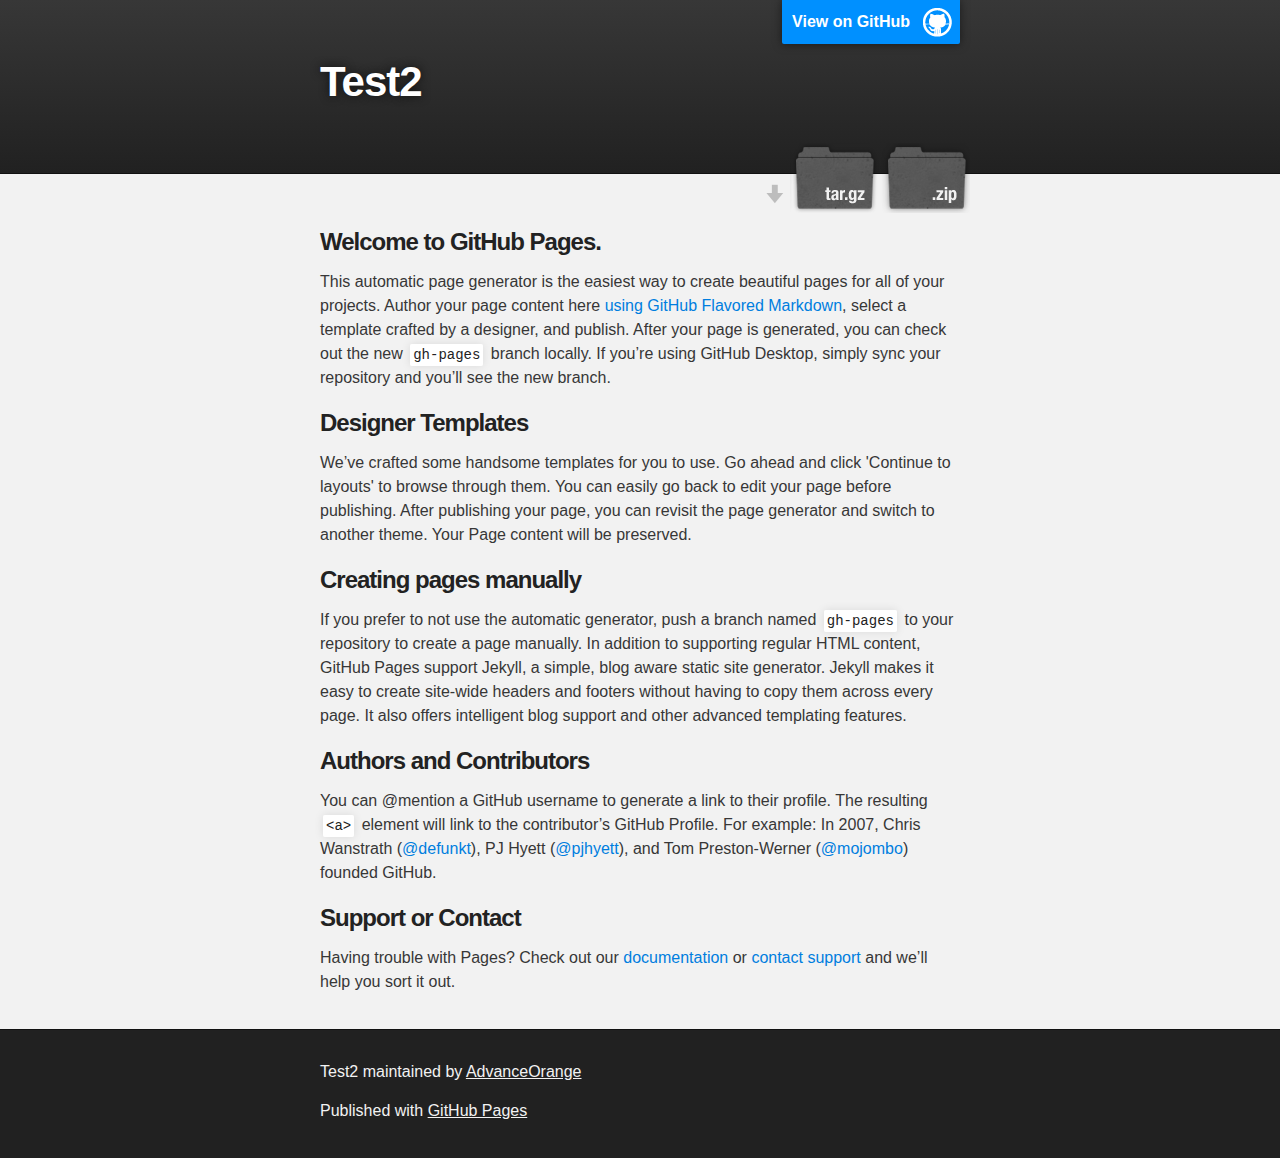
==== index.html @ 26dbe529 "Create gh-pages branch via GitHub" ====
<!DOCTYPE html>
<html>

  <head>
    <meta charset='utf-8'>
    <meta http-equiv="X-UA-Compatible" content="chrome=1">
    <meta name="description" content="Test2 : ">

    <link rel="stylesheet" type="text/css" media="screen" href="stylesheets/stylesheet.css">

    <title>Test2</title>
  </head>

  <body>

    <!-- HEADER -->
    <div id="header_wrap" class="outer">
        <header class="inner">
          <a id="forkme_banner" href="https://github.com/AdvanceOrange/test2">View on GitHub</a>

          <h1 id="project_title">Test2</h1>
          <h2 id="project_tagline"></h2>

            <section id="downloads">
              <a class="zip_download_link" href="https://github.com/AdvanceOrange/test2/zipball/master">Download this project as a .zip file</a>
              <a class="tar_download_link" href="https://github.com/AdvanceOrange/test2/tarball/master">Download this project as a tar.gz file</a>
            </section>
        </header>
    </div>

    <!-- MAIN CONTENT -->
    <div id="main_content_wrap" class="outer">
      <section id="main_content" class="inner">
        <h3>
<a id="welcome-to-github-pages" class="anchor" href="#welcome-to-github-pages" aria-hidden="true"><span aria-hidden="true" class="octicon octicon-link"></span></a>Welcome to GitHub Pages.</h3>

<p>This automatic page generator is the easiest way to create beautiful pages for all of your projects. Author your page content here <a href="https://guides.github.com/features/mastering-markdown/">using GitHub Flavored Markdown</a>, select a template crafted by a designer, and publish. After your page is generated, you can check out the new <code>gh-pages</code> branch locally. If you’re using GitHub Desktop, simply sync your repository and you’ll see the new branch.</p>

<h3>
<a id="designer-templates" class="anchor" href="#designer-templates" aria-hidden="true"><span aria-hidden="true" class="octicon octicon-link"></span></a>Designer Templates</h3>

<p>We’ve crafted some handsome templates for you to use. Go ahead and click 'Continue to layouts' to browse through them. You can easily go back to edit your page before publishing. After publishing your page, you can revisit the page generator and switch to another theme. Your Page content will be preserved.</p>

<h3>
<a id="creating-pages-manually" class="anchor" href="#creating-pages-manually" aria-hidden="true"><span aria-hidden="true" class="octicon octicon-link"></span></a>Creating pages manually</h3>

<p>If you prefer to not use the automatic generator, push a branch named <code>gh-pages</code> to your repository to create a page manually. In addition to supporting regular HTML content, GitHub Pages support Jekyll, a simple, blog aware static site generator. Jekyll makes it easy to create site-wide headers and footers without having to copy them across every page. It also offers intelligent blog support and other advanced templating features.</p>

<h3>
<a id="authors-and-contributors" class="anchor" href="#authors-and-contributors" aria-hidden="true"><span aria-hidden="true" class="octicon octicon-link"></span></a>Authors and Contributors</h3>

<p>You can @mention a GitHub username to generate a link to their profile. The resulting <code>&lt;a&gt;</code> element will link to the contributor’s GitHub Profile. For example: In 2007, Chris Wanstrath (<a href="https://github.com/defunkt" class="user-mention">@defunkt</a>), PJ Hyett (<a href="https://github.com/pjhyett" class="user-mention">@pjhyett</a>), and Tom Preston-Werner (<a href="https://github.com/mojombo" class="user-mention">@mojombo</a>) founded GitHub.</p>

<h3>
<a id="support-or-contact" class="anchor" href="#support-or-contact" aria-hidden="true"><span aria-hidden="true" class="octicon octicon-link"></span></a>Support or Contact</h3>

<p>Having trouble with Pages? Check out our <a href="https://help.github.com/pages">documentation</a> or <a href="https://github.com/contact">contact support</a> and we’ll help you sort it out.</p>
      </section>
    </div>

    <!-- FOOTER  -->
    <div id="footer_wrap" class="outer">
      <footer class="inner">
        <p class="copyright">Test2 maintained by <a href="https://github.com/AdvanceOrange">AdvanceOrange</a></p>
        <p>Published with <a href="https://pages.github.com">GitHub Pages</a></p>
      </footer>
    </div>

    

  </body>
</html>
---- stylesheets/stylesheet.css ----
/*******************************************************************************
Slate Theme for GitHub Pages
by Jason Costello, @jsncostello
*******************************************************************************/

@import url(github-light.css);

/*******************************************************************************
MeyerWeb Reset
*******************************************************************************/

html, body, div, span, applet, object, iframe,
h1, h2, h3, h4, h5, h6, p, blockquote, pre,
a, abbr, acronym, address, big, cite, code,
del, dfn, em, img, ins, kbd, q, s, samp,
small, strike, strong, sub, sup, tt, var,
b, u, i, center,
dl, dt, dd, ol, ul, li,
fieldset, form, label, legend,
table, caption, tbody, tfoot, thead, tr, th, td,
article, aside, canvas, details, embed,
figure, figcaption, footer, header, hgroup,
menu, nav, output, ruby, section, summary,
time, mark, audio, video {
  margin: 0;
  padding: 0;
  border: 0;
  font: inherit;
  vertical-align: baseline;
}

/* HTML5 display-role reset for older browsers */
article, aside, details, figcaption, figure,
footer, header, hgroup, menu, nav, section {
  display: block;
}

ol, ul {
  list-style: none;
}

table {
  border-collapse: collapse;
  border-spacing: 0;
}

/*******************************************************************************
Theme Styles
*******************************************************************************/

body {
  box-sizing: border-box;
  color:#373737;
  background: #212121;
  font-size: 16px;
  font-family: 'Myriad Pro', Calibri, Helvetica, Arial, sans-serif;
  line-height: 1.5;
  -webkit-font-smoothing: antialiased;
}

h1, h2, h3, h4, h5, h6 {
  margin: 10px 0;
  font-weight: 700;
  color:#222222;
  font-family: 'Lucida Grande', 'Calibri', Helvetica, Arial, sans-serif;
  letter-spacing: -1px;
}

h1 {
  font-size: 36px;
  font-weight: 700;
}

h2 {
  padding-bottom: 10px;
  font-size: 32px;
  background: url('../images/bg_hr.png') repeat-x bottom;
}

h3 {
  font-size: 24px;
}

h4 {
  font-size: 21px;
}

h5 {
  font-size: 18px;
}

h6 {
  font-size: 16px;
}

p {
  margin: 10px 0 15px 0;
}

footer p {
  color: #f2f2f2;
}

a {
  text-decoration: none;
  color: #007edf;
  text-shadow: none;

  transition: color 0.5s ease;
  transition: text-shadow 0.5s ease;
  -webkit-transition: color 0.5s ease;
  -webkit-transition: text-shadow 0.5s ease;
  -moz-transition: color 0.5s ease;
  -moz-transition: text-shadow 0.5s ease;
  -o-transition: color 0.5s ease;
  -o-transition: text-shadow 0.5s ease;
  -ms-transition: color 0.5s ease;
  -ms-transition: text-shadow 0.5s ease;
}

a:hover, a:focus {text-decoration: underline;}

footer a {
  color: #F2F2F2;
  text-decoration: underline;
}

em {
  font-style: italic;
}

strong {
  font-weight: bold;
}

img {
  position: relative;
  margin: 0 auto;
  max-width: 739px;
  padding: 5px;
  margin: 10px 0 10px 0;
  border: 1px solid #ebebeb;

  box-shadow: 0 0 5px #ebebeb;
  -webkit-box-shadow: 0 0 5px #ebebeb;
  -moz-box-shadow: 0 0 5px #ebebeb;
  -o-box-shadow: 0 0 5px #ebebeb;
  -ms-box-shadow: 0 0 5px #ebebeb;
}

p img {
  display: inline;
  margin: 0;
  padding: 0;
  vertical-align: middle;
  text-align: center;
  border: none;
}

pre, code {
  width: 100%;
  color: #222;
  background-color: #fff;

  font-family: Monaco, "Bitstream Vera Sans Mono", "Lucida Console", Terminal, monospace;
  font-size: 14px;

  border-radius: 2px;
  -moz-border-radius: 2px;
  -webkit-border-radius: 2px;
}

pre {
  width: 100%;
  padding: 10px;
  box-shadow: 0 0 10px rgba(0,0,0,.1);
  overflow: auto;
}

code {
  padding: 3px;
  margin: 0 3px;
  box-shadow: 0 0 10px rgba(0,0,0,.1);
}

pre code {
  display: block;
  box-shadow: none;
}

blockquote {
  color: #666;
  margin-bottom: 20px;
  padding: 0 0 0 20px;
  border-left: 3px solid #bbb;
}


ul, ol, dl {
  margin-bottom: 15px
}

ul {
  list-style-position: inside;
  list-style: disc;
  padding-left: 20px;
}

ol {
  list-style-position: inside;
  list-style: decimal;
  padding-left: 20px;
}

dl dt {
  font-weight: bold;
}

dl dd {
  padding-left: 20px;
  font-style: italic;
}

dl p {
  padding-left: 20px;
  font-style: italic;
}

hr {
  height: 1px;
  margin-bottom: 5px;
  border: none;
  background: url('../images/bg_hr.png') repeat-x center;
}

table {
  border: 1px solid #373737;
  margin-bottom: 20px;
  text-align: left;
 }

th {
  font-family: 'Lucida Grande', 'Helvetica Neue', Helvetica, Arial, sans-serif;
  padding: 10px;
  background: #373737;
  color: #fff;
 }

td {
  padding: 10px;
  border: 1px solid #373737;
 }

form {
  background: #f2f2f2;
  padding: 20px;
}

/*******************************************************************************
Full-Width Styles
*******************************************************************************/

.outer {
  width: 100%;
}

.inner {
  position: relative;
  max-width: 640px;
  padding: 20px 10px;
  margin: 0 auto;
}

#forkme_banner {
  display: block;
  position: absolute;
  top:0;
  right: 10px;
  z-index: 10;
  padding: 10px 50px 10px 10px;
  color: #fff;
  background: url('../images/blacktocat.png') #0090ff no-repeat 95% 50%;
  font-weight: 700;
  box-shadow: 0 0 10px rgba(0,0,0,.5);
  border-bottom-left-radius: 2px;
  border-bottom-right-radius: 2px;
}

#header_wrap {
  background: #212121;
  background: -moz-linear-gradient(top, #373737, #212121);
  background: -webkit-linear-gradient(top, #373737, #212121);
  background: -ms-linear-gradient(top, #373737, #212121);
  background: -o-linear-gradient(top, #373737, #212121);
  background: linear-gradient(top, #373737, #212121);
}

#header_wrap .inner {
  padding: 50px 10px 30px 10px;
}

#project_title {
  margin: 0;
  color: #fff;
  font-size: 42px;
  font-weight: 700;
  text-shadow: #111 0px 0px 10px;
}

#project_tagline {
  color: #fff;
  font-size: 24px;
  font-weight: 300;
  background: none;
  text-shadow: #111 0px 0px 10px;
}

#downloads {
  position: absolute;
  width: 210px;
  z-index: 10;
  bottom: -40px;
  right: 0;
  height: 70px;
  background: url('../images/icon_download.png') no-repeat 0% 90%;
}

.zip_download_link {
  display: block;
  float: right;
  width: 90px;
  height:70px;
  text-indent: -5000px;
  overflow: hidden;
  background: url(../images/sprite_download.png) no-repeat bottom left;
}

.tar_download_link {
  display: block;
  float: right;
  width: 90px;
  height:70px;
  text-indent: -5000px;
  overflow: hidden;
  background: url(../images/sprite_download.png) no-repeat bottom right;
  margin-left: 10px;
}

.zip_download_link:hover {
  background: url(../images/sprite_download.png) no-repeat top left;
}

.tar_download_link:hover {
  background: url(../images/sprite_download.png) no-repeat top right;
}

#main_content_wrap {
  background: #f2f2f2;
  border-top: 1px solid #111;
  border-bottom: 1px solid #111;
}

#main_content {
  padding-top: 40px;
}

#footer_wrap {
  background: #212121;
}



/*******************************************************************************
Small Device Styles
*******************************************************************************/

@media screen and (max-width: 480px) {
  body {
    font-size:14px;
  }

  #downloads {
    display: none;
  }

  .inner {
    min-width: 320px;
    max-width: 480px;
  }

  #project_title {
  font-size: 32px;
  }

  h1 {
    font-size: 28px;
  }

  h2 {
    font-size: 24px;
  }

  h3 {
    font-size: 21px;
  }

  h4 {
    font-size: 18px;
  }

  h5 {
    font-size: 14px;
  }

  h6 {
    font-size: 12px;
  }

  code, pre {
    min-width: 320px;
    max-width: 480px;
    font-size: 11px;
  }

}
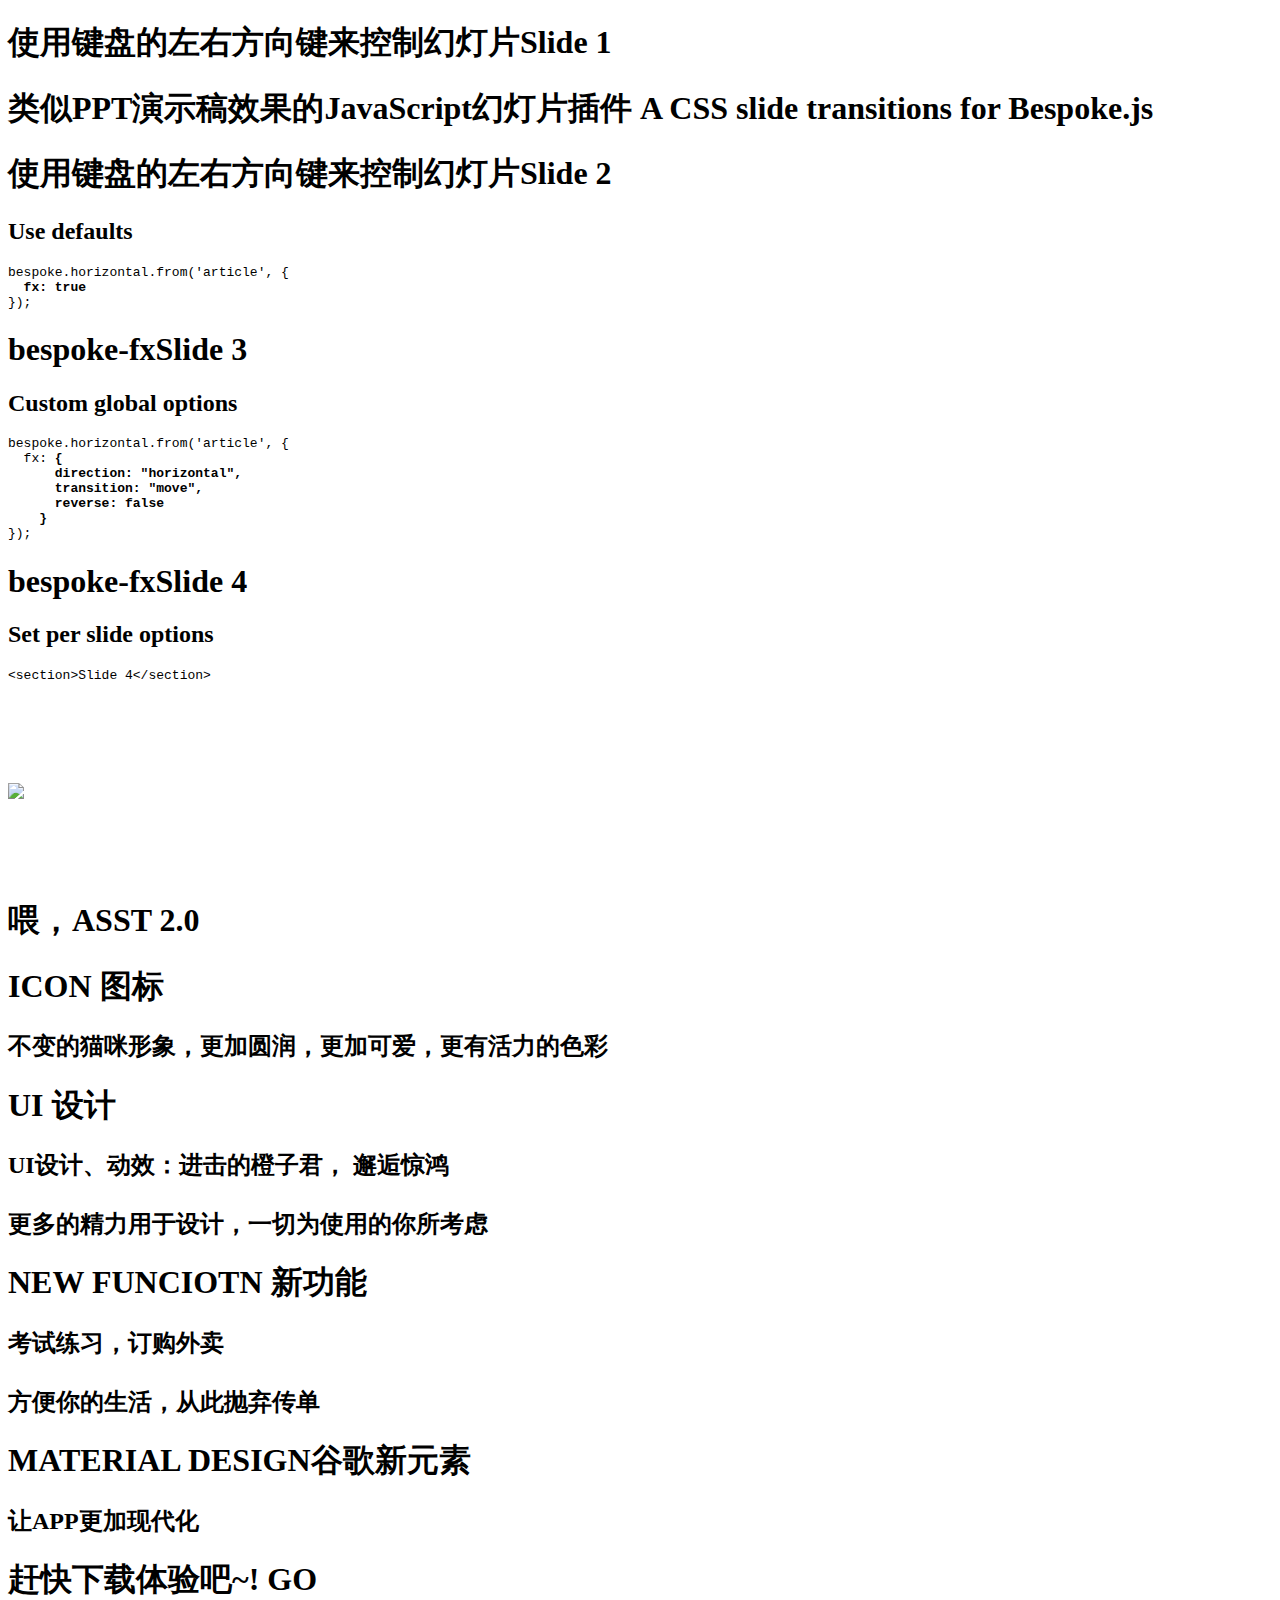
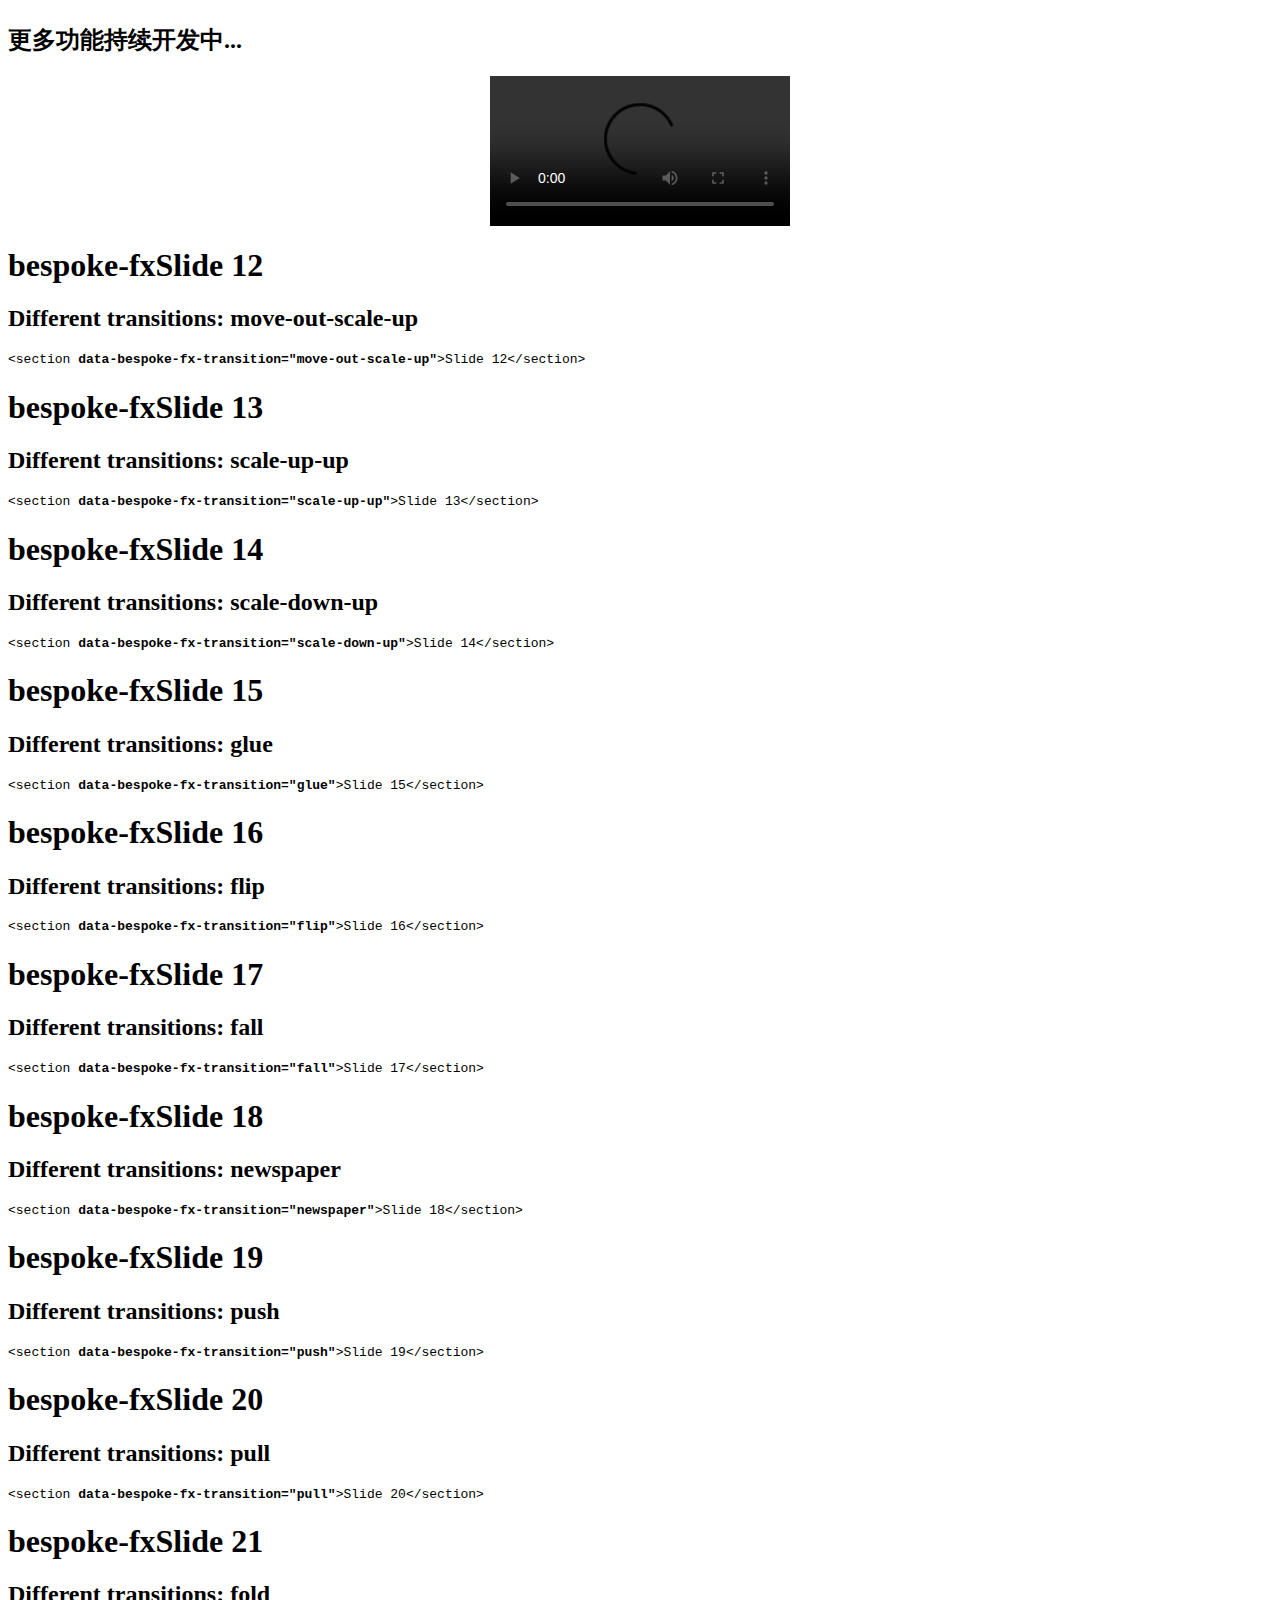
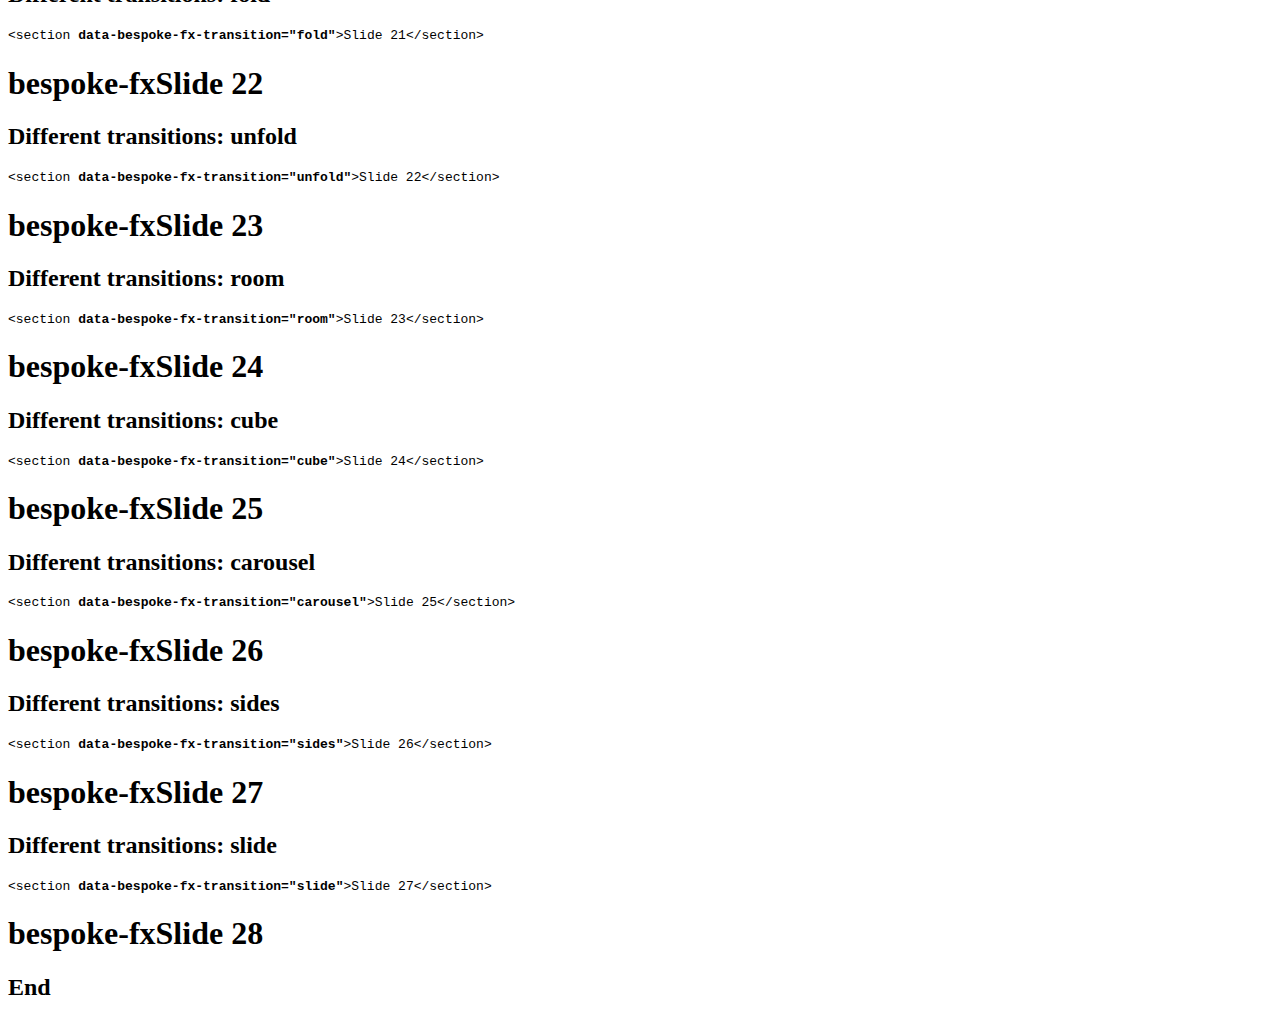
==== commit ebf35755: "Create index.html for my-project GitHub Pages" ====
--- a/index.html
+++ b/index.html
@@ -1,72 +1,196 @@
 <!DOCTYPE html>
-<html>
-
-  <head>
-    <meta charset='utf-8'>
-    <meta http-equiv="X-UA-Compatible" content="chrome=1">
-    <meta name="description" content="Test2 : ">
-
-    <link rel="stylesheet" type="text/css" media="screen" href="stylesheets/stylesheet.css">
-
-    <title>Test2</title>
-  </head>
-
-  <body>
-
-    <!-- HEADER -->
-    <div id="header_wrap" class="outer">
-        <header class="inner">
-          <a id="forkme_banner" href="https://github.com/AdvanceOrange/test2">View on GitHub</a>
-
-          <h1 id="project_title">Test2</h1>
-          <h2 id="project_tagline"></h2>
-
-            <section id="downloads">
-              <a class="zip_download_link" href="https://github.com/AdvanceOrange/test2/zipball/master">Download this project as a .zip file</a>
-              <a class="tar_download_link" href="https://github.com/AdvanceOrange/test2/tarball/master">Download this project as a tar.gz file</a>
-            </section>
-        </header>
-    </div>
-
-    <!-- MAIN CONTENT -->
-    <div id="main_content_wrap" class="outer">
-      <section id="main_content" class="inner">
-        <h3>
-<a id="welcome-to-github-pages" class="anchor" href="#welcome-to-github-pages" aria-hidden="true"><span aria-hidden="true" class="octicon octicon-link"></span></a>Welcome to GitHub Pages.</h3>
-
-<p>This automatic page generator is the easiest way to create beautiful pages for all of your projects. Author your page content here <a href="https://guides.github.com/features/mastering-markdown/">using GitHub Flavored Markdown</a>, select a template crafted by a designer, and publish. After your page is generated, you can check out the new <code>gh-pages</code> branch locally. If you’re using GitHub Desktop, simply sync your repository and you’ll see the new branch.</p>
-
-<h3>
-<a id="designer-templates" class="anchor" href="#designer-templates" aria-hidden="true"><span aria-hidden="true" class="octicon octicon-link"></span></a>Designer Templates</h3>
-
-<p>We’ve crafted some handsome templates for you to use. Go ahead and click 'Continue to layouts' to browse through them. You can easily go back to edit your page before publishing. After publishing your page, you can revisit the page generator and switch to another theme. Your Page content will be preserved.</p>
-
-<h3>
-<a id="creating-pages-manually" class="anchor" href="#creating-pages-manually" aria-hidden="true"><span aria-hidden="true" class="octicon octicon-link"></span></a>Creating pages manually</h3>
-
-<p>If you prefer to not use the automatic generator, push a branch named <code>gh-pages</code> to your repository to create a page manually. In addition to supporting regular HTML content, GitHub Pages support Jekyll, a simple, blog aware static site generator. Jekyll makes it easy to create site-wide headers and footers without having to copy them across every page. It also offers intelligent blog support and other advanced templating features.</p>
-
-<h3>
-<a id="authors-and-contributors" class="anchor" href="#authors-and-contributors" aria-hidden="true"><span aria-hidden="true" class="octicon octicon-link"></span></a>Authors and Contributors</h3>
-
-<p>You can @mention a GitHub username to generate a link to their profile. The resulting <code>&lt;a&gt;</code> element will link to the contributor’s GitHub Profile. For example: In 2007, Chris Wanstrath (<a href="https://github.com/defunkt" class="user-mention">@defunkt</a>), PJ Hyett (<a href="https://github.com/pjhyett" class="user-mention">@pjhyett</a>), and Tom Preston-Werner (<a href="https://github.com/mojombo" class="user-mention">@mojombo</a>) founded GitHub.</p>
-
-<h3>
-<a id="support-or-contact" class="anchor" href="#support-or-contact" aria-hidden="true"><span aria-hidden="true" class="octicon octicon-link"></span></a>Support or Contact</h3>
-
-<p>Having trouble with Pages? Check out our <a href="https://help.github.com/pages">documentation</a> or <a href="https://github.com/contact">contact support</a> and we’ll help you sort it out.</p>
+<html lang="zh">
+<head>
+	<meta charset="UTF-8">
+	<meta http-equiv="X-UA-Compatible" content="IE=edge,chrome=1"> 
+	<meta name="viewport" content="width=device-width, initial-scale=1.0">
+	<title>类似PPT演示稿效果的JavaScript幻灯片插件_爱思资源网</title>
+	<link rel="stylesheet" type="text/css" href="css/normalize.css" />
+	<link rel="stylesheet" type="text/css" href="css/main.css" />
+      <link rel="stylesheet" type="text/css" href="css/animations.css" />
+      <link rel="stylesheet" type="text/css" href="css/style.css" />
+      <link rel="stylesheet" type="text/css" href="css/htmleaf-demo.css">
+	<!--[if IE]>
+		<script src="http://libs.useso.com/js/html5shiv/3.7/html5shiv.min.js"></script>
+	<![endif]-->
+</head>
+<body>
+	<article>
+      <section>
+      <h1><span>使用键盘的左右方向键来控制幻灯片</span>Slide <strong>1</strong></h1>
+      <header class="htmleaf-header">
+		<h1 class="title">类似PPT演示稿效果的JavaScript幻灯片插件 <span>A CSS slide transitions for Bespoke.js</span></h1>
+	</header>
       </section>
-    </div>
-
-    <!-- FOOTER  -->
-    <div id="footer_wrap" class="outer">
-      <footer class="inner">
-        <p class="copyright">Test2 maintained by <a href="https://github.com/AdvanceOrange">AdvanceOrange</a></p>
-        <p>Published with <a href="https://pages.github.com">GitHub Pages</a></p>
-      </footer>
-    </div>
-
-    
-
-  </body>
+      
+      <section>
+        <h1><span>使用键盘的左右方向键来控制幻灯片</span>Slide <strong>2</strong></h1>
+        <h2>Use defaults</h2>
+        <pre>bespoke.horizontal.from('article', {
+  <strong>fx: true</strong>
+});</pre>
+      </section>
+      
+      <section>
+        <h1><span>bespoke-fx</span>Slide <strong>3</strong></h1>
+        <h2>Custom global options</h2>
+        <pre>bespoke.horizontal.from('article', {
+  fx: <strong>{
+      direction: "horizontal",
+      transition: "move",
+      reverse: false
+    }</strong>
+});</pre>
+      </section>
+      
+      <section>
+        <h1><span>bespoke-fx</span>Slide <strong>4</strong></h1>
+        <h2>Set per slide options</h2>
+        <pre>&lt;section&gt;Slide 4&lt;/section&gt;</pre>
+      </section>
+      
+      <section data-bespoke-fx-direction="vertical">
+<img src="ic_launcher.png" style="display:block;margin:100px auto">
+        <h1>喂，ASST <strong>2.0</strong></h1>
+     
+      </section>
+      
+      <section data-bespoke-fx-reverse="true">
+        <h1>ICON <strong>图标</strong></h1>
+        <h2>不变的猫咪形象，更加圆润，更加可爱，更有活力的色彩</h2>
+        
+      </section>
+      
+      <section data-bespoke-fx-transition="move">
+        <h1>UI <strong>设计</strong></h1>
+        <h2>UI设计、动效：进击的橙子君，  邂逅惊鸿  <br><br>    更多的精力用于设计，一切为使用的你所考虑         </h2>
+      
+      </section>
+      
+      <section data-bespoke-fx-transition="move-fade">
+        <h1>NEW FUNCIOTN <strong>新功能</strong></h1>
+        <h2>考试练习，订购外卖 <br><br>方便你的生活，从此抛弃传单</h2>
+      </section>
+      
+      <section data-bespoke-fx-transition="move-both-fade">
+        <h1>MATERIAL DESIGN<strong>谷歌新元素</strong></h1>
+        <h2>让APP更加现代化</h2>
+      </section>
+      
+      <section data-bespoke-fx-transition="move-different-easing">
+        <h1>赶快下载体验吧~! <strong>GO</strong></h1>
+        <h2>更多功能持续开发中...</h2>
+      </section>
+      
+      <section data-bespoke-fx-transition="scale-down-out-move-in">
+        <video style="display:block;margin:auto;" controls="controls" src="Screenrecorder-2017-03-27-11-07-59-312.mp4" height="100%">
+      </section>
+      
+      <section data-bespoke-fx-transition="move-out-scale-up">
+        <h1><span>bespoke-fx</span>Slide <strong>12</strong></h1>
+        <h2>Different transitions: move-out-scale-up</h2>
+        <pre>&lt;section <strong>data-bespoke-fx-transition="move-out-scale-up"</strong>&gt;Slide 12&lt;/section&gt;</pre>
+      </section>
+      
+      <section data-bespoke-fx-transition="scale-up-up">
+        <h1><span>bespoke-fx</span>Slide <strong>13</strong></h1>
+        <h2>Different transitions: scale-up-up</h2>
+        <pre>&lt;section <strong>data-bespoke-fx-transition="scale-up-up"</strong>&gt;Slide 13&lt;/section&gt;</pre>
+      </section>
+      
+      <section data-bespoke-fx-transition="scale-down-up">
+        <h1><span>bespoke-fx</span>Slide <strong>14</strong></h1>
+        <h2>Different transitions: scale-down-up</h2>
+        <pre>&lt;section <strong>data-bespoke-fx-transition="scale-down-up"</strong>&gt;Slide 14&lt;/section&gt;</pre>
+      </section>
+      
+      <section data-bespoke-fx-transition="glue">
+        <h1><span>bespoke-fx</span>Slide <strong>15</strong></h1>
+        <h2>Different transitions: glue</h2>
+        <pre>&lt;section <strong>data-bespoke-fx-transition="glue"</strong>&gt;Slide 15&lt;/section&gt;</pre>
+      </section>
+      
+      <section data-bespoke-fx-transition="flip">
+        <h1><span>bespoke-fx</span>Slide <strong>16</strong></h1>
+        <h2>Different transitions: flip</h2>
+        <pre>&lt;section <strong>data-bespoke-fx-transition="flip"</strong>&gt;Slide 16&lt;/section&gt;</pre>
+      </section>
+      
+      <section data-bespoke-fx-transition="fall">
+        <h1><span>bespoke-fx</span>Slide <strong>17</strong></h1>
+        <h2>Different transitions: fall</h2>
+        <pre>&lt;section <strong>data-bespoke-fx-transition="fall"</strong>&gt;Slide 17&lt;/section&gt;</pre>
+      </section>
+      
+      <section data-bespoke-fx-transition="newspaper">
+        <h1><span>bespoke-fx</span>Slide <strong>18</strong></h1>
+        <h2>Different transitions: newspaper</h2>
+        <pre>&lt;section <strong>data-bespoke-fx-transition="newspaper"</strong>&gt;Slide 18&lt;/section&gt;</pre>
+      </section>
+      
+      <section data-bespoke-fx-transition="push">
+        <h1><span>bespoke-fx</span>Slide <strong>19</strong></h1>
+        <h2>Different transitions: push</h2>
+        <pre>&lt;section <strong>data-bespoke-fx-transition="push"</strong>&gt;Slide 19&lt;/section&gt;</pre>
+      </section>
+      
+      <section data-bespoke-fx-transition="pull">
+        <h1><span>bespoke-fx</span>Slide <strong>20</strong></h1>
+        <h2>Different transitions: pull</h2>
+        <pre>&lt;section <strong>data-bespoke-fx-transition="pull"</strong>&gt;Slide 20&lt;/section&gt;</pre>
+      </section>
+      
+      <section data-bespoke-fx-transition="fold">
+        <h1><span>bespoke-fx</span>Slide <strong>21</strong></h1>
+        <h2>Different transitions: fold</h2>
+        <pre>&lt;section <strong>data-bespoke-fx-transition="fold"</strong>&gt;Slide 21&lt;/section&gt;</pre>
+      </section>
+      
+      <section data-bespoke-fx-transition="unfold">
+        <h1><span>bespoke-fx</span>Slide <strong>22</strong></h1>
+        <h2>Different transitions: unfold</h2>
+        <pre>&lt;section <strong>data-bespoke-fx-transition="unfold"</strong>&gt;Slide 22&lt;/section&gt;</pre>
+      </section>
+      
+      <section data-bespoke-fx-transition="room">
+        <h1><span>bespoke-fx</span>Slide <strong>23</strong></h1>
+        <h2>Different transitions: room</h2>
+        <pre>&lt;section <strong>data-bespoke-fx-transition="room"</strong>&gt;Slide 23&lt;/section&gt;</pre>
+      </section>
+      
+      <section data-bespoke-fx-transition="cube">
+        <h1><span>bespoke-fx</span>Slide <strong>24</strong></h1>
+        <h2>Different transitions: cube</h2>
+        <pre>&lt;section <strong>data-bespoke-fx-transition="cube"</strong>&gt;Slide 24&lt;/section&gt;</pre>
+      </section>
+      
+      <section data-bespoke-fx-transition="carousel">
+        <h1><span>bespoke-fx</span>Slide <strong>25</strong></h1>
+        <h2>Different transitions: carousel</h2>
+        <pre>&lt;section <strong>data-bespoke-fx-transition="carousel"</strong>&gt;Slide 25&lt;/section&gt;</pre>
+      </section>
+      
+      <section data-bespoke-fx-transition="sides">
+        <h1><span>bespoke-fx</span>Slide <strong>26</strong></h1>
+        <h2>Different transitions: sides</h2>
+        <pre>&lt;section <strong>data-bespoke-fx-transition="sides"</strong>&gt;Slide 26&lt;/section&gt;</pre>
+      </section>
+      
+      <section data-bespoke-fx-transition="slide">
+        <h1><span>bespoke-fx</span>Slide <strong>27</strong></h1>
+        <h2>Different transitions: slide</h2>
+        <pre>&lt;section <strong>data-bespoke-fx-transition="slide"</strong>&gt;Slide 27&lt;/section&gt;</pre>
+      </section>
+      
+      <section data-bespoke-fx-transition="cube" data-bespoke-fx-direction="vertical">
+        <h1><span>bespoke-fx</span>Slide <strong>28</strong></h1>
+        <h2>End</h2>
+      </section>
+    </article>
+	
+	<script src="js/modernizr.custom.js" type="text/javascript" charset="utf-8"></script>
+    <script src="js/bespoke.js"></script>
+    <script src="js/bespoke-fx.js"></script>
+    <script src="js/demo.js"></script>
+</body>
 </html>
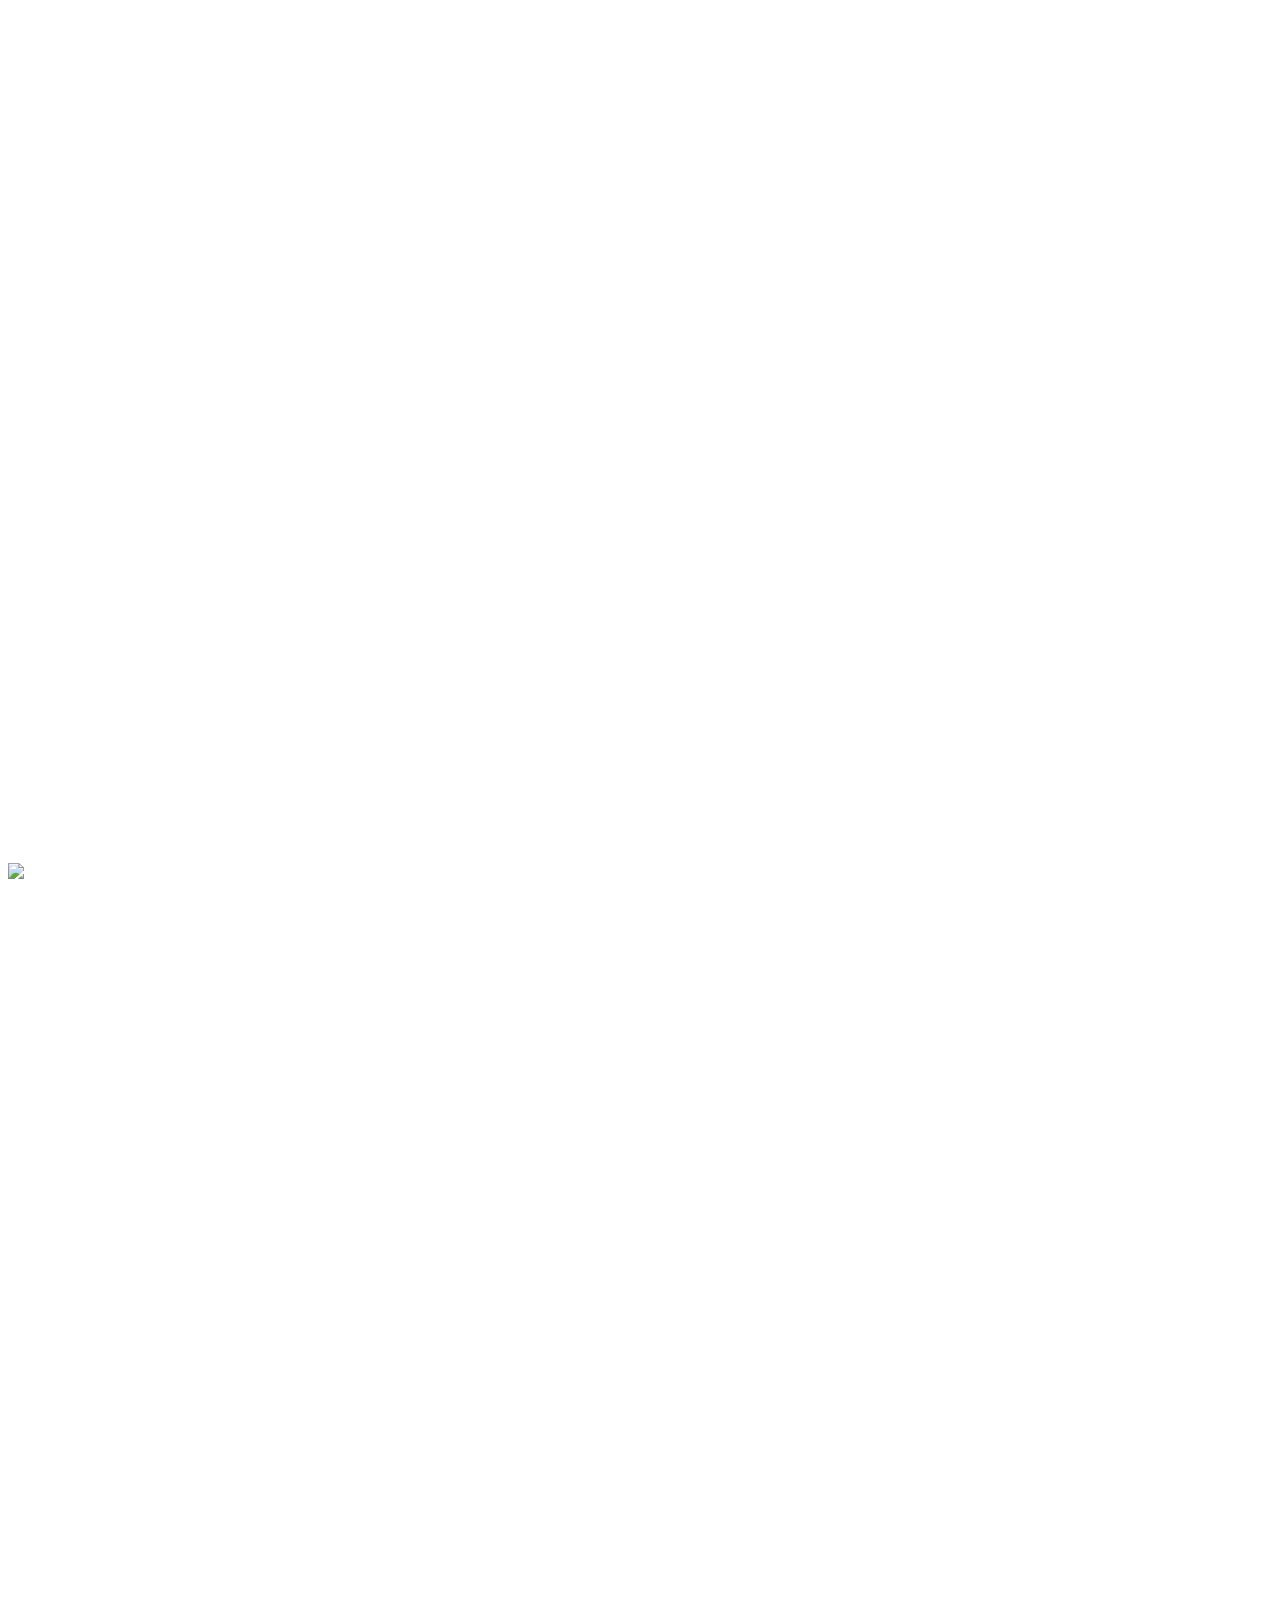
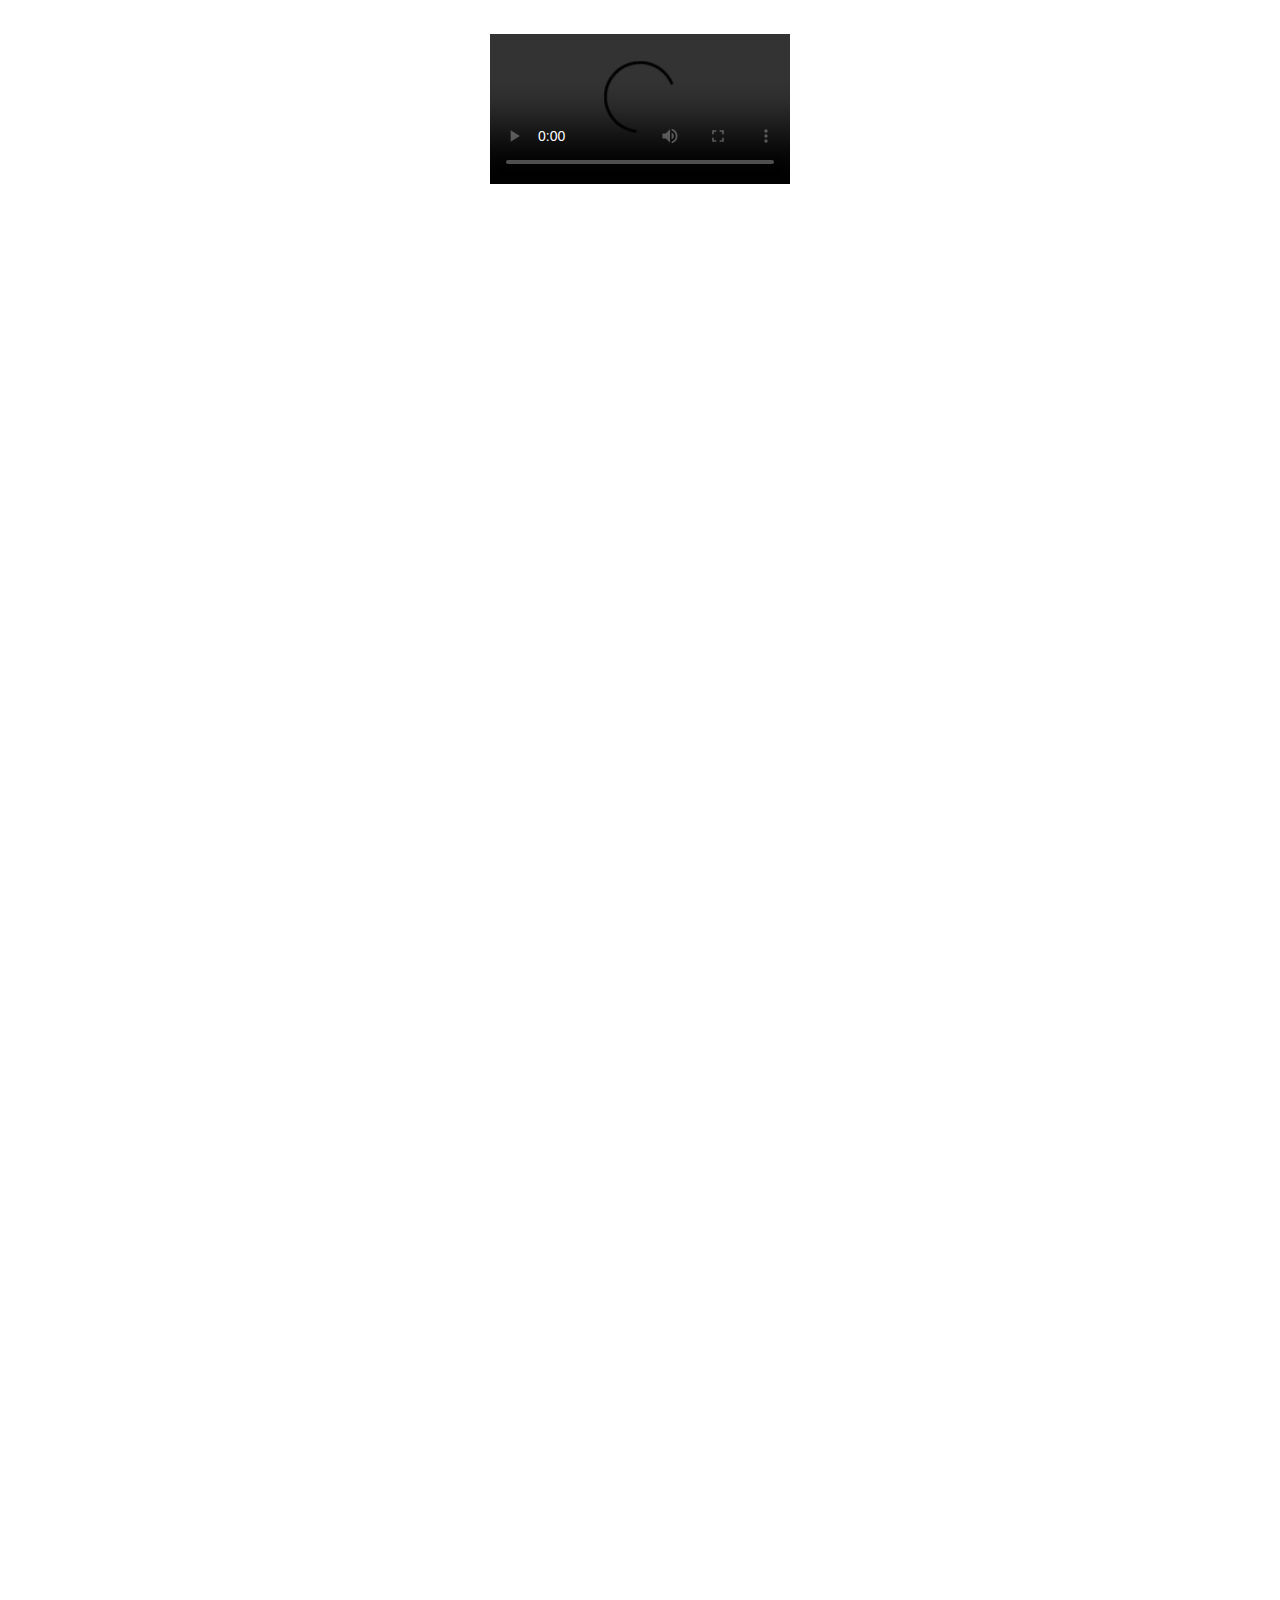
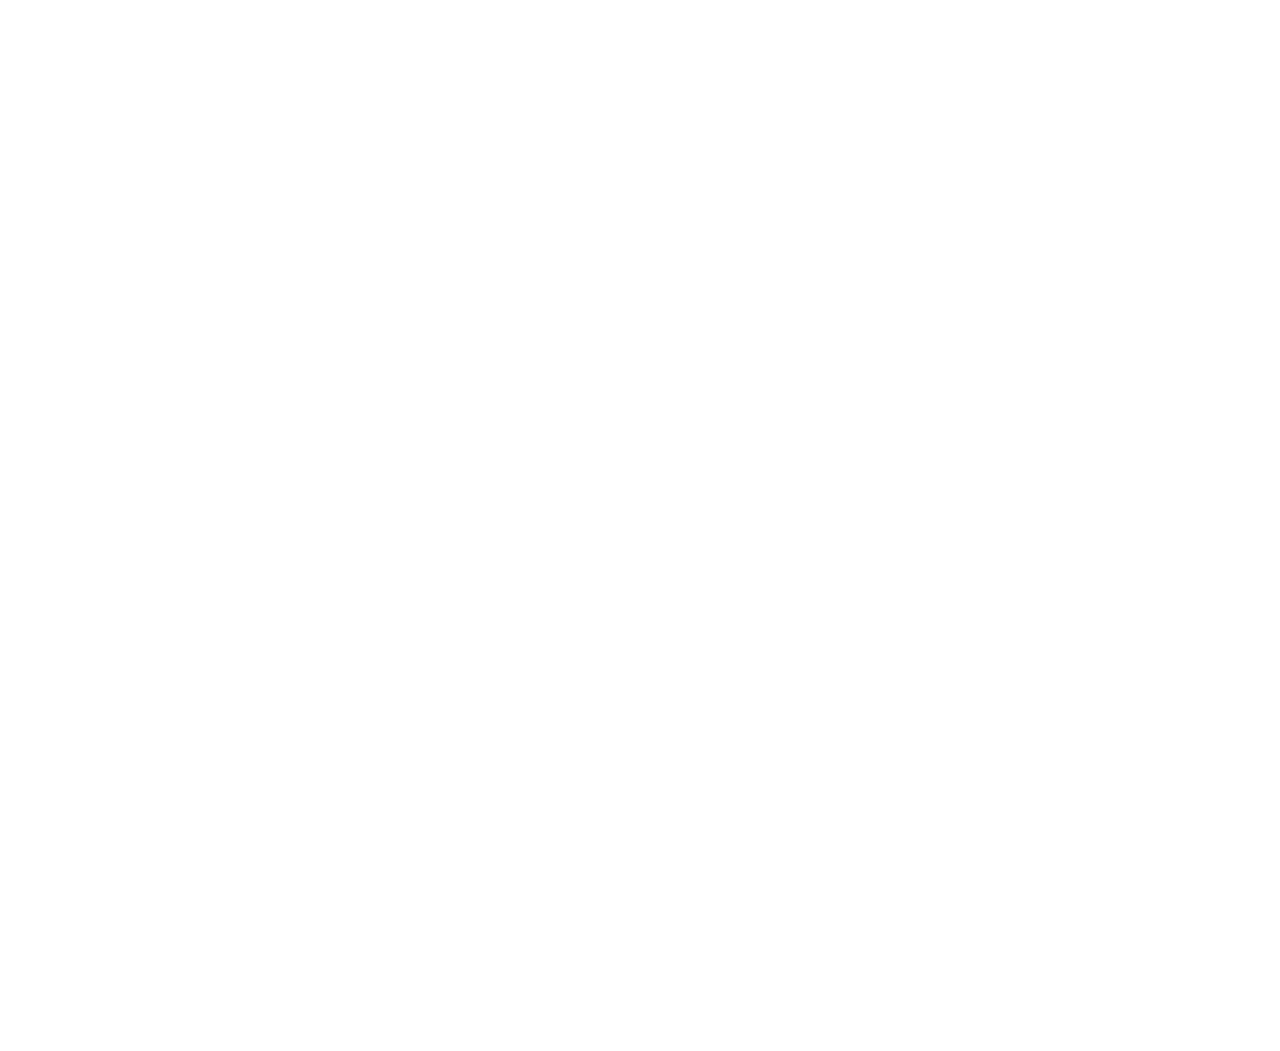
==== commit afcca996: "Update index.html" ====
--- a/index.html
+++ b/index.html
@@ -4,7 +4,7 @@
 	<meta charset="UTF-8">
 	<meta http-equiv="X-UA-Compatible" content="IE=edge,chrome=1"> 
 	<meta name="viewport" content="width=device-width, initial-scale=1.0">
-	<title>类似PPT演示稿效果的JavaScript幻灯片插件_爱思资源网</title>
+	<title>WEI,ASST</title>
 	<link rel="stylesheet" type="text/css" href="css/normalize.css" />
 	<link rel="stylesheet" type="text/css" href="css/main.css" />
       <link rel="stylesheet" type="text/css" href="css/animations.css" />
@@ -13,6 +13,90 @@
 	<!--[if IE]>
 		<script src="http://libs.useso.com/js/html5shiv/3.7/html5shiv.min.js"></script>
 	<![endif]-->
+	<style>
+		html, body {
+  font-family: helvetica, arial, sans-serif;
+  font-size: 16px;
+  line-height: 28px;
+}
+
+body {
+	font-family: 'Lato', Calibri, Arial, sans-serif;
+	color: #fff;
+	background: #fff;
+}
+
+.bespoke-slide h1 {
+	position: absolute;
+	font-weight: 300;
+	font-size: 4.4em;
+	line-height: 1;
+	letter-spacing: 6px;
+	margin: 0;
+	top: 40%;
+	width: 100%;
+	text-align: center;
+	text-transform: uppercase;
+	word-spacing: -0.3em;
+}
+
+.bespoke-slide h1 span {
+	font-family: 'Satisfy', serif;
+	font-weight: 400;
+	font-size: 40%;
+	text-transform: none;
+	word-spacing: 0;
+	letter-spacing: 0;
+	display: block;
+	opacity: 0.4;
+}
+
+.bespoke-slide h1 strong {
+	color: rgba(0,0,0,0.1);
+}
+
+.bespoke-slide h2 {
+	position: absolute;
+	font-weight: 300;
+	font-size: 1.4em;
+	line-height: 1;
+	letter-spacing: 6px;
+	margin: 0;
+	top: 58%;
+	width: 100%;
+	text-align: center;
+	text-transform: uppercase;
+	word-spacing: -0.3em;
+}
+
+.bespoke-slide pre {
+  position: absolute;
+  margin: auto;
+  top: 65%;
+  left: 0;
+  right: 0;
+  width: 540px;
+  background: rgba(255,255,255,0.1);
+  padding: 20px;
+  border-radius: 10px;
+  font-size: 0.8em;
+  line-height: 1em;
+  color: rgba(255,255,255,0.7);
+  overflow: hidden;
+}
+
+.bespoke-slide pre strong {
+  color: white;
+}
+
+.bespoke-slide:nth-child(6n+1) { background: #22a7f0; }
+.bespoke-slide:nth-child(6n+2) { background: #7bb7fa; }
+.bespoke-slide:nth-child(6n+3) { background: #60d7a9; }
+.bespoke-slide:nth-child(6n+4) { background: #fdc162; }
+.bespoke-slide:nth-child(6n+5) { background: #fd6a62; }
+.bespoke-slide:nth-child(6n+6) { background: #f68dbb; }
+.bespoke-slide:last-child { background: #333; }
+	</style>
 </head>
 <body>
 	<article>
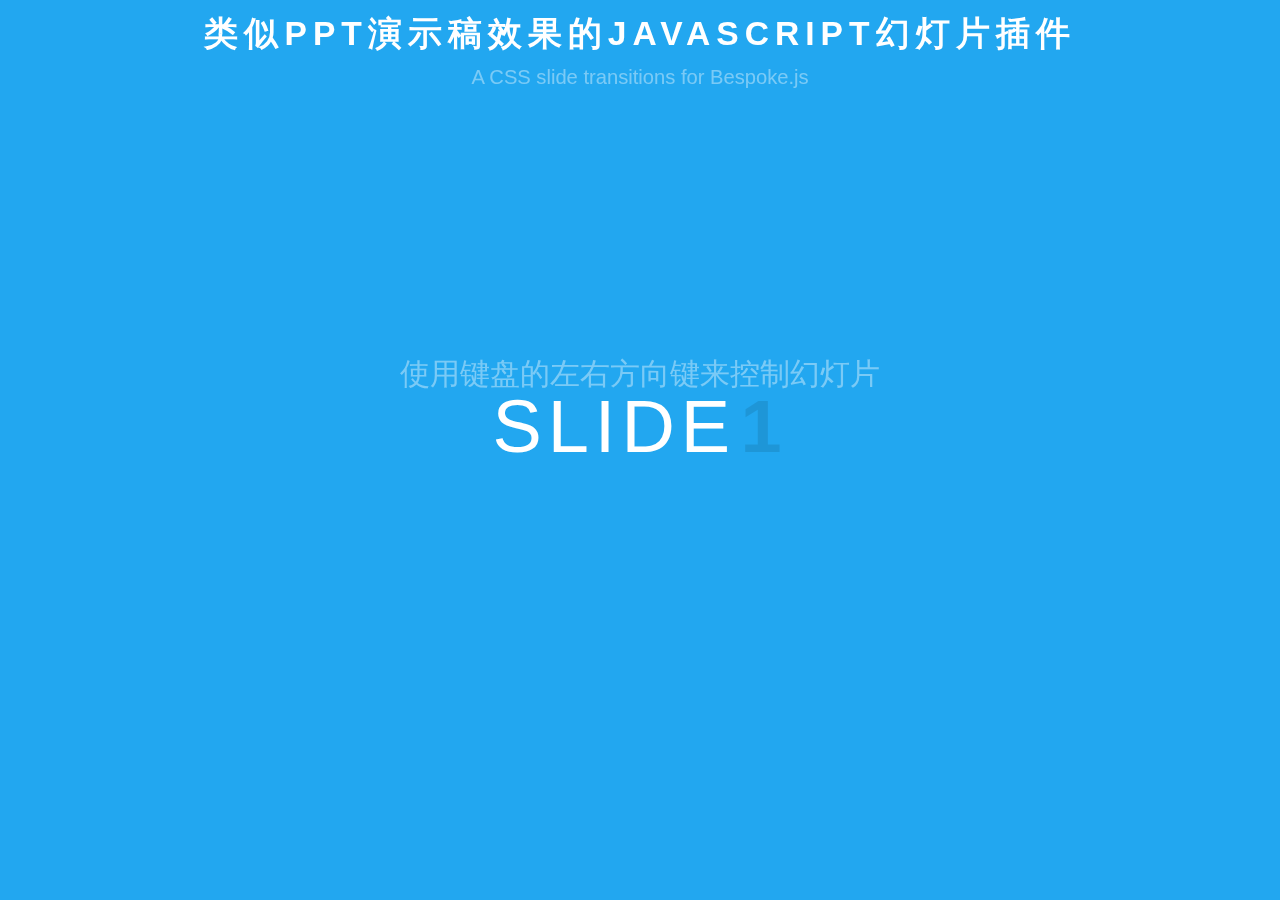
==== commit 8334dcd2: "Add files via upload" ====
--- a/index.html
+++ b/index.html
@@ -1,280 +1,196 @@
-<!DOCTYPE html>
-<html lang="zh">
-<head>
-	<meta charset="UTF-8">
-	<meta http-equiv="X-UA-Compatible" content="IE=edge,chrome=1"> 
-	<meta name="viewport" content="width=device-width, initial-scale=1.0">
-	<title>WEI,ASST</title>
-	<link rel="stylesheet" type="text/css" href="css/normalize.css" />
-	<link rel="stylesheet" type="text/css" href="css/main.css" />
-      <link rel="stylesheet" type="text/css" href="css/animations.css" />
-      <link rel="stylesheet" type="text/css" href="css/style.css" />
-      <link rel="stylesheet" type="text/css" href="css/htmleaf-demo.css">
-	<!--[if IE]>
-		<script src="http://libs.useso.com/js/html5shiv/3.7/html5shiv.min.js"></script>
-	<![endif]-->
-	<style>
-		html, body {
-  font-family: helvetica, arial, sans-serif;
-  font-size: 16px;
-  line-height: 28px;
-}
-
-body {
-	font-family: 'Lato', Calibri, Arial, sans-serif;
-	color: #fff;
-	background: #fff;
-}
-
-.bespoke-slide h1 {
-	position: absolute;
-	font-weight: 300;
-	font-size: 4.4em;
-	line-height: 1;
-	letter-spacing: 6px;
-	margin: 0;
-	top: 40%;
-	width: 100%;
-	text-align: center;
-	text-transform: uppercase;
-	word-spacing: -0.3em;
-}
-
-.bespoke-slide h1 span {
-	font-family: 'Satisfy', serif;
-	font-weight: 400;
-	font-size: 40%;
-	text-transform: none;
-	word-spacing: 0;
-	letter-spacing: 0;
-	display: block;
-	opacity: 0.4;
-}
-
-.bespoke-slide h1 strong {
-	color: rgba(0,0,0,0.1);
-}
-
-.bespoke-slide h2 {
-	position: absolute;
-	font-weight: 300;
-	font-size: 1.4em;
-	line-height: 1;
-	letter-spacing: 6px;
-	margin: 0;
-	top: 58%;
-	width: 100%;
-	text-align: center;
-	text-transform: uppercase;
-	word-spacing: -0.3em;
-}
-
-.bespoke-slide pre {
-  position: absolute;
-  margin: auto;
-  top: 65%;
-  left: 0;
-  right: 0;
-  width: 540px;
-  background: rgba(255,255,255,0.1);
-  padding: 20px;
-  border-radius: 10px;
-  font-size: 0.8em;
-  line-height: 1em;
-  color: rgba(255,255,255,0.7);
-  overflow: hidden;
-}
-
-.bespoke-slide pre strong {
-  color: white;
-}
-
-.bespoke-slide:nth-child(6n+1) { background: #22a7f0; }
-.bespoke-slide:nth-child(6n+2) { background: #7bb7fa; }
-.bespoke-slide:nth-child(6n+3) { background: #60d7a9; }
-.bespoke-slide:nth-child(6n+4) { background: #fdc162; }
-.bespoke-slide:nth-child(6n+5) { background: #fd6a62; }
-.bespoke-slide:nth-child(6n+6) { background: #f68dbb; }
-.bespoke-slide:last-child { background: #333; }
-	</style>
-</head>
-<body>
-	<article>
-      <section>
-      <h1><span>使用键盘的左右方向键来控制幻灯片</span>Slide <strong>1</strong></h1>
-      <header class="htmleaf-header">
-		<h1 class="title">类似PPT演示稿效果的JavaScript幻灯片插件 <span>A CSS slide transitions for Bespoke.js</span></h1>
-	</header>
-      </section>
-      
-      <section>
-        <h1><span>使用键盘的左右方向键来控制幻灯片</span>Slide <strong>2</strong></h1>
-        <h2>Use defaults</h2>
-        <pre>bespoke.horizontal.from('article', {
-  <strong>fx: true</strong>
-});</pre>
-      </section>
-      
-      <section>
-        <h1><span>bespoke-fx</span>Slide <strong>3</strong></h1>
-        <h2>Custom global options</h2>
-        <pre>bespoke.horizontal.from('article', {
-  fx: <strong>{
-      direction: "horizontal",
-      transition: "move",
-      reverse: false
-    }</strong>
-});</pre>
-      </section>
-      
-      <section>
-        <h1><span>bespoke-fx</span>Slide <strong>4</strong></h1>
-        <h2>Set per slide options</h2>
-        <pre>&lt;section&gt;Slide 4&lt;/section&gt;</pre>
-      </section>
-      
-      <section data-bespoke-fx-direction="vertical">
-<img src="ic_launcher.png" style="display:block;margin:100px auto">
-        <h1>喂，ASST <strong>2.0</strong></h1>
-     
-      </section>
-      
-      <section data-bespoke-fx-reverse="true">
-        <h1>ICON <strong>图标</strong></h1>
-        <h2>不变的猫咪形象，更加圆润，更加可爱，更有活力的色彩</h2>
-        
-      </section>
-      
-      <section data-bespoke-fx-transition="move">
-        <h1>UI <strong>设计</strong></h1>
-        <h2>UI设计、动效：进击的橙子君，  邂逅惊鸿  <br><br>    更多的精力用于设计，一切为使用的你所考虑         </h2>
-      
-      </section>
-      
-      <section data-bespoke-fx-transition="move-fade">
-        <h1>NEW FUNCIOTN <strong>新功能</strong></h1>
-        <h2>考试练习，订购外卖 <br><br>方便你的生活，从此抛弃传单</h2>
-      </section>
-      
-      <section data-bespoke-fx-transition="move-both-fade">
-        <h1>MATERIAL DESIGN<strong>谷歌新元素</strong></h1>
-        <h2>让APP更加现代化</h2>
-      </section>
-      
-      <section data-bespoke-fx-transition="move-different-easing">
-        <h1>赶快下载体验吧~! <strong>GO</strong></h1>
-        <h2>更多功能持续开发中...</h2>
-      </section>
-      
-      <section data-bespoke-fx-transition="scale-down-out-move-in">
-        <video style="display:block;margin:auto;" controls="controls" src="Screenrecorder-2017-03-27-11-07-59-312.mp4" height="100%">
-      </section>
-      
-      <section data-bespoke-fx-transition="move-out-scale-up">
-        <h1><span>bespoke-fx</span>Slide <strong>12</strong></h1>
-        <h2>Different transitions: move-out-scale-up</h2>
-        <pre>&lt;section <strong>data-bespoke-fx-transition="move-out-scale-up"</strong>&gt;Slide 12&lt;/section&gt;</pre>
-      </section>
-      
-      <section data-bespoke-fx-transition="scale-up-up">
-        <h1><span>bespoke-fx</span>Slide <strong>13</strong></h1>
-        <h2>Different transitions: scale-up-up</h2>
-        <pre>&lt;section <strong>data-bespoke-fx-transition="scale-up-up"</strong>&gt;Slide 13&lt;/section&gt;</pre>
-      </section>
-      
-      <section data-bespoke-fx-transition="scale-down-up">
-        <h1><span>bespoke-fx</span>Slide <strong>14</strong></h1>
-        <h2>Different transitions: scale-down-up</h2>
-        <pre>&lt;section <strong>data-bespoke-fx-transition="scale-down-up"</strong>&gt;Slide 14&lt;/section&gt;</pre>
-      </section>
-      
-      <section data-bespoke-fx-transition="glue">
-        <h1><span>bespoke-fx</span>Slide <strong>15</strong></h1>
-        <h2>Different transitions: glue</h2>
-        <pre>&lt;section <strong>data-bespoke-fx-transition="glue"</strong>&gt;Slide 15&lt;/section&gt;</pre>
-      </section>
-      
-      <section data-bespoke-fx-transition="flip">
-        <h1><span>bespoke-fx</span>Slide <strong>16</strong></h1>
-        <h2>Different transitions: flip</h2>
-        <pre>&lt;section <strong>data-bespoke-fx-transition="flip"</strong>&gt;Slide 16&lt;/section&gt;</pre>
-      </section>
-      
-      <section data-bespoke-fx-transition="fall">
-        <h1><span>bespoke-fx</span>Slide <strong>17</strong></h1>
-        <h2>Different transitions: fall</h2>
-        <pre>&lt;section <strong>data-bespoke-fx-transition="fall"</strong>&gt;Slide 17&lt;/section&gt;</pre>
-      </section>
-      
-      <section data-bespoke-fx-transition="newspaper">
-        <h1><span>bespoke-fx</span>Slide <strong>18</strong></h1>
-        <h2>Different transitions: newspaper</h2>
-        <pre>&lt;section <strong>data-bespoke-fx-transition="newspaper"</strong>&gt;Slide 18&lt;/section&gt;</pre>
-      </section>
-      
-      <section data-bespoke-fx-transition="push">
-        <h1><span>bespoke-fx</span>Slide <strong>19</strong></h1>
-        <h2>Different transitions: push</h2>
-        <pre>&lt;section <strong>data-bespoke-fx-transition="push"</strong>&gt;Slide 19&lt;/section&gt;</pre>
-      </section>
-      
-      <section data-bespoke-fx-transition="pull">
-        <h1><span>bespoke-fx</span>Slide <strong>20</strong></h1>
-        <h2>Different transitions: pull</h2>
-        <pre>&lt;section <strong>data-bespoke-fx-transition="pull"</strong>&gt;Slide 20&lt;/section&gt;</pre>
-      </section>
-      
-      <section data-bespoke-fx-transition="fold">
-        <h1><span>bespoke-fx</span>Slide <strong>21</strong></h1>
-        <h2>Different transitions: fold</h2>
-        <pre>&lt;section <strong>data-bespoke-fx-transition="fold"</strong>&gt;Slide 21&lt;/section&gt;</pre>
-      </section>
-      
-      <section data-bespoke-fx-transition="unfold">
-        <h1><span>bespoke-fx</span>Slide <strong>22</strong></h1>
-        <h2>Different transitions: unfold</h2>
-        <pre>&lt;section <strong>data-bespoke-fx-transition="unfold"</strong>&gt;Slide 22&lt;/section&gt;</pre>
-      </section>
-      
-      <section data-bespoke-fx-transition="room">
-        <h1><span>bespoke-fx</span>Slide <strong>23</strong></h1>
-        <h2>Different transitions: room</h2>
-        <pre>&lt;section <strong>data-bespoke-fx-transition="room"</strong>&gt;Slide 23&lt;/section&gt;</pre>
-      </section>
-      
-      <section data-bespoke-fx-transition="cube">
-        <h1><span>bespoke-fx</span>Slide <strong>24</strong></h1>
-        <h2>Different transitions: cube</h2>
-        <pre>&lt;section <strong>data-bespoke-fx-transition="cube"</strong>&gt;Slide 24&lt;/section&gt;</pre>
-      </section>
-      
-      <section data-bespoke-fx-transition="carousel">
-        <h1><span>bespoke-fx</span>Slide <strong>25</strong></h1>
-        <h2>Different transitions: carousel</h2>
-        <pre>&lt;section <strong>data-bespoke-fx-transition="carousel"</strong>&gt;Slide 25&lt;/section&gt;</pre>
-      </section>
-      
-      <section data-bespoke-fx-transition="sides">
-        <h1><span>bespoke-fx</span>Slide <strong>26</strong></h1>
-        <h2>Different transitions: sides</h2>
-        <pre>&lt;section <strong>data-bespoke-fx-transition="sides"</strong>&gt;Slide 26&lt;/section&gt;</pre>
-      </section>
-      
-      <section data-bespoke-fx-transition="slide">
-        <h1><span>bespoke-fx</span>Slide <strong>27</strong></h1>
-        <h2>Different transitions: slide</h2>
-        <pre>&lt;section <strong>data-bespoke-fx-transition="slide"</strong>&gt;Slide 27&lt;/section&gt;</pre>
-      </section>
-      
-      <section data-bespoke-fx-transition="cube" data-bespoke-fx-direction="vertical">
-        <h1><span>bespoke-fx</span>Slide <strong>28</strong></h1>
-        <h2>End</h2>
-      </section>
-    </article>
-	
-	<script src="js/modernizr.custom.js" type="text/javascript" charset="utf-8"></script>
-    <script src="js/bespoke.js"></script>
-    <script src="js/bespoke-fx.js"></script>
-    <script src="js/demo.js"></script>
-</body>
-</html>
+﻿<!DOCTYPE html>
+<html lang="zh">
+<head>
+	<meta charset="UTF-8">
+	<meta http-equiv="X-UA-Compatible" content="IE=edge,chrome=1"> 
+	<meta name="viewport" content="width=device-width, initial-scale=1.0">
+	<title>类似PPT演示稿效果的JavaScript幻灯片插件_爱思资源网</title>
+	<link rel="stylesheet" type="text/css" href="css/normalize.css" />
+	<link rel="stylesheet" type="text/css" href="css/main.css" />
+      <link rel="stylesheet" type="text/css" href="css/animations.css" />
+      <link rel="stylesheet" type="text/css" href="css/style.css" />
+      <link rel="stylesheet" type="text/css" href="css/htmleaf-demo.css">
+	<!--[if IE]>
+		<script src="http://libs.useso.com/js/html5shiv/3.7/html5shiv.min.js"></script>
+	<![endif]-->
+</head>
+<body>
+	<article>
+      <section>
+      <h1><span>使用键盘的左右方向键来控制幻灯片</span>Slide <strong>1</strong></h1>
+      <header class="htmleaf-header">
+		<h1 class="title">类似PPT演示稿效果的JavaScript幻灯片插件 <span>A CSS slide transitions for Bespoke.js</span></h1>
+	</header>
+      </section>
+      
+      <section>
+        <h1><span>使用键盘的左右方向键来控制幻灯片</span>Slide <strong>2</strong></h1>
+        <h2>Use defaults</h2>
+        <pre>bespoke.horizontal.from('article', {
+  <strong>fx: true</strong>
+});</pre>
+      </section>
+      
+      <section>
+        <h1><span>bespoke-fx</span>Slide <strong>3</strong></h1>
+        <h2>Custom global options</h2>
+        <pre>bespoke.horizontal.from('article', {
+  fx: <strong>{
+      direction: "horizontal",
+      transition: "move",
+      reverse: false
+    }</strong>
+});</pre>
+      </section>
+      
+      <section>
+        <h1><span>bespoke-fx</span>Slide <strong>4</strong></h1>
+        <h2>Set per slide options</h2>
+        <pre>&lt;section&gt;Slide 4&lt;/section&gt;</pre>
+      </section>
+      
+      <section data-bespoke-fx-direction="vertical">
+<img src="ic_launcher.png" style="display:block;margin:100px auto">
+        <h1>喂，ASST <strong>2.0</strong></h1>
+     
+      </section>
+      
+      <section data-bespoke-fx-reverse="true">
+        <h1>ICON <strong>图标</strong></h1>
+        <h2>不变的猫咪形象，更加圆润，更加可爱，更有活力的色彩</h2>
+        
+      </section>
+      
+      <section data-bespoke-fx-transition="move">
+        <h1>UI <strong>设计</strong></h1>
+        <h2>UI设计、动效：进击的橙子君，  邂逅惊鸿  <br><br>    更多的精力用于设计，一切为使用的你所考虑         </h2>
+      
+      </section>
+      
+      <section data-bespoke-fx-transition="move-fade">
+        <h1>NEW FUNCIOTN <strong>新功能</strong></h1>
+        <h2>考试练习，订购外卖 <br><br>方便你的生活，从此抛弃传单</h2>
+      </section>
+      
+      <section data-bespoke-fx-transition="move-both-fade">
+        <h1>MATERIAL DESIGN<strong>谷歌新元素</strong></h1>
+        <h2>让APP更加现代化</h2>
+      </section>
+      
+      <section data-bespoke-fx-transition="move-different-easing">
+        <h1>赶快下载体验吧~! <strong>GO</strong></h1>
+        <h2>更多功能持续开发中...</h2>
+      </section>
+      
+      <section data-bespoke-fx-transition="scale-down-out-move-in">
+        <video style="display:block;margin:auto;" controls="controls" src="Screenrecorder-2017-03-27-11-07-59-312.mp4" height="100%">
+      </section>
+      
+      <section data-bespoke-fx-transition="move-out-scale-up">
+        <h1><span>bespoke-fx</span>Slide <strong>12</strong></h1>
+        <h2>Different transitions: move-out-scale-up</h2>
+        <pre>&lt;section <strong>data-bespoke-fx-transition="move-out-scale-up"</strong>&gt;Slide 12&lt;/section&gt;</pre>
+      </section>
+      
+      <section data-bespoke-fx-transition="scale-up-up">
+        <h1><span>bespoke-fx</span>Slide <strong>13</strong></h1>
+        <h2>Different transitions: scale-up-up</h2>
+        <pre>&lt;section <strong>data-bespoke-fx-transition="scale-up-up"</strong>&gt;Slide 13&lt;/section&gt;</pre>
+      </section>
+      
+      <section data-bespoke-fx-transition="scale-down-up">
+        <h1><span>bespoke-fx</span>Slide <strong>14</strong></h1>
+        <h2>Different transitions: scale-down-up</h2>
+        <pre>&lt;section <strong>data-bespoke-fx-transition="scale-down-up"</strong>&gt;Slide 14&lt;/section&gt;</pre>
+      </section>
+      
+      <section data-bespoke-fx-transition="glue">
+        <h1><span>bespoke-fx</span>Slide <strong>15</strong></h1>
+        <h2>Different transitions: glue</h2>
+        <pre>&lt;section <strong>data-bespoke-fx-transition="glue"</strong>&gt;Slide 15&lt;/section&gt;</pre>
+      </section>
+      
+      <section data-bespoke-fx-transition="flip">
+        <h1><span>bespoke-fx</span>Slide <strong>16</strong></h1>
+        <h2>Different transitions: flip</h2>
+        <pre>&lt;section <strong>data-bespoke-fx-transition="flip"</strong>&gt;Slide 16&lt;/section&gt;</pre>
+      </section>
+      
+      <section data-bespoke-fx-transition="fall">
+        <h1><span>bespoke-fx</span>Slide <strong>17</strong></h1>
+        <h2>Different transitions: fall</h2>
+        <pre>&lt;section <strong>data-bespoke-fx-transition="fall"</strong>&gt;Slide 17&lt;/section&gt;</pre>
+      </section>
+      
+      <section data-bespoke-fx-transition="newspaper">
+        <h1><span>bespoke-fx</span>Slide <strong>18</strong></h1>
+        <h2>Different transitions: newspaper</h2>
+        <pre>&lt;section <strong>data-bespoke-fx-transition="newspaper"</strong>&gt;Slide 18&lt;/section&gt;</pre>
+      </section>
+      
+      <section data-bespoke-fx-transition="push">
+        <h1><span>bespoke-fx</span>Slide <strong>19</strong></h1>
+        <h2>Different transitions: push</h2>
+        <pre>&lt;section <strong>data-bespoke-fx-transition="push"</strong>&gt;Slide 19&lt;/section&gt;</pre>
+      </section>
+      
+      <section data-bespoke-fx-transition="pull">
+        <h1><span>bespoke-fx</span>Slide <strong>20</strong></h1>
+        <h2>Different transitions: pull</h2>
+        <pre>&lt;section <strong>data-bespoke-fx-transition="pull"</strong>&gt;Slide 20&lt;/section&gt;</pre>
+      </section>
+      
+      <section data-bespoke-fx-transition="fold">
+        <h1><span>bespoke-fx</span>Slide <strong>21</strong></h1>
+        <h2>Different transitions: fold</h2>
+        <pre>&lt;section <strong>data-bespoke-fx-transition="fold"</strong>&gt;Slide 21&lt;/section&gt;</pre>
+      </section>
+      
+      <section data-bespoke-fx-transition="unfold">
+        <h1><span>bespoke-fx</span>Slide <strong>22</strong></h1>
+        <h2>Different transitions: unfold</h2>
+        <pre>&lt;section <strong>data-bespoke-fx-transition="unfold"</strong>&gt;Slide 22&lt;/section&gt;</pre>
+      </section>
+      
+      <section data-bespoke-fx-transition="room">
+        <h1><span>bespoke-fx</span>Slide <strong>23</strong></h1>
+        <h2>Different transitions: room</h2>
+        <pre>&lt;section <strong>data-bespoke-fx-transition="room"</strong>&gt;Slide 23&lt;/section&gt;</pre>
+      </section>
+      
+      <section data-bespoke-fx-transition="cube">
+        <h1><span>bespoke-fx</span>Slide <strong>24</strong></h1>
+        <h2>Different transitions: cube</h2>
+        <pre>&lt;section <strong>data-bespoke-fx-transition="cube"</strong>&gt;Slide 24&lt;/section&gt;</pre>
+      </section>
+      
+      <section data-bespoke-fx-transition="carousel">
+        <h1><span>bespoke-fx</span>Slide <strong>25</strong></h1>
+        <h2>Different transitions: carousel</h2>
+        <pre>&lt;section <strong>data-bespoke-fx-transition="carousel"</strong>&gt;Slide 25&lt;/section&gt;</pre>
+      </section>
+      
+      <section data-bespoke-fx-transition="sides">
+        <h1><span>bespoke-fx</span>Slide <strong>26</strong></h1>
+        <h2>Different transitions: sides</h2>
+        <pre>&lt;section <strong>data-bespoke-fx-transition="sides"</strong>&gt;Slide 26&lt;/section&gt;</pre>
+      </section>
+      
+      <section data-bespoke-fx-transition="slide">
+        <h1><span>bespoke-fx</span>Slide <strong>27</strong></h1>
+        <h2>Different transitions: slide</h2>
+        <pre>&lt;section <strong>data-bespoke-fx-transition="slide"</strong>&gt;Slide 27&lt;/section&gt;</pre>
+      </section>
+      
+      <section data-bespoke-fx-transition="cube" data-bespoke-fx-direction="vertical">
+        <h1><span>bespoke-fx</span>Slide <strong>28</strong></h1>
+        <h2>End</h2>
+      </section>
+    </article>
+	
+	<script src="js/modernizr.custom.js" type="text/javascript" charset="utf-8"></script>
+    <script src="js/bespoke.js"></script>
+    <script src="js/bespoke-fx.js"></script>
+    <script src="js/demo.js"></script>
+</body>
+</html>--- a/css/main.css
+++ b/css/main.css
@@ -0,0 +1,67 @@
+*, *:after, *:before {
+  -webkit-box-sizing: border-box;
+  -moz-box-sizing: border-box;
+  box-sizing: border-box;
+}
+
+html, body {
+  height: 100%;
+  font-size: 100%;
+  padding: 0;
+  margin: 0;
+}
+
+body {
+  overflow: hidden;
+}
+
+section {
+  display: none;
+}
+
+.bespoke-parent {
+	position: relative;
+	width: 100%;
+	height: 100%;
+	-webkit-perspective: 1200px;
+	-moz-perspective: 1200px;
+	perspective: 1200px;
+  overflow: hidden;
+}
+
+.bespoke-slide {
+	width: 100%;
+	height: 100%;
+	position: absolute;
+	top: 0;
+	left: 0;
+	visibility: hidden;
+	overflow: hidden;
+	-webkit-backface-visibility: hidden;
+	-moz-backface-visibility: hidden;
+	backface-visibility: hidden;
+	-webkit-transform: translate3d(0, 0, 0);
+	-moz-transform: translate3d(0, 0, 0);
+	transform: translate3d(0, 0, 0);
+	-webkit-transform-style: preserve-3d;
+	-moz-transform-style: preserve-3d;
+	transform-style: preserve-3d;
+}
+
+section.bespoke-slide {
+  display: block;
+}
+
+.bespoke-inactive {
+  visibility: hidden;
+}
+
+.bespoke-active {
+  visibility: visible;
+  z-index: 1;
+}
+
+.fx-transitioning-in,
+.fx-transitioning-out {
+  visibility: visible;
+}--- a/css/animations.css
+++ b/css/animations.css
@@ -0,0 +1,1627 @@
+/* animation sets */
+
+/* move from / to  */
+
+.fx-slide-moveToLeft {
+	-webkit-animation: moveToLeft .6s ease both;
+	-moz-animation: moveToLeft .6s ease both;
+	animation: moveToLeft .6s ease both;
+}
+
+.fx-slide-moveFromLeft {
+	-webkit-animation: moveFromLeft .6s ease both;
+	-moz-animation: moveFromLeft .6s ease both;
+	animation: moveFromLeft .6s ease both;
+}
+
+.fx-slide-moveToRight {
+	-webkit-animation: moveToRight .6s ease both;
+	-moz-animation: moveToRight .6s ease both;
+	animation: moveToRight .6s ease both;
+}
+
+.fx-slide-moveFromRight {
+	-webkit-animation: moveFromRight .6s ease both;
+	-moz-animation: moveFromRight .6s ease both;
+	animation: moveFromRight .6s ease both;
+}
+
+.fx-slide-moveToTop {
+	-webkit-animation: moveToTop .6s ease both;
+	-moz-animation: moveToTop .6s ease both;
+	animation: moveToTop .6s ease both;
+}
+
+.fx-slide-moveFromTop {
+	-webkit-animation: moveFromTop .6s ease both;
+	-moz-animation: moveFromTop .6s ease both;
+	animation: moveFromTop .6s ease both;
+}
+
+.fx-slide-moveToBottom {
+	-webkit-animation: moveToBottom .6s ease both;
+	-moz-animation: moveToBottom .6s ease both;
+	animation: moveToBottom .6s ease both;
+}
+
+.fx-slide-moveFromBottom {
+	-webkit-animation: moveFromBottom .6s ease both;
+	-moz-animation: moveFromBottom .6s ease both;
+	animation: moveFromBottom .6s ease both;
+}
+
+/* fade */
+
+.fx-slide-fade {
+	-webkit-animation: fade .7s ease both;
+	-moz-animation: fade .7s ease both;
+	animation: fade .7s ease both;
+}
+
+/* move from / to and fade */
+
+.fx-slide-moveToLeftFade {
+	-webkit-animation: moveToLeftFade .7s ease both;
+	-moz-animation: moveToLeftFade .7s ease both;
+	animation: moveToLeftFade .7s ease both;
+}
+
+.fx-slide-moveFromLeftFade {
+	-webkit-animation: moveFromLeftFade .7s ease both;
+	-moz-animation: moveFromLeftFade .7s ease both;
+	animation: moveFromLeftFade .7s ease both;
+}
+
+.fx-slide-moveToRightFade {
+	-webkit-animation: moveToRightFade .7s ease both;
+	-moz-animation: moveToRightFade .7s ease both;
+	animation: moveToRightFade .7s ease both;
+}
+
+.fx-slide-moveFromRightFade {
+	-webkit-animation: moveFromRightFade .7s ease both;
+	-moz-animation: moveFromRightFade .7s ease both;
+	animation: moveFromRightFade .7s ease both;
+}
+
+.fx-slide-moveToTopFade {
+	-webkit-animation: moveToTopFade .7s ease both;
+	-moz-animation: moveToTopFade .7s ease both;
+	animation: moveToTopFade .7s ease both;
+}
+
+.fx-slide-moveFromTopFade {
+	-webkit-animation: moveFromTopFade .7s ease both;
+	-moz-animation: moveFromTopFade .7s ease both;
+	animation: moveFromTopFade .7s ease both;
+}
+
+.fx-slide-moveToBottomFade {
+	-webkit-animation: moveToBottomFade .7s ease both;
+	-moz-animation: moveToBottomFade .7s ease both;
+	animation: moveToBottomFade .7s ease both;
+}
+
+.fx-slide-moveFromBottomFade {
+	-webkit-animation: moveFromBottomFade .7s ease both;
+	-moz-animation: moveFromBottomFade .7s ease both;
+	animation: moveFromBottomFade .7s ease both;
+}
+
+/* move to with different easing */
+
+.fx-slide-moveToLeftEasing {
+	-webkit-animation: moveToLeft .7s ease-in-out both;
+	-moz-animation: moveToLeft .7s ease-in-out both;
+	animation: moveToLeft .7s ease-in-out both;
+}
+.fx-slide-moveToRightEasing {
+	-webkit-animation: moveToRight .7s ease-in-out both;
+	-moz-animation: moveToRight .7s ease-in-out both;
+	animation: moveToRight .7s ease-in-out both;
+}
+.fx-slide-moveToTopEasing {
+	-webkit-animation: moveToTop .7s ease-in-out both;
+	-moz-animation: moveToTop .7s ease-in-out both;
+	animation: moveToTop .7s ease-in-out both;
+}
+.fx-slide-moveToBottomEasing {
+	-webkit-animation: moveToBottom .7s ease-in-out both;
+	-moz-animation: moveToBottom .7s ease-in-out both;
+	animation: moveToBottom .7s ease-in-out both;
+}
+
+/********************************* keyframes **************************************/
+
+/* move from / to  */
+
+@-webkit-keyframes moveToLeft {
+	to { -webkit-transform: translateX(-100%); }
+}
+@-moz-keyframes moveToLeft {
+	to { -moz-transform: translateX(-100%); }
+}
+@keyframes moveToLeft {
+	to { transform: translateX(-100%); }
+}
+
+@-webkit-keyframes moveFromLeft {
+	from { -webkit-transform: translateX(-100%); }
+}
+@-moz-keyframes moveFromLeft {
+	from { -moz-transform: translateX(-100%); }
+}
+@keyframes moveFromLeft {
+	from { transform: translateX(-100%); }
+}
+
+@-webkit-keyframes moveToRight {
+	to { -webkit-transform: translateX(100%); }
+}
+@-moz-keyframes moveToRight {
+	to { -moz-transform: translateX(100%); }
+}
+@keyframes moveToRight {
+	to { transform: translateX(100%); }
+}
+
+@-webkit-keyframes moveFromRight {
+	from { -webkit-transform: translateX(100%); }
+}
+@-moz-keyframes moveFromRight {
+	from { -moz-transform: translateX(100%); }
+}
+@keyframes moveFromRight {
+	from { transform: translateX(100%); }
+}
+
+@-webkit-keyframes moveToTop {
+	to { -webkit-transform: translateY(-100%); }
+}
+@-moz-keyframes moveToTop {
+	to { -moz-transform: translateY(-100%); }
+}
+@keyframes moveToTop {
+	to { transform: translateY(-100%); }
+}
+
+@-webkit-keyframes moveFromTop {
+	from { -webkit-transform: translateY(-100%); }
+}
+@-moz-keyframes moveFromTop {
+	from { -moz-transform: translateY(-100%); }
+}
+@keyframes moveFromTop {
+	from { transform: translateY(-100%); }
+}
+
+@-webkit-keyframes moveToBottom {
+	to { -webkit-transform: translateY(100%); }
+}
+@-moz-keyframes moveToBottom {
+	to { -moz-transform: translateY(100%); }
+}
+@keyframes moveToBottom {
+	to { transform: translateY(100%); }
+}
+
+@-webkit-keyframes moveFromBottom {
+	from { -webkit-transform: translateY(100%); }
+}
+@-moz-keyframes moveFromBottom {
+	from { -moz-transform: translateY(100%); }
+}
+@keyframes moveFromBottom {
+	from { transform: translateY(100%); }
+}
+
+/* fade */
+
+@-webkit-keyframes fade {
+	to { opacity: 0.3; }
+}
+@-moz-keyframes fade {
+	to { opacity: 0.3; }
+}
+@keyframes fade {
+	to { opacity: 0.3; }
+}
+
+/* move from / to and fade */
+
+@-webkit-keyframes moveToLeftFade {
+	to { opacity: 0.3; -webkit-transform: translateX(-100%); }
+}
+@-moz-keyframes moveToLeftFade {
+	to { opacity: 0.3; -moz-transform: translateX(-100%); }
+}
+@keyframes moveToLeftFade {
+	to { opacity: 0.3; transform: translateX(-100%); }
+}
+
+@-webkit-keyframes moveFromLeftFade {
+	from { opacity: 0.3; -webkit-transform: translateX(-100%); }
+}
+@-moz-keyframes moveFromLeftFade {
+	from { opacity: 0.3; -moz-transform: translateX(-100%); }
+}
+@keyframes moveFromLeftFade {
+	from { opacity: 0.3; transform: translateX(-100%); }
+}
+
+@-webkit-keyframes moveToRightFade {
+	to { opacity: 0.3; -webkit-transform: translateX(100%); }
+}
+@-moz-keyframes moveToRightFade {
+	to { opacity: 0.3; -moz-transform: translateX(100%); }
+}
+@keyframes moveToRightFade {
+	to { opacity: 0.3; transform: translateX(100%); }
+}
+
+@-webkit-keyframes moveFromRightFade {
+	from { opacity: 0.3; -webkit-transform: translateX(100%); }
+}
+@-moz-keyframes moveFromRightFade {
+	from { opacity: 0.3; -moz-transform: translateX(100%); }
+}
+@keyframes moveFromRightFade {
+	from { opacity: 0.3; transform: translateX(100%); }
+}
+
+@-webkit-keyframes moveToTopFade {
+	to { opacity: 0.3; -webkit-transform: translateY(-100%); }
+}
+@-moz-keyframes moveToTopFade {
+	to { opacity: 0.3; -moz-transform: translateY(-100%); }
+}
+@keyframes moveToTopFade {
+	to { opacity: 0.3; transform: translateY(-100%); }
+}
+
+@-webkit-keyframes moveFromTopFade {
+	from { opacity: 0.3; -webkit-transform: translateY(-100%); }
+}
+@-moz-keyframes moveFromTopFade {
+	from { opacity: 0.3; -moz-transform: translateY(-100%); }
+}
+@keyframes moveFromTopFade {
+	from { opacity: 0.3; transform: translateY(-100%); }
+}
+
+@-webkit-keyframes moveToBottomFade {
+	to { opacity: 0.3; -webkit-transform: translateY(100%); }
+}
+@-moz-keyframes moveToBottomFade {
+	to { opacity: 0.3; -moz-transform: translateY(100%); }
+}
+@keyframes moveToBottomFade {
+	to { opacity: 0.3; transform: translateY(100%); }
+}
+
+@-webkit-keyframes moveFromBottomFade {
+	from { opacity: 0.3; -webkit-transform: translateY(100%); }
+}
+@-moz-keyframes moveFromBottomFade {
+	from { opacity: 0.3; -moz-transform: translateY(100%); }
+}
+@keyframes moveFromBottomFade {
+	from { opacity: 0.3; transform: translateY(100%); }
+}
+
+/* scale and fade */
+
+.fx-slide-scaleDown {
+	-webkit-animation: scaleDown .7s ease both;
+	-moz-animation: scaleDown .7s ease both;
+	animation: scaleDown .7s ease both;
+}
+
+.fx-slide-scaleUp {
+	-webkit-animation: scaleUp .7s ease both;
+	-moz-animation: scaleUp .7s ease both;
+	animation: scaleUp .7s ease both;
+}
+
+.fx-slide-scaleUpDown {
+	-webkit-animation: scaleUpDown .5s ease both;
+	-moz-animation: scaleUpDown .5s ease both;
+	animation: scaleUpDown .5s ease both;
+}
+
+.fx-slide-scaleDownUp {
+	-webkit-animation: scaleDownUp .5s ease both;
+	-moz-animation: scaleDownUp .5s ease both;
+	animation: scaleDownUp .5s ease both;
+}
+
+.fx-slide-scaleDownCenter {
+	-webkit-animation: scaleDownCenter .4s ease-in both;
+	-moz-animation: scaleDownCenter .4s ease-in both;
+	animation: scaleDownCenter .4s ease-in both;
+}
+
+.fx-slide-scaleUpCenter {
+	-webkit-animation: scaleUpCenter .4s ease-out both;
+	-moz-animation: scaleUpCenter .4s ease-out both;
+	animation: scaleUpCenter .4s ease-out both;
+}
+
+/********************************* keyframes **************************************/
+
+/* scale and fade */
+
+@-webkit-keyframes scaleDown {
+	to { opacity: 0; -webkit-transform: scale(.8); }
+}
+@-moz-keyframes scaleDown {
+	to { opacity: 0; -moz-transform: scale(.8); }
+}
+@keyframes scaleDown {
+	to { opacity: 0; transform: scale(.8); }
+}
+
+@-webkit-keyframes scaleUp {
+	from { opacity: 0; -webkit-transform: scale(.8); }
+}
+@-moz-keyframes scaleUp {
+	from { opacity: 0; -moz-transform: scale(.8); }
+}
+@keyframes scaleUp {
+	from { opacity: 0; transform: scale(.8); }
+}
+
+@-webkit-keyframes scaleUpDown {
+	from { opacity: 0; -webkit-transform: scale(1.2); }
+}
+@-moz-keyframes scaleUpDown {
+	from { opacity: 0; -moz-transform: scale(1.2); }
+}
+@keyframes scaleUpDown {
+	from { opacity: 0; transform: scale(1.2); }
+}
+
+@-webkit-keyframes scaleDownUp {
+	to { opacity: 0; -webkit-transform: scale(1.2); }
+}
+@-moz-keyframes scaleDownUp {
+	to { opacity: 0; -moz-transform: scale(1.2); }
+}
+@keyframes scaleDownUp {
+	to { opacity: 0; transform: scale(1.2); }
+}
+
+@-webkit-keyframes scaleDownCenter {
+	to { opacity: 0; -webkit-transform: scale(.7); }
+}
+@-moz-keyframes scaleDownCenter {
+	to { opacity: 0; -moz-transform: scale(.7); }
+}
+@keyframes scaleDownCenter {
+	to { opacity: 0; transform: scale(.7); }
+}
+
+@-webkit-keyframes scaleUpCenter {
+	from { opacity: 0; -webkit-transform: scale(.7); }
+}
+@-moz-keyframes scaleUpCenter {
+	from { opacity: 0; -moz-transform: scale(.7); }
+}
+@keyframes scaleUpCenter {
+	from { opacity: 0; transform: scale(.7); }
+}
+
+/* rotate sides first and scale */
+
+.fx-slide-rotateRightSideFirst {
+	-webkit-transform-origin: 0% 50%;
+	-webkit-animation: rotateRightSideFirst .8s both ease-in;
+	-moz-transform-origin: 0% 50%;
+	-moz-animation: rotateRightSideFirst .8s both ease-in;
+	transform-origin: 0% 50%;
+	animation: rotateRightSideFirst .8s both ease-in;
+}
+.fx-slide-rotateLeftSideFirst {
+	-webkit-transform-origin: 100% 50%;
+	-webkit-animation: rotateLeftSideFirst .8s both ease-in;
+	-moz-transform-origin: 100% 50%;
+	-moz-animation: rotateLeftSideFirst .8s both ease-in;
+	transform-origin: 100% 50%;
+	animation: rotateLeftSideFirst .8s both ease-in;
+}
+.fx-slide-rotateTopSideFirst {
+	-webkit-transform-origin: 50% 100%;
+	-webkit-animation: rotateTopSideFirst .8s both ease-in;
+	-moz-transform-origin: 50% 100%;
+	-moz-animation: rotateTopSideFirst .8s both ease-in;
+	transform-origin: 50% 100%;
+	animation: rotateTopSideFirst .8s both ease-in;
+}
+.fx-slide-rotateBottomSideFirst {
+	-webkit-transform-origin: 50% 0%;
+	-webkit-animation: rotateBottomSideFirst .8s both ease-in;
+	-moz-transform-origin: 50% 0%;
+	-moz-animation: rotateBottomSideFirst .8s both ease-in;
+	transform-origin: 50% 0%;
+	animation: rotateBottomSideFirst .8s both ease-in;
+}
+
+/* flip */
+.fx-slide-flipOutRight {
+	-webkit-transform-origin: 50% 50%;
+	-webkit-animation: flipOutRight .5s both ease-in;
+	-moz-transform-origin: 50% 50%;
+	-moz-animation: flipOutRight .5s both ease-in;
+	transform-origin: 50% 50%;
+	animation: flipOutRight .5s both ease-in;
+}
+.fx-slide-flipInLeft {
+	-webkit-transform-origin: 50% 50%;
+	-webkit-animation: flipInLeft .5s both ease-out;
+	-moz-transform-origin: 50% 50%;
+	-moz-animation: flipInLeft .5s both ease-out;
+	transform-origin: 50% 50%;
+	animation: flipInLeft .5s both ease-out;
+}
+.fx-slide-flipOutLeft {
+	-webkit-transform-origin: 50% 50%;
+	-webkit-animation: flipOutLeft .5s both ease-in;
+	-moz-transform-origin: 50% 50%;
+	-moz-animation: flipOutLeft .5s both ease-in;
+	transform-origin: 50% 50%;
+	animation: flipOutLeft .5s both ease-in;
+}
+.fx-slide-flipInRight {
+	-webkit-transform-origin: 50% 50%;
+	-webkit-animation: flipInRight .5s both ease-out;
+	-moz-transform-origin: 50% 50%;
+	-moz-animation: flipInRight .5s both ease-out;
+	transform-origin: 50% 50%;
+	animation: flipInRight .5s both ease-out;
+}
+.fx-slide-flipOutTop {
+	-webkit-transform-origin: 50% 50%;
+	-webkit-animation: flipOutTop .5s both ease-in;
+	-moz-transform-origin: 50% 50%;
+	-moz-animation: flipOutTop .5s both ease-in;
+	transform-origin: 50% 50%;
+	animation: flipOutTop .5s both ease-in;
+}
+.fx-slide-flipInBottom {
+	-webkit-transform-origin: 50% 50%;
+	-webkit-animation: flipInBottom .5s both ease-out;
+	-moz-transform-origin: 50% 50%;
+	-moz-animation: flipInBottom .5s both ease-out;
+	transform-origin: 50% 50%;
+	animation: flipInBottom .5s both ease-out;
+}
+.fx-slide-flipOutBottom {
+	-webkit-transform-origin: 50% 50%;
+	-webkit-animation: flipOutBottom .5s both ease-in;
+	-moz-transform-origin: 50% 50%;
+	-moz-animation: flipOutBottom .5s both ease-in;
+	transform-origin: 50% 50%;
+	animation: flipOutBottom .5s both ease-in;
+}
+.fx-slide-flipInTop {
+	-webkit-transform-origin: 50% 50%;
+	-webkit-animation: flipInTop .5s both ease-out;
+	-moz-transform-origin: 50% 50%;
+	-moz-animation: flipInTop .5s both ease-out;
+	transform-origin: 50% 50%;
+	animation: flipInTop .5s both ease-out;
+}
+
+/* rotate fall */
+
+.fx-slide-rotateFall {
+	-webkit-transform-origin: 0% 0%;
+	-webkit-animation: rotateFall 1s both ease-in;
+	-moz-transform-origin: 0% 0%;
+	-moz-animation: rotateFall 1s both ease-in;
+	transform-origin: 0% 0%;
+	animation: rotateFall 1s both ease-in;
+}
+
+/* rotate newspaper */
+.fx-slide-rotateOutNewspaper {
+	-webkit-transform-origin: 50% 50%;
+	-webkit-animation: rotateOutNewspaper .5s both ease-in;
+	-moz-transform-origin: 50% 50%;
+	-moz-animation: rotateOutNewspaper .5s both ease-in;
+	transform-origin: 50% 50%;
+	animation: rotateOutNewspaper .5s both ease-in;
+}
+.fx-slide-rotateInNewspaper {
+	-webkit-transform-origin: 50% 50%;
+	-webkit-animation: rotateInNewspaper .5s both ease-out;
+	-moz-transform-origin: 50% 50%;
+	-moz-animation: rotateInNewspaper .5s both ease-out;
+	transform-origin: 50% 50%;
+	animation: rotateInNewspaper .5s both ease-out;
+}
+
+/* push */
+.fx-slide-rotatePushLeft {
+	-webkit-transform-origin: 0% 50%;
+	-webkit-animation: rotatePushLeft .8s both ease;
+	-moz-transform-origin: 0% 50%;
+	-moz-animation: rotatePushLeft .8s both ease;
+	transform-origin: 0% 50%;
+	animation: rotatePushLeft .8s both ease;
+}
+.fx-slide-rotatePushRight {
+	-webkit-transform-origin: 100% 50%;
+	-webkit-animation: rotatePushRight .8s both ease;
+	-moz-transform-origin: 100% 50%;
+	-moz-animation: rotatePushRight .8s both ease;
+	transform-origin: 100% 50%;
+	animation: rotatePushRight .8s both ease;
+}
+.fx-slide-rotatePushTop {
+	-webkit-transform-origin: 50% 0%;
+	-webkit-animation: rotatePushTop .8s both ease;
+	-moz-transform-origin: 50% 0%;
+	-moz-animation: rotatePushTop .8s both ease;
+	transform-origin: 50% 0%;
+	animation: rotatePushTop .8s both ease;
+}
+.fx-slide-rotatePushBottom {
+	-webkit-transform-origin: 50% 100%;
+	-webkit-animation: rotatePushBottom .8s both ease;
+	-moz-transform-origin: 50% 100%;
+	-moz-animation: rotatePushBottom .8s both ease;
+	transform-origin: 50% 100%;
+	animation: rotatePushBottom .8s both ease;
+}
+
+/* pull */
+.fx-slide-rotatePullRight {
+	-webkit-transform-origin: 100% 50%;
+	-webkit-animation: rotatePullRight .5s both ease;
+	-moz-transform-origin: 100% 50%;
+	-moz-animation: rotatePullRight .5s both ease;
+	transform-origin: 100% 50%;
+	animation: rotatePullRight .5s both ease;
+}
+.fx-slide-rotatePullLeft {
+	-webkit-transform-origin: 0% 50%;
+	-webkit-animation: rotatePullLeft .5s both ease;
+	-moz-transform-origin: 0% 50%;
+	-moz-animation: rotatePullLeft .5s both ease;
+	transform-origin: 0% 50%;
+	animation: rotatePullLeft .5s both ease;
+}
+.fx-slide-rotatePullTop {
+	-webkit-transform-origin: 50% 0%;
+	-webkit-animation: rotatePullTop .5s both ease;
+	-moz-transform-origin: 50% 0%;
+	-moz-animation: rotatePullTop .5s both ease;
+	transform-origin: 50% 0%;
+	animation: rotatePullTop .5s both ease;
+}
+.fx-slide-rotatePullBottom {
+	-webkit-transform-origin: 50% 100%;
+	-webkit-animation: rotatePullBottom .5s both ease;
+	-moz-transform-origin: 50% 100%;
+	-moz-animation: rotatePullBottom .5s both ease;
+	transform-origin: 50% 100%;
+	animation: rotatePullBottom .5s both ease;
+}
+
+/* fold */
+.fx-slide-rotateFoldRight {
+	-webkit-transform-origin: 0% 50%;
+	-webkit-animation: rotateFoldRight .7s both ease;
+	-moz-transform-origin: 0% 50%;
+	-moz-animation: rotateFoldRight .7s both ease;
+	transform-origin: 0% 50%;
+	animation: rotateFoldRight .7s both ease;
+}
+.fx-slide-rotateFoldLeft {
+	-webkit-transform-origin: 100% 50%;
+	-webkit-animation: rotateFoldLeft .7s both ease;
+	-moz-transform-origin: 100% 50%;
+	-moz-animation: rotateFoldLeft .7s both ease;
+	transform-origin: 100% 50%;
+	animation: rotateFoldLeft .7s both ease;
+}
+.fx-slide-rotateFoldTop {
+	-webkit-transform-origin: 50% 100%;
+	-webkit-animation: rotateFoldTop .7s both ease;
+	-moz-transform-origin: 50% 100%;
+	-moz-animation: rotateFoldTop .7s both ease;
+	transform-origin: 50% 100%;
+	animation: rotateFoldTop .7s both ease;
+}
+.fx-slide-rotateFoldBottom {
+	-webkit-transform-origin: 50% 0%;
+	-webkit-animation: rotateFoldBottom .7s both ease;
+	-moz-transform-origin: 50% 0%;
+	-moz-animation: rotateFoldBottom .7s both ease;
+	transform-origin: 50% 0%;
+	animation: rotateFoldBottom .7s both ease;
+}
+
+/* unfold */
+.fx-slide-rotateUnfoldLeft {
+	-webkit-transform-origin: 100% 50%;
+	-webkit-animation: rotateUnfoldLeft .7s both ease;
+	-moz-transform-origin: 100% 50%;
+	-moz-animation: rotateUnfoldLeft .7s both ease;
+	transform-origin: 100% 50%;
+	animation: rotateUnfoldLeft .7s both ease;
+}
+.fx-slide-rotateUnfoldRight {
+	-webkit-transform-origin: 0% 50%;
+	-webkit-animation: rotateUnfoldRight .7s both ease;
+	-moz-transform-origin: 0% 50%;
+	-moz-animation: rotateUnfoldRight .7s both ease;
+	transform-origin: 0% 50%;
+	animation: rotateUnfoldRight .7s both ease;
+}
+.fx-slide-rotateUnfoldTop {
+	-webkit-transform-origin: 50% 100%;
+	-webkit-animation: rotateUnfoldTop .7s both ease;
+	-moz-transform-origin: 50% 100%;
+	-moz-animation: rotateUnfoldTop .7s both ease;
+	transform-origin: 50% 100%;
+	animation: rotateUnfoldTop .7s both ease;
+}
+.fx-slide-rotateUnfoldBottom {
+	-webkit-transform-origin: 50% 0%;
+	-webkit-animation: rotateUnfoldBottom .7s both ease;
+	-moz-transform-origin: 50% 0%;
+	-moz-animation: rotateUnfoldBottom .7s both ease;
+	transform-origin: 50% 0%;
+	animation: rotateUnfoldBottom .7s both ease;
+}
+
+/* room walls */
+.fx-slide-rotateRoomLeftOut {
+	-webkit-transform-origin: 100% 50%;
+	-webkit-animation: rotateRoomLeftOut .8s both ease;
+	-moz-transform-origin: 100% 50%;
+	-moz-animation: rotateRoomLeftOut .8s both ease;
+	transform-origin: 100% 50%;
+	animation: rotateRoomLeftOut .8s both ease;
+}
+.fx-slide-rotateRoomLeftIn {
+	-webkit-transform-origin: 0% 50%;
+	-webkit-animation: rotateRoomLeftIn .8s both ease;
+	-moz-transform-origin: 0% 50%;
+	-moz-animation: rotateRoomLeftIn .8s both ease;
+	transform-origin: 0% 50%;
+	animation: rotateRoomLeftIn .8s both ease;
+}
+.fx-slide-rotateRoomRightOut {
+	-webkit-transform-origin: 0% 50%;
+	-webkit-animation: rotateRoomRightOut .8s both ease;
+	-moz-transform-origin: 0% 50%;
+	-moz-animation: rotateRoomRightOut .8s both ease;
+	transform-origin: 0% 50%;
+	animation: rotateRoomRightOut .8s both ease;
+}
+.fx-slide-rotateRoomRightIn {
+	-webkit-transform-origin: 100% 50%;
+	-webkit-animation: rotateRoomRightIn .8s both ease;
+	-moz-transform-origin: 100% 50%;
+	-moz-animation: rotateRoomRightIn .8s both ease;
+	transform-origin: 100% 50%;
+	animation: rotateRoomRightIn .8s both ease;
+}
+.fx-slide-rotateRoomTopOut {
+	-webkit-transform-origin: 50% 100%;
+	-webkit-animation: rotateRoomTopOut .8s both ease;
+	-moz-transform-origin: 50% 100%;
+	-moz-animation: rotateRoomTopOut .8s both ease;
+	transform-origin: 50% 100%;
+	animation: rotateRoomTopOut .8s both ease;
+}
+.fx-slide-rotateRoomTopIn {
+	-webkit-transform-origin: 50% 0%;
+	-webkit-animation: rotateRoomTopIn .8s both ease;
+	-moz-transform-origin: 50% 0%;
+	-moz-animation: rotateRoomTopIn .8s both ease;
+	transform-origin: 50% 0%;
+	animation: rotateRoomTopIn .8s both ease;
+}
+.fx-slide-rotateRoomBottomOut {
+	-webkit-transform-origin: 50% 0%;
+	-webkit-animation: rotateRoomBottomOut .8s both ease;
+	-moz-transform-origin: 50% 0%;
+	-moz-animation: rotateRoomBottomOut .8s both ease;
+	transform-origin: 50% 0%;
+	animation: rotateRoomBottomOut .8s both ease;
+}
+.fx-slide-rotateRoomBottomIn {
+	-webkit-transform-origin: 50% 100%;
+	-webkit-animation: rotateRoomBottomIn .8s both ease;
+	-moz-transform-origin: 50% 100%;
+	-moz-animation: rotateRoomBottomIn .8s both ease;
+	transform-origin: 50% 100%;
+	animation: rotateRoomBottomIn .8s both ease;
+}
+
+/* cube */
+.fx-slide-rotateCubeLeftOut {
+	-webkit-transform-origin: 100% 50%;
+	-webkit-animation: rotateCubeLeftOut .6s both ease-in;
+	-moz-transform-origin: 100% 50%;
+	-moz-animation: rotateCubeLeftOut .6s both ease-in;
+	transform-origin: 100% 50%;
+	animation: rotateCubeLeftOut .6s both ease-in;
+}
+.fx-slide-rotateCubeLeftIn {
+	-webkit-transform-origin: 0% 50%;
+	-webkit-animation: rotateCubeLeftIn .6s both ease-in;
+	-moz-transform-origin: 0% 50%;
+	-moz-animation: rotateCubeLeftIn .6s both ease-in;
+	transform-origin: 0% 50%;
+	animation: rotateCubeLeftIn .6s both ease-in;
+}
+.fx-slide-rotateCubeRightOut {
+	-webkit-transform-origin: 0% 50%;
+	-webkit-animation: rotateCubeRightOut .6s both ease-in;
+	-moz-transform-origin: 0% 50%;
+	-moz-animation: rotateCubeRightOut .6s both ease-in;
+	transform-origin: 0% 50%;
+	animation: rotateCubeRightOut .6s both ease-in;
+}
+.fx-slide-rotateCubeRightIn {
+	-webkit-transform-origin: 100% 50%;
+	-webkit-animation: rotateCubeRightIn .6s both ease-in;
+	-moz-transform-origin: 100% 50%;
+	-moz-animation: rotateCubeRightIn .6s both ease-in;
+	transform-origin: 100% 50%;
+	animation: rotateCubeRightIn .6s both ease-in;
+}
+.fx-slide-rotateCubeTopOut {
+	-webkit-transform-origin: 50% 100%;
+	-webkit-animation: rotateCubeTopOut .6s both ease-in;
+	-moz-transform-origin: 50% 100%;
+	-moz-animation: rotateCubeTopOut .6s both ease-in;
+	transform-origin: 50% 100%;
+	animation: rotateCubeTopOut .6s both ease-in;
+}
+.fx-slide-rotateCubeTopIn {
+	-webkit-transform-origin: 50% 0%;
+	-webkit-animation: rotateCubeTopIn .6s both ease-in;
+	-moz-transform-origin: 50% 0%;
+	-moz-animation: rotateCubeTopIn .6s both ease-in;
+	transform-origin: 50% 0%;
+	animation: rotateCubeTopIn .6s both ease-in;
+}
+.fx-slide-rotateCubeBottomOut {
+	-webkit-transform-origin: 50% 0%;
+	-webkit-animation: rotateCubeBottomOut .6s both ease-in;
+	-moz-transform-origin: 50% 0%;
+	-moz-animation: rotateCubeBottomOut .6s both ease-in;
+	transform-origin: 50% 0%;
+	animation: rotateCubeBottomOut .6s both ease-in;
+}
+.fx-slide-rotateCubeBottomIn {
+	-webkit-transform-origin: 50% 100%;
+	-webkit-animation: rotateCubeBottomIn .6s both ease-in;
+	-moz-transform-origin: 50% 100%;
+	-moz-animation: rotateCubeBottomIn .6s both ease-in;
+	transform-origin: 50% 100%;
+	animation: rotateCubeBottomIn .6s both ease-in;
+}
+
+/* carousel */
+.fx-slide-rotateCarouselLeftOut {
+	-webkit-transform-origin: 100% 50%;
+	-webkit-animation: rotateCarouselLeftOut .8s both ease;
+	-moz-transform-origin: 100% 50%;
+	-moz-animation: rotateCarouselLeftOut .8s both ease;
+	transform-origin: 100% 50%;
+	animation: rotateCarouselLeftOut .8s both ease;
+}
+.fx-slide-rotateCarouselLeftIn {
+	-webkit-transform-origin: 0% 50%;
+	-webkit-animation: rotateCarouselLeftIn .8s both ease;
+	-moz-transform-origin: 0% 50%;
+	-moz-animation: rotateCarouselLeftIn .8s both ease;
+	transform-origin: 0% 50%;
+	animation: rotateCarouselLeftIn .8s both ease;
+}
+.fx-slide-rotateCarouselRightOut {
+	-webkit-transform-origin: 0% 50%;
+	-webkit-animation: rotateCarouselRightOut .8s both ease;
+	-moz-transform-origin: 0% 50%;
+	-moz-animation: rotateCarouselRightOut .8s both ease;
+	transform-origin: 0% 50%;
+	animation: rotateCarouselRightOut .8s both ease;
+}
+.fx-slide-rotateCarouselRightIn {
+	-webkit-transform-origin: 100% 50%;
+	-webkit-animation: rotateCarouselRightIn .8s both ease;
+	-moz-transform-origin: 100% 50%;
+	-moz-animation: rotateCarouselRightIn .8s both ease;
+	transform-origin: 100% 50%;
+	animation: rotateCarouselRightIn .8s both ease;
+}
+.fx-slide-rotateCarouselTopOut {
+	-webkit-transform-origin: 50% 100%;
+	-webkit-animation: rotateCarouselTopOut .8s both ease;
+	-moz-transform-origin: 50% 100%;
+	-moz-animation: rotateCarouselTopOut .8s both ease;
+	transform-origin: 50% 100%;
+	animation: rotateCarouselTopOut .8s both ease;
+}
+.fx-slide-rotateCarouselTopIn {
+	-webkit-transform-origin: 50% 0%;
+	-webkit-animation: rotateCarouselTopIn .8s both ease;
+	-moz-transform-origin: 50% 0%;
+	-moz-animation: rotateCarouselTopIn .8s both ease;
+	transform-origin: 50% 0%;
+	animation: rotateCarouselTopIn .8s both ease;
+}
+.fx-slide-rotateCarouselBottomOut {
+	-webkit-transform-origin: 50% 0%;
+	-webkit-animation: rotateCarouselBottomOut .8s both ease;
+	-moz-transform-origin: 50% 0%;
+	-moz-animation: rotateCarouselBottomOut .8s both ease;
+	transform-origin: 50% 0%;
+	animation: rotateCarouselBottomOut .8s both ease;
+}
+.fx-slide-rotateCarouselBottomIn {
+	-webkit-transform-origin: 50% 100%;
+	-webkit-animation: rotateCarouselBottomIn .8s both ease;
+	-moz-transform-origin: 50% 100%;
+	-moz-animation: rotateCarouselBottomIn .8s both ease;
+	transform-origin: 50% 100%;
+	animation: rotateCarouselBottomIn .8s both ease;
+}
+
+/* sides */
+.fx-slide-rotateSidesOut {
+	-webkit-transform-origin: -50% 50%;
+	-webkit-animation: rotateSidesOut .5s both ease-in;
+	-moz-transform-origin: -50% 50%;
+	-moz-animation: rotateSidesOut .5s both ease-in;
+	transform-origin: -50% 50%;
+	animation: rotateSidesOut .5s both ease-in;
+}
+.fx-slide-rotateSidesIn {
+	-webkit-transform-origin: 150% 50%;
+	-webkit-animation: rotateSidesIn .5s both ease-out;
+	-moz-transform-origin: 150% 50%;
+	-moz-animation: rotateSidesIn .5s both ease-out;
+	transform-origin: 150% 50%;
+	animation: rotateSidesIn .5s both ease-out;
+}
+
+/* slide */
+.fx-slide-rotateSlideOut {
+	-webkit-animation: rotateSlideOut 1s both ease;
+	-moz-animation: rotateSlideOut 1s both ease;
+	animation: rotateSlideOut 1s both ease;
+}
+.fx-slide-rotateSlideIn {
+	-webkit-animation: rotateSlideIn 1s both ease;
+	-moz-animation: rotateSlideIn 1s both ease;
+	animation: rotateSlideIn 1s both ease;
+}
+
+/********************************* keyframes **************************************/
+
+/* rotate sides first and scale */
+
+@-webkit-keyframes rotateRightSideFirst {
+	40% { -webkit-transform: rotateY(15deg); opacity: .8; -webkit-animation-timing-function: ease-out; }
+	100% { -webkit-transform: scale(0.8) translateZ(-200px); opacity:0; }
+}
+@-moz-keyframes rotateRightSideFirst {
+	40% { -moz-transform: rotateY(15deg); opacity: .8; -moz-animation-timing-function: ease-out; }
+	100% { -moz-transform: scale(0.8) translateZ(-200px); opacity:0; }
+}
+@keyframes rotateRightSideFirst {
+	40% { transform: rotateY(15deg); opacity: .8; animation-timing-function: ease-out; }
+	100% { transform: scale(0.8) translateZ(-200px); opacity:0; }
+}
+
+@-webkit-keyframes rotateLeftSideFirst {
+	40% { -webkit-transform: rotateY(-15deg); opacity: .8; -webkit-animation-timing-function: ease-out; }
+	100% { -webkit-transform: scale(0.8) translateZ(-200px); opacity:0; }
+}
+@-moz-keyframes rotateLeftSideFirst {
+	40% { -moz-transform: rotateY(-15deg); opacity: .8; -moz-animation-timing-function: ease-out; }
+	100% { -moz-transform: scale(0.8) translateZ(-200px); opacity:0; }
+}
+@keyframes rotateLeftSideFirst {
+	40% { transform: rotateY(-15deg); opacity: .8; animation-timing-function: ease-out; }
+	100% { transform: scale(0.8) translateZ(-200px); opacity:0; }
+}
+
+@-webkit-keyframes rotateTopSideFirst {
+	40% { -webkit-transform: rotateX(15deg); opacity: .8; -webkit-animation-timing-function: ease-out; }
+	100% { -webkit-transform: scale(0.8) translateZ(-200px); opacity:0; }
+}
+@-moz-keyframes rotateTopSideFirst {
+	40% { -moz-transform: rotateX(15deg); opacity: .8; -moz-animation-timing-function: ease-out; }
+	100% { -moz-transform: scale(0.8) translateZ(-200px); opacity:0; }
+}
+@keyframes rotateTopSideFirst {
+	40% { transform: rotateX(15deg); opacity: .8; animation-timing-function: ease-out; }
+	100% { transform: scale(0.8) translateZ(-200px); opacity:0; }
+}
+
+@-webkit-keyframes rotateBottomSideFirst {
+	40% { -webkit-transform: rotateX(-15deg); opacity: .8; -webkit-animation-timing-function: ease-out; }
+	100% { -webkit-transform: scale(0.8) translateZ(-200px); opacity:0; }
+}
+@-moz-keyframes rotateBottomSideFirst {
+	40% { -moz-transform: rotateX(-15deg); opacity: .8; -moz-animation-timing-function: ease-out; }
+	100% { -moz-transform: scale(0.8) translateZ(-200px); opacity:0; }
+}
+@keyframes rotateBottomSideFirst {
+	40% { transform: rotateX(-15deg); opacity: .8; animation-timing-function: ease-out; }
+	100% { transform: scale(0.8) translateZ(-200px); opacity:0; }
+}
+
+/* flip */
+
+@-webkit-keyframes flipOutRight {
+	to { -webkit-transform: translateZ(-1000px) rotateY(90deg); opacity: 0.2; }
+}
+@-moz-keyframes flipOutRight {
+	to { -moz-transform: translateZ(-1000px) rotateY(90deg); opacity: 0.2; }
+}
+@keyframes flipOutRight {
+	to { transform: translateZ(-1000px) rotateY(90deg); opacity: 0.2; }
+}
+
+@-webkit-keyframes flipInLeft {
+	from { -webkit-transform: translateZ(-1000px) rotateY(-90deg); opacity: 0.2; }
+}
+@-moz-keyframes flipInLeft {
+	from { -moz-transform: translateZ(-1000px) rotateY(-90deg); opacity: 0.2; }
+}
+@keyframes flipInLeft {
+	from { transform: translateZ(-1000px) rotateY(-90deg); opacity: 0.2; }
+}
+
+@-webkit-keyframes flipOutLeft {
+	to { -webkit-transform: translateZ(-1000px) rotateY(-90deg); opacity: 0.2; }
+}
+@-moz-keyframes flipOutLeft {
+	to { -moz-transform: translateZ(-1000px) rotateY(-90deg); opacity: 0.2; }
+}
+@keyframes flipOutLeft {
+	to { transform: translateZ(-1000px) rotateY(-90deg); opacity: 0.2; }
+}
+
+@-webkit-keyframes flipInRight {
+	from { -webkit-transform: translateZ(-1000px) rotateY(90deg); opacity: 0.2; }
+}
+@-moz-keyframes flipInRight {
+	from { -moz-transform: translateZ(-1000px) rotateY(90deg); opacity: 0.2; }
+}
+@keyframes flipInRight {
+	from { transform: translateZ(-1000px) rotateY(90deg); opacity: 0.2; }
+}
+
+@-webkit-keyframes flipOutTop {
+	to { -webkit-transform: translateZ(-1000px) rotateX(90deg); opacity: 0.2; }
+}
+@-moz-keyframes flipOutTop {
+	to { -moz-transform: translateZ(-1000px) rotateX(90deg); opacity: 0.2; }
+}
+@keyframes flipOutTop {
+	to { transform: translateZ(-1000px) rotateX(90deg); opacity: 0.2; }
+}
+
+@-webkit-keyframes flipInBottom {
+	from { -webkit-transform: translateZ(-1000px) rotateX(-90deg); opacity: 0.2; }
+}
+@-moz-keyframes flipInBottom {
+	from { -moz-transform: translateZ(-1000px) rotateX(-90deg); opacity: 0.2; }
+}
+@keyframes flipInBottom {
+	from { transform: translateZ(-1000px) rotateX(-90deg); opacity: 0.2; }
+}
+
+@-webkit-keyframes flipOutBottom {
+	to { -webkit-transform: translateZ(-1000px) rotateX(-90deg); opacity: 0.2; }
+}
+@-moz-keyframes flipOutBottom {
+	to { -moz-transform: translateZ(-1000px) rotateX(-90deg); opacity: 0.2; }
+}
+@keyframes flipOutBottom {
+	to { transform: translateZ(-1000px) rotateX(-90deg); opacity: 0.2; }
+}
+
+@-webkit-keyframes flipInTop {
+	from { -webkit-transform: translateZ(-1000px) rotateX(90deg); opacity: 0.2; }
+}
+@-moz-keyframes flipInTop {
+	from { -moz-transform: translateZ(-1000px) rotateX(90deg); opacity: 0.2; }
+}
+@keyframes flipInTop {
+	from { transform: translateZ(-1000px) rotateX(90deg); opacity: 0.2; }
+}
+
+/* fall */
+
+@-webkit-keyframes rotateFall {
+	0% { -webkit-transform: rotateZ(0deg); }
+	20% { -webkit-transform: rotateZ(10deg); -webkit-animation-timing-function: ease-out; }
+	40% { -webkit-transform: rotateZ(17deg); }
+	60% { -webkit-transform: rotateZ(16deg); }
+	100% { -webkit-transform: translateY(100%) rotateZ(17deg); }
+}
+@-moz-keyframes rotateFall {
+	0% { -moz-transform: rotateZ(0deg); }
+	20% { -moz-transform: rotateZ(10deg); -moz-animation-timing-function: ease-out; }
+	40% { -moz-transform: rotateZ(17deg); }
+	60% { -moz-transform: rotateZ(16deg); }
+	100% { -moz-transform: translateY(100%) rotateZ(17deg); }
+}
+@keyframes rotateFall {
+	0% { transform: rotateZ(0deg); }
+	20% { transform: rotateZ(10deg); animation-timing-function: ease-out; }
+	40% { transform: rotateZ(17deg); }
+	60% { transform: rotateZ(16deg); }
+	100% { transform: translateY(100%) rotateZ(17deg); }
+}
+
+/* newspaper */
+
+@-webkit-keyframes rotateOutNewspaper {
+	to { -webkit-transform: translateZ(-3000px) rotateZ(360deg); opacity: 0; }
+}
+@-moz-keyframes rotateOutNewspaper {
+	to { -moz-transform: translateZ(-3000px) rotateZ(360deg); opacity: 0; }
+}
+@keyframes rotateOutNewspaper {
+	to { transform: translateZ(-3000px) rotateZ(360deg); opacity: 0; }
+}
+
+@-webkit-keyframes rotateInNewspaper {
+	from { -webkit-transform: translateZ(-3000px) rotateZ(-360deg); opacity: 0; }
+}
+@-moz-keyframes rotateInNewspaper {
+	from { -moz-transform: translateZ(-3000px) rotateZ(-360deg); opacity: 0; }
+}
+@keyframes rotateInNewspaper {
+	from { transform: translateZ(-3000px) rotateZ(-360deg); opacity: 0; }
+}
+
+/* push */
+
+@-webkit-keyframes rotatePushLeft {
+	to { opacity: 0; -webkit-transform: rotateY(90deg); }
+}
+@-moz-keyframes rotatePushLeft {
+	to { opacity: 0; -moz-transform: rotateY(90deg); }
+}
+@keyframes rotatePushLeft {
+	to { opacity: 0; transform: rotateY(90deg); }
+}
+
+@-webkit-keyframes rotatePushRight {
+	to { opacity: 0; -webkit-transform: rotateY(-90deg); }
+}
+@-moz-keyframes rotatePushRight {
+	to { opacity: 0; -moz-transform: rotateY(-90deg); }
+}
+@keyframes rotatePushRight {
+	to { opacity: 0; transform: rotateY(-90deg); }
+}
+
+@-webkit-keyframes rotatePushTop {
+	to { opacity: 0; -webkit-transform: rotateX(-90deg); }
+}
+@-moz-keyframes rotatePushTop {
+	to { opacity: 0; -moz-transform: rotateX(-90deg); }
+}
+@keyframes rotatePushTop {
+	to { opacity: 0; transform: rotateX(-90deg); }
+}
+
+@-webkit-keyframes rotatePushBottom {
+	to { opacity: 0; -webkit-transform: rotateX(90deg); }
+}
+@-moz-keyframes rotatePushBottom {
+	to { opacity: 0; -moz-transform: rotateX(90deg); }
+}
+@keyframes rotatePushBottom {
+	to { opacity: 0; transform: rotateX(90deg); }
+}
+
+/* pull */
+
+@-webkit-keyframes rotatePullRight {
+	from { opacity: 0; -webkit-transform: rotateY(-90deg); }
+}
+@-moz-keyframes rotatePullRight {
+	from { opacity: 0; -moz-transform: rotateY(-90deg); }
+}
+@keyframes rotatePullRight {
+	from { opacity: 0; transform: rotateY(-90deg); }
+}
+
+@-webkit-keyframes rotatePullLeft {
+	from { opacity: 0; -webkit-transform: rotateY(90deg); }
+}
+@-moz-keyframes rotatePullLeft {
+	from { opacity: 0; -moz-transform: rotateY(90deg); }
+}
+@keyframes rotatePullLeft {
+	from { opacity: 0; transform: rotateY(90deg); }
+}
+
+@-webkit-keyframes rotatePullTop {
+	from { opacity: 0; -webkit-transform: rotateX(-90deg); }
+}
+@-moz-keyframes rotatePullTop {
+	from { opacity: 0; -moz-transform: rotateX(-90deg); }
+}
+@keyframes rotatePullTop {
+	from { opacity: 0; transform: rotateX(-90deg); }
+}
+
+@-webkit-keyframes rotatePullBottom {
+	from { opacity: 0; -webkit-transform: rotateX(90deg); }
+}
+@-moz-keyframes rotatePullBottom {
+	from { opacity: 0; -moz-transform: rotateX(90deg); }
+}
+@keyframes rotatePullBottom {
+	from { opacity: 0; transform: rotateX(90deg); }
+}
+
+/* fold */
+
+@-webkit-keyframes rotateFoldRight {
+	to { opacity: 0; -webkit-transform: translateX(100%) rotateY(90deg); }
+}
+@-moz-keyframes rotateFoldRight {
+	to { opacity: 0; -moz-transform: translateX(100%) rotateY(90deg); }
+}
+@keyframes rotateFoldRight {
+	to { opacity: 0; transform: translateX(100%) rotateY(90deg); }
+}
+
+@-webkit-keyframes rotateFoldLeft {
+	to { opacity: 0; -webkit-transform: translateX(-100%) rotateY(-90deg); }
+}
+@-moz-keyframes rotateFoldLeft {
+	to { opacity: 0; -moz-transform: translateX(-100%) rotateY(-90deg); }
+}
+@keyframes rotateFoldLeft {
+	to { opacity: 0; transform: translateX(-100%) rotateY(-90deg); }
+}
+
+@-webkit-keyframes rotateFoldTop {
+	to { opacity: 0; -webkit-transform: translateY(-100%) rotateX(90deg); }
+}
+@-moz-keyframes rotateFoldTop {
+	to { opacity: 0; -moz-transform: translateY(-100%) rotateX(90deg); }
+}
+@keyframes rotateFoldTop {
+	to { opacity: 0; transform: translateY(-100%) rotateX(90deg); }
+}
+
+@-webkit-keyframes rotateFoldBottom {
+	to { opacity: 0; -webkit-transform: translateY(100%) rotateX(-90deg); }
+}
+@-moz-keyframes rotateFoldBottom {
+	to { opacity: 0; -moz-transform: translateY(100%) rotateX(-90deg); }
+}
+@keyframes rotateFoldBottom {
+	to { opacity: 0; transform: translateY(100%) rotateX(-90deg); }
+}
+
+/* unfold */
+
+@-webkit-keyframes rotateUnfoldLeft {
+	from { opacity: 0; -webkit-transform: translateX(-100%) rotateY(-90deg); }
+}
+@-moz-keyframes rotateUnfoldLeft {
+	from { opacity: 0; -moz-transform: translateX(-100%) rotateY(-90deg); }
+}
+@keyframes rotateUnfoldLeft {
+	from { opacity: 0; transform: translateX(-100%) rotateY(-90deg); }
+}
+
+@-webkit-keyframes rotateUnfoldRight {
+	from { opacity: 0; -webkit-transform: translateX(100%) rotateY(90deg); }
+}
+@-moz-keyframes rotateUnfoldRight {
+	from { opacity: 0; -moz-transform: translateX(100%) rotateY(90deg); }
+}
+@keyframes rotateUnfoldRight {
+	from { opacity: 0; transform: translateX(100%) rotateY(90deg); }
+}
+
+@-webkit-keyframes rotateUnfoldTop {
+	from { opacity: 0; -webkit-transform: translateY(-100%) rotateX(90deg); }
+}
+@-moz-keyframes rotateUnfoldTop {
+	from { opacity: 0; -moz-transform: translateY(-100%) rotateX(90deg); }
+}
+@keyframes rotateUnfoldTop {
+	from { opacity: 0; transform: translateY(-100%) rotateX(90deg); }
+}
+
+@-webkit-keyframes rotateUnfoldBottom {
+	from { opacity: 0; -webkit-transform: translateY(100%) rotateX(-90deg); }
+}
+@-moz-keyframes rotateUnfoldBottom {
+	from { opacity: 0; -moz-transform: translateY(100%) rotateX(-90deg); }
+}
+@keyframes rotateUnfoldBottom {
+	from { opacity: 0; transform: translateY(100%) rotateX(-90deg); }
+}
+
+/* room walls */
+
+@-webkit-keyframes rotateRoomLeftOut {
+	to { opacity: .3; -webkit-transform: translateX(-100%) rotateY(90deg); }
+}
+@-moz-keyframes rotateRoomLeftOut {
+	to { opacity: .3; -moz-transform: translateX(-100%) rotateY(90deg); }
+}
+@keyframes rotateRoomLeftOut {
+	to { opacity: .3; transform: translateX(-100%) rotateY(90deg); }
+}
+
+@-webkit-keyframes rotateRoomLeftIn {
+	from { opacity: .3; -webkit-transform: translateX(100%) rotateY(-90deg); }
+}
+@-moz-keyframes rotateRoomLeftIn {
+	from { opacity: .3; -moz-transform: translateX(100%) rotateY(-90deg); }
+}
+@keyframes rotateRoomLeftIn {
+	from { opacity: .3; transform: translateX(100%) rotateY(-90deg); }
+}
+
+@-webkit-keyframes rotateRoomRightOut {
+	to { opacity: .3; -webkit-transform: translateX(100%) rotateY(-90deg); }
+}
+@-moz-keyframes rotateRoomRightOut {
+	to { opacity: .3; -moz-transform: translateX(100%) rotateY(-90deg); }
+}
+@keyframes rotateRoomRightOut {
+	to { opacity: .3; transform: translateX(100%) rotateY(-90deg); }
+}
+
+@-webkit-keyframes rotateRoomRightIn {
+	from { opacity: .3; -webkit-transform: translateX(-100%) rotateY(90deg); }
+}
+@-moz-keyframes rotateRoomRightIn {
+	from { opacity: .3; -moz-transform: translateX(-100%) rotateY(90deg); }
+}
+@keyframes rotateRoomRightIn {
+	from { opacity: .3; transform: translateX(-100%) rotateY(90deg); }
+}
+
+@-webkit-keyframes rotateRoomTopOut {
+	to { opacity: .3; -webkit-transform: translateY(-100%) rotateX(-90deg); }
+}
+@-moz-keyframes rotateRoomTopOut {
+	to { opacity: .3; -moz-transform: translateY(-100%) rotateX(-90deg); }
+}
+@keyframes rotateRoomTopOut {
+	to { opacity: .3; transform: translateY(-100%) rotateX(-90deg); }
+}
+
+@-webkit-keyframes rotateRoomTopIn {
+	from { opacity: .3; -webkit-transform: translateY(100%) rotateX(90deg); }
+}
+@-moz-keyframes rotateRoomTopIn {
+	from { opacity: .3; -moz-transform: translateY(100%) rotateX(90deg); }
+}
+@keyframes rotateRoomTopIn {
+	from { opacity: .3; transform: translateY(100%) rotateX(90deg); }
+}
+
+@-webkit-keyframes rotateRoomBottomOut {
+	to { opacity: .3; -webkit-transform: translateY(100%) rotateX(90deg); }
+}
+@-moz-keyframes rotateRoomBottomOut {
+	to { opacity: .3; -moz-transform: translateY(100%) rotateX(90deg); }
+}
+@keyframes rotateRoomBottomOut {
+	to { opacity: .3; transform: translateY(100%) rotateX(90deg); }
+}
+
+@-webkit-keyframes rotateRoomBottomIn {
+	from { opacity: .3; -webkit-transform: translateY(-100%) rotateX(-90deg); }
+}
+@-moz-keyframes rotateRoomBottomIn {
+	from { opacity: .3; -moz-transform: translateY(-100%) rotateX(-90deg); }
+}
+@keyframes rotateRoomBottomIn {
+	from { opacity: .3; transform: translateY(-100%) rotateX(-90deg); }
+}
+
+/* cube */
+
+@-webkit-keyframes rotateCubeLeftOut {
+	50% { -webkit-animation-timing-function: ease-out;  -webkit-transform: translateX(-50%) translateZ(-200px) rotateY(-45deg); }
+	100% { opacity: .3; -webkit-transform: translateX(-100%) rotateY(-90deg); }
+}
+@-moz-keyframes rotateCubeLeftOut {
+	50% { -moz-animation-timing-function: ease-out;  -moz-transform: translateX(-50%) translateZ(-200px) rotateY(-45deg); }
+	100% { opacity: .3; -moz-transform: translateX(-100%) rotateY(-90deg); }
+}
+@keyframes rotateCubeLeftOut {
+	50% { animation-timing-function: ease-out;  transform: translateX(-50%) translateZ(-200px) rotateY(-45deg); }
+	100% { opacity: .3; transform: translateX(-100%) rotateY(-90deg); }
+}
+
+@-webkit-keyframes rotateCubeLeftIn {
+	0% { opacity: .3; -webkit-transform: translateX(100%) rotateY(90deg); }
+	50% { -webkit-animation-timing-function: ease-out;  -webkit-transform: translateX(50%) translateZ(-200px) rotateY(45deg); }
+}
+@-moz-keyframes rotateCubeLeftIn {
+	0% { opacity: .3; -moz-transform: translateX(100%) rotateY(90deg); }
+	50% { -moz-animation-timing-function: ease-out;  -moz-transform: translateX(50%) translateZ(-200px) rotateY(45deg); }
+}
+@keyframes rotateCubeLeftIn {
+	0% { opacity: .3; transform: translateX(100%) rotateY(90deg); }
+	50% { animation-timing-function: ease-out;  transform: translateX(50%) translateZ(-200px) rotateY(45deg); }
+}
+
+@-webkit-keyframes rotateCubeRightOut {
+	50% { -webkit-animation-timing-function: ease-out; -webkit-transform: translateX(50%) translateZ(-200px) rotateY(45deg); }
+	100% { opacity: .3; -webkit-transform: translateX(100%) rotateY(90deg); }
+}
+@-moz-keyframes rotateCubeRightOut {
+	50% { -moz-animation-timing-function: ease-out; -moz-transform: translateX(50%) translateZ(-200px) rotateY(45deg); }
+	100% { opacity: .3; -moz-transform: translateX(100%) rotateY(90deg); }
+}
+@keyframes rotateCubeRightOut {
+	50% { animation-timing-function: ease-out; transform: translateX(50%) translateZ(-200px) rotateY(45deg); }
+	100% { opacity: .3; transform: translateX(100%) rotateY(90deg); }
+}
+
+@-webkit-keyframes rotateCubeRightIn {
+	0% { opacity: .3; -webkit-transform: translateX(-100%) rotateY(-90deg); }
+	50% { -webkit-animation-timing-function: ease-out; -webkit-transform: translateX(-50%) translateZ(-200px) rotateY(-45deg); }
+}
+@-moz-keyframes rotateCubeRightIn {
+	0% { opacity: .3; -moz-transform: translateX(-100%) rotateY(-90deg); }
+	50% { -moz-animation-timing-function: ease-out; -moz-transform: translateX(-50%) translateZ(-200px) rotateY(-45deg); }
+}
+@keyframes rotateCubeRightIn {
+	0% { opacity: .3; transform: translateX(-100%) rotateY(-90deg); }
+	50% { animation-timing-function: ease-out; transform: translateX(-50%) translateZ(-200px) rotateY(-45deg); }
+}
+
+@-webkit-keyframes rotateCubeTopOut {
+	50% { -webkit-animation-timing-function: ease-out; -webkit-transform: translateY(-50%) translateZ(-200px) rotateX(45deg); }
+	100% { opacity: .3; -webkit-transform: translateY(-100%) rotateX(90deg); }
+}
+@-moz-keyframes rotateCubeTopOut {
+	50% { -moz-animation-timing-function: ease-out; -moz-transform: translateY(-50%) translateZ(-200px) rotateX(45deg); }
+	100% { opacity: .3; -moz-transform: translateY(-100%) rotateX(90deg); }
+}
+@keyframes rotateCubeTopOut {
+	50% { animation-timing-function: ease-out; transform: translateY(-50%) translateZ(-200px) rotateX(45deg); }
+	100% { opacity: .3; transform: translateY(-100%) rotateX(90deg); }
+}
+
+@-webkit-keyframes rotateCubeTopIn {
+	0% { opacity: .3; -webkit-transform: translateY(100%) rotateX(-90deg); }
+	50% { -webkit-animation-timing-function: ease-out; -webkit-transform: translateY(50%) translateZ(-200px) rotateX(-45deg); }
+}
+@-moz-keyframes rotateCubeTopIn {
+	0% { opacity: .3; -moz-transform: translateY(100%) rotateX(-90deg); }
+	50% { -moz-animation-timing-function: ease-out; -moz-transform: translateY(50%) translateZ(-200px) rotateX(-45deg); }
+}
+@keyframes rotateCubeTopIn {
+	0% { opacity: .3; transform: translateY(100%) rotateX(-90deg); }
+	50% { animation-timing-function: ease-out; transform: translateY(50%) translateZ(-200px) rotateX(-45deg); }
+}
+
+@-webkit-keyframes rotateCubeBottomOut {
+	50% { -webkit-animation-timing-function: ease-out; -webkit-transform: translateY(50%) translateZ(-200px) rotateX(-45deg); }
+	100% { opacity: .3; -webkit-transform: translateY(100%) rotateX(-90deg); }
+}
+@-moz-keyframes rotateCubeBottomOut {
+	50% { -moz-animation-timing-function: ease-out; -moz-transform: translateY(50%) translateZ(-200px) rotateX(-45deg); }
+	100% { opacity: .3; -moz-transform: translateY(100%) rotateX(-90deg); }
+}
+@keyframes rotateCubeBottomOut {
+	50% { animation-timing-function: ease-out; transform: translateY(50%) translateZ(-200px) rotateX(-45deg); }
+	100% { opacity: .3; transform: translateY(100%) rotateX(-90deg); }
+}
+
+@-webkit-keyframes rotateCubeBottomIn {
+	0% { opacity: .3; -webkit-transform: translateY(-100%) rotateX(90deg); }
+	50% { -webkit-animation-timing-function: ease-out; -webkit-transform: translateY(-50%) translateZ(-200px) rotateX(45deg); }
+}
+@-moz-keyframes rotateCubeBottomIn {
+	0% { opacity: .3; -moz-transform: translateY(-100%) rotateX(90deg); }
+	50% { -moz-animation-timing-function: ease-out; -moz-transform: translateY(-50%) translateZ(-200px) rotateX(45deg); }
+}
+@keyframes rotateCubeBottomIn {
+	0% { opacity: .3; transform: translateY(-100%) rotateX(90deg); }
+	50% { animation-timing-function: ease-out; transform: translateY(-50%) translateZ(-200px) rotateX(45deg); }
+}
+
+/* carousel */
+
+@-webkit-keyframes rotateCarouselLeftOut {
+	to { opacity: .3; -webkit-transform: translateX(-150%) scale(.4) rotateY(-65deg); }
+}
+@-moz-keyframes rotateCarouselLeftOut {
+	to { opacity: .3; -moz-transform: translateX(-150%) scale(.4) rotateY(-65deg); }
+}
+@keyframes rotateCarouselLeftOut {
+	to { opacity: .3; transform: translateX(-150%) scale(.4) rotateY(-65deg); }
+}
+
+@-webkit-keyframes rotateCarouselLeftIn {
+	from { opacity: .3; -webkit-transform: translateX(200%) scale(.4) rotateY(65deg); }
+}
+@-moz-keyframes rotateCarouselLeftIn {
+	from { opacity: .3; -moz-transform: translateX(200%) scale(.4) rotateY(65deg); }
+}
+@keyframes rotateCarouselLeftIn {
+	from { opacity: .3; transform: translateX(200%) scale(.4) rotateY(65deg); }
+}
+
+@-webkit-keyframes rotateCarouselRightOut {
+	to { opacity: .3; -webkit-transform: translateX(200%) scale(.4) rotateY(65deg); }
+}
+@-moz-keyframes rotateCarouselRightOut {
+	to { opacity: .3; -moz-transform: translateX(200%) scale(.4) rotateY(65deg); }
+}
+@keyframes rotateCarouselRightOut {
+	to { opacity: .3; transform: translateX(200%) scale(.4) rotateY(65deg); }
+}
+
+@-webkit-keyframes rotateCarouselRightIn {
+	from { opacity: .3; -webkit-transform: translateX(-200%) scale(.4) rotateY(-65deg); }
+}
+@-moz-keyframes rotateCarouselRightIn {
+	from { opacity: .3; -moz-transform: translateX(-200%) scale(.4) rotateY(-65deg); }
+}
+@keyframes rotateCarouselRightIn {
+	from { opacity: .3; transform: translateX(-200%) scale(.4) rotateY(-65deg); }
+}
+
+@-webkit-keyframes rotateCarouselTopOut {
+	to { opacity: .3; -webkit-transform: translateY(-200%) scale(.4) rotateX(65deg); }
+}
+@-moz-keyframes rotateCarouselTopOut {
+	to { opacity: .3; -moz-transform: translateY(-200%) scale(.4) rotateX(65deg); }
+}
+@keyframes rotateCarouselTopOut {
+	to { opacity: .3; transform: translateY(-200%) scale(.4) rotateX(65deg); }
+}
+
+@-webkit-keyframes rotateCarouselTopIn {
+	from { opacity: .3; -webkit-transform: translateY(200%) scale(.4) rotateX(-65deg); }
+}
+@-moz-keyframes rotateCarouselTopIn {
+	from { opacity: .3; -moz-transform: translateY(200%) scale(.4) rotateX(-65deg); }
+}
+@keyframes rotateCarouselTopIn {
+	from { opacity: .3; transform: translateY(200%) scale(.4) rotateX(-65deg); }
+}
+
+@-webkit-keyframes rotateCarouselBottomOut {
+	to { opacity: .3; -webkit-transform: translateY(200%) scale(.4) rotateX(-65deg); }
+}
+@-moz-keyframes rotateCarouselBottomOut {
+	to { opacity: .3; -moz-transform: translateY(200%) scale(.4) rotateX(-65deg); }
+}
+@keyframes rotateCarouselBottomOut {
+	to { opacity: .3; transform: translateY(200%) scale(.4) rotateX(-65deg); }
+}
+
+@-webkit-keyframes rotateCarouselBottomIn {
+	from { opacity: .3; -webkit-transform: translateY(-200%) scale(.4) rotateX(65deg); }
+}
+@-moz-keyframes rotateCarouselBottomIn {
+	from { opacity: .3; -moz-transform: translateY(-200%) scale(.4) rotateX(65deg); }
+}
+@keyframes rotateCarouselBottomIn {
+	from { opacity: .3; transform: translateY(-200%) scale(.4) rotateX(65deg); }
+}
+
+/* sides */
+
+@-webkit-keyframes rotateSidesOut {
+	to { opacity: 0; -webkit-transform: translateZ(-500px) rotateY(90deg); }
+}
+@-moz-keyframes rotateSidesOut {
+	to { opacity: 0; -moz-transform: translateZ(-500px) rotateY(90deg); }
+}
+@keyframes rotateSidesOut {
+	to { opacity: 0; transform: translateZ(-500px) rotateY(90deg); }
+}
+
+@-webkit-keyframes rotateSidesIn {
+	from { opacity: 0; -webkit-transform: translateZ(-500px) rotateY(-90deg); }
+}
+@-moz-keyframes rotateSidesIn {
+	from { opacity: 0; -moz-transform: translateZ(-500px) rotateY(-90deg); }
+}
+@keyframes rotateSidesIn {
+	from { opacity: 0; transform: translateZ(-500px) rotateY(-90deg); }
+}
+
+/* slide */
+
+@-webkit-keyframes rotateSlideOut {
+	25% { opacity: .5; -webkit-transform: translateZ(-500px); }
+	75% { opacity: .5; -webkit-transform: translateZ(-500px) translateX(-200%); }
+	100% { opacity: .5; -webkit-transform: translateZ(-500px) translateX(-200%); }
+}
+@-moz-keyframes rotateSlideOut {
+	25% { opacity: .5; -moz-transform: translateZ(-500px); }
+	75% { opacity: .5; -moz-transform: translateZ(-500px) translateX(-200%); }
+	100% { opacity: .5; -moz-transform: translateZ(-500px) translateX(-200%); }
+}
+@keyframes rotateSlideOut {
+	25% { opacity: .5; transform: translateZ(-500px); }
+	75% { opacity: .5; transform: translateZ(-500px) translateX(-200%); }
+	100% { opacity: .5; transform: translateZ(-500px) translateX(-200%); }
+}
+
+@-webkit-keyframes rotateSlideIn {
+	0%, 25% { opacity: .5; -webkit-transform: translateZ(-500px) translateX(200%); }
+	75% { opacity: .5; -webkit-transform: translateZ(-500px); }
+	100% { opacity: 1; -webkit-transform: translateZ(0) translateX(0); }
+}
+@-moz-keyframes rotateSlideIn {
+	0%, 25% { opacity: .5; -moz-transform: translateZ(-500px) translateX(200%); }
+	75% { opacity: .5; -moz-transform: translateZ(-500px); }
+	100% { opacity: 1; -moz-transform: translateZ(0) translateX(0); }
+}
+@keyframes rotateSlideIn {
+	0%, 25% { opacity: .5; transform: translateZ(-500px) translateX(200%); }
+	75% { opacity: .5; transform: translateZ(-500px); }
+	100% { opacity: 1; transform: translateZ(0) translateX(0); }
+}
+
+/* animation delay classes */
+
+.fx-slide-delay100 {
+	-webkit-animation-delay: .1s;
+	-moz-animation-delay: .1s;
+	animation-delay: .1s;
+}
+.fx-slide-delay180 {
+	-webkit-animation-delay: .180s;
+	-moz-animation-delay: .180s;
+	animation-delay: .180s;
+}
+.fx-slide-delay200 {
+	-webkit-animation-delay: .2s;
+	-moz-animation-delay: .2s;
+	animation-delay: .2s;
+}
+.fx-slide-delay300 {
+	-webkit-animation-delay: .3s;
+	-moz-animation-delay: .3s;
+	animation-delay: .3s;
+}
+.fx-slide-delay400 {
+	-webkit-animation-delay: .4s;
+	-moz-animation-delay: .4s;
+	animation-delay: .4s;
+}
+.fx-slide-delay500 {
+	-webkit-animation-delay: .5s;
+	-moz-animation-delay: .5s;
+	animation-delay: .5s;
+}
+.fx-slide-delay700 {
+	-webkit-animation-delay: .7s;
+	-moz-animation-delay: .7s;
+	animation-delay: .7s;
+}
+.fx-slide-delay1000 {
+	-webkit-animation-delay: 1s;
+	-moz-animation-delay: 1s;
+	animation-delay: 1s;
+}--- a/css/style.css
+++ b/css/style.css
@@ -0,0 +1,82 @@
+html, body {
+  font-family: helvetica, arial, sans-serif;
+  font-size: 16px;
+  line-height: 28px;
+}
+
+body {
+	font-family: 'Lato', Calibri, Arial, sans-serif;
+	color: #fff;
+	background: #fff;
+}
+
+.bespoke-slide h1 {
+	position: absolute;
+	font-weight: 300;
+	font-size: 4.4em;
+	line-height: 1;
+	letter-spacing: 6px;
+	margin: 0;
+	top: 40%;
+	width: 100%;
+	text-align: center;
+	text-transform: uppercase;
+	word-spacing: -0.3em;
+}
+
+.bespoke-slide h1 span {
+	font-family: 'Satisfy', serif;
+	font-weight: 400;
+	font-size: 40%;
+	text-transform: none;
+	word-spacing: 0;
+	letter-spacing: 0;
+	display: block;
+	opacity: 0.4;
+}
+
+.bespoke-slide h1 strong {
+	color: rgba(0,0,0,0.1);
+}
+
+.bespoke-slide h2 {
+	position: absolute;
+	font-weight: 300;
+	font-size: 1.4em;
+	line-height: 1;
+	letter-spacing: 6px;
+	margin: 0;
+	top: 58%;
+	width: 100%;
+	text-align: center;
+	text-transform: uppercase;
+	word-spacing: -0.3em;
+}
+
+.bespoke-slide pre {
+  position: absolute;
+  margin: auto;
+  top: 65%;
+  left: 0;
+  right: 0;
+  width: 540px;
+  background: rgba(255,255,255,0.1);
+  padding: 20px;
+  border-radius: 10px;
+  font-size: 0.8em;
+  line-height: 1em;
+  color: rgba(255,255,255,0.7);
+  overflow: hidden;
+}
+
+.bespoke-slide pre strong {
+  color: white;
+}
+
+.bespoke-slide:nth-child(6n+1) { background: #22a7f0; }
+.bespoke-slide:nth-child(6n+2) { background: #7bb7fa; }
+.bespoke-slide:nth-child(6n+3) { background: #60d7a9; }
+.bespoke-slide:nth-child(6n+4) { background: #fdc162; }
+.bespoke-slide:nth-child(6n+5) { background: #fd6a62; }
+.bespoke-slide:nth-child(6n+6) { background: #f68dbb; }
+.bespoke-slide:last-child { background: #333; }--- a/css/htmleaf-demo.css
+++ b/css/htmleaf-demo.css
@@ -0,0 +1,232 @@
+@font-face {
+	font-family: 'icomoon';
+	src:url('../fonts/icomoon.eot?rretjt');
+	src:url('../fonts/icomoon.eot?#iefixrretjt') format('embedded-opentype'),
+		url('../fonts/icomoon.woff?rretjt') format('woff'),
+		url('../fonts/icomoon.ttf?rretjt') format('truetype'),
+		url('../fonts/icomoon.svg?rretjt#icomoon') format('svg');
+	font-weight: normal;
+	font-style: normal;
+}
+
+[class^="icon-"], [class*=" icon-"] {
+	font-family: 'icomoon';
+	speak: none;
+	font-style: normal;
+	font-weight: normal;
+	font-variant: normal;
+	text-transform: none;
+	line-height: 1;
+
+	/* Better Font Rendering =========== */
+	-webkit-font-smoothing: antialiased;
+	-moz-osx-font-smoothing: grayscale;
+}
+
+body, html { font-size: 100%; 	padding: 0; margin: 0;}
+
+/* Reset */
+*,
+*:after,
+*:before {
+	-webkit-box-sizing: border-box;
+	-moz-box-sizing: border-box;
+	box-sizing: border-box;
+}
+
+/* Clearfix hack by Nicolas Gallagher: http://nicolasgallagher.com/micro-clearfix-hack/ */
+.clearfix:before,
+.clearfix:after {
+	content: " ";
+	display: table;
+}
+
+.clearfix:after {
+	clear: both;
+}
+
+body{
+	font-weight: 500;
+	font-size: 1.05em;
+	font-family: "Microsoft YaHei","宋体","Segoe UI", "Lucida Grande", Helvetica, Arial,sans-serif, FreeSans, Arimo;
+}
+a{color: #2fa0ec;text-decoration: none;outline: none;}
+a:hover,a:focus{color:#74777b;}
+
+.htmleaf-container{
+	margin: 0 auto;
+}
+
+.bgcolor-1 { background: #f0efee; }
+.bgcolor-2 { background: #f9f9f9; }
+.bgcolor-3 { background: #e8e8e8; }/*light grey*/
+.bgcolor-4 { background: #2f3238; color: #fff; }/*Dark grey*/
+.bgcolor-5 { background: #df6659; color: #521e18; }/*pink1*/
+.bgcolor-6 { background: #2fa8ec; }/*sky blue*/
+.bgcolor-7 { background: #d0d6d6; }/*White tea*/
+.bgcolor-8 { background: #3d4444; color: #fff; }/*Dark grey2*/
+.bgcolor-9 { background: #ef3f52; color: #fff;}/*pink2*/
+.bgcolor-10{ background: #64448f; color: #fff;}/*Violet*/
+.bgcolor-11{ background: #3755ad; color: #fff;}/*dark blue*/
+.bgcolor-12{ background: #3498DB; color: #fff;}/*light blue*/
+.bgcolor-20{ background: #494A5F;color: #D5D6E2;}
+/* Header */
+.htmleaf-header{
+	padding: 1em 190px 1em;
+	letter-spacing: -1px;
+	text-align: center;
+}
+.htmleaf-header h1.title {
+	position: relative;
+	color: #fff;
+	font-weight: 600;
+	font-size: 2em;
+	line-height: 1;
+	margin-bottom: 0;
+	font-family: "Microsoft YaHei","宋体","Segoe UI", "Lucida Grande", Helvetica, Arial,sans-serif, FreeSans, Arimo;
+}
+.htmleaf-header h1.title span {
+	font-family: "Microsoft YaHei","宋体","Segoe UI", "Lucida Grande", Helvetica, Arial,sans-serif, FreeSans, Arimo;
+	display: block;
+	font-size: 60%;
+	font-weight: 400;
+	padding: 0.8em 0 0.5em 0;
+	color: #fff;
+}
+/*nav*/
+.htmleaf-demo a{color: #fff;text-decoration: none;}
+.htmleaf-demo{width: 100%;padding-bottom: 1.2em;}
+.htmleaf-demo a{display: inline-block;margin: 0.5em;padding: 0.6em 1em;border: 3px solid #fff;font-weight: 700;}
+.htmleaf-demo a:hover{opacity: 0.6;}
+.htmleaf-demo a.current{background:#1d7db1;color: #fff; }
+/* Top Navigation Style */
+.htmleaf-links {
+	position: relative;
+	display: inline-block;
+	white-space: nowrap;
+	font-size: 1.5em;
+	text-align: center;
+}
+
+.htmleaf-links::after {
+	position: absolute;
+	top: 0;
+	left: 50%;
+	margin-left: -1px;
+	width: 2px;
+	height: 100%;
+	background: #dbdbdb;
+	content: '';
+	-webkit-transform: rotate3d(0,0,1,22.5deg);
+	transform: rotate3d(0,0,1,22.5deg);
+}
+
+.htmleaf-icon {
+	display: inline-block;
+	margin: 0.5em;
+	padding: 0em 0;
+	width: 1.5em;
+	text-decoration: none;
+	color: #fff;
+}
+
+.htmleaf-icon span {
+	display: none;
+}
+
+.htmleaf-icon:before {
+	margin: 0 5px;
+	text-transform: none;
+	font-weight: normal;
+	font-style: normal;
+	font-variant: normal;
+	font-family: 'icomoon';
+	line-height: 1;
+	speak: none;
+	-webkit-font-smoothing: antialiased;
+}
+/* footer */
+.htmleaf-footer{width: 100%;padding-top: 10px;}
+.htmleaf-small{font-size: 0.8em;}
+.center{text-align: center;}
+/****/
+.related {
+	color: #fff;
+	background: #494A5F;
+	text-align: center;
+	font-size: 1.25em;
+	padding: 0.5em 0;
+	overflow: hidden;
+}
+
+.related > a {
+	vertical-align: top;
+	width: calc(100% - 20px);
+	max-width: 340px;
+	display: inline-block;
+	text-align: center;
+	margin: 20px 10px;
+	padding: 25px;
+	font-family: "Microsoft YaHei","宋体","Segoe UI", "Lucida Grande", Helvetica, Arial,sans-serif, FreeSans, Arimo;
+}
+.related a {
+	display: inline-block;
+	text-align: left;
+	margin: 20px auto;
+	padding: 10px 20px;
+	opacity: 0.8;
+	-webkit-transition: opacity 0.3s;
+	transition: opacity 0.3s;
+	-webkit-backface-visibility: hidden;
+}
+
+.related a:hover,
+.related a:active {
+	opacity: 1;
+}
+
+.related a img {
+	max-width: 100%;
+	opacity: 0.8;
+	border-radius: 4px;
+}
+.related a:hover img,
+.related a:active img {
+	opacity: 1;
+}
+.related h3{font-family: "Microsoft YaHei", sans-serif;}
+.related a h3 {
+	font-weight: 300;
+	margin-top: 0.15em;
+	color: #fff;
+}
+/* icomoon */
+.icon-htmleaf-home-outline:before {
+	content: "\e5000";
+}
+
+.icon-htmleaf-arrow-forward-outline:before {
+	content: "\e5001";
+}
+
+@media screen and (max-width: 50em) {
+	.htmleaf-header {
+		padding: 3em 10% 4em;
+	}
+	.htmleaf-header h1 {
+        font-size:2em;
+    }
+}
+
+
+@media screen and (max-width: 40em) {
+	.htmleaf-header h1 {
+		font-size: 1.5em;
+	}
+}
+
+@media screen and (max-width: 30em) {
+    .htmleaf-header h1 {
+        font-size:1.2em;
+    }
+}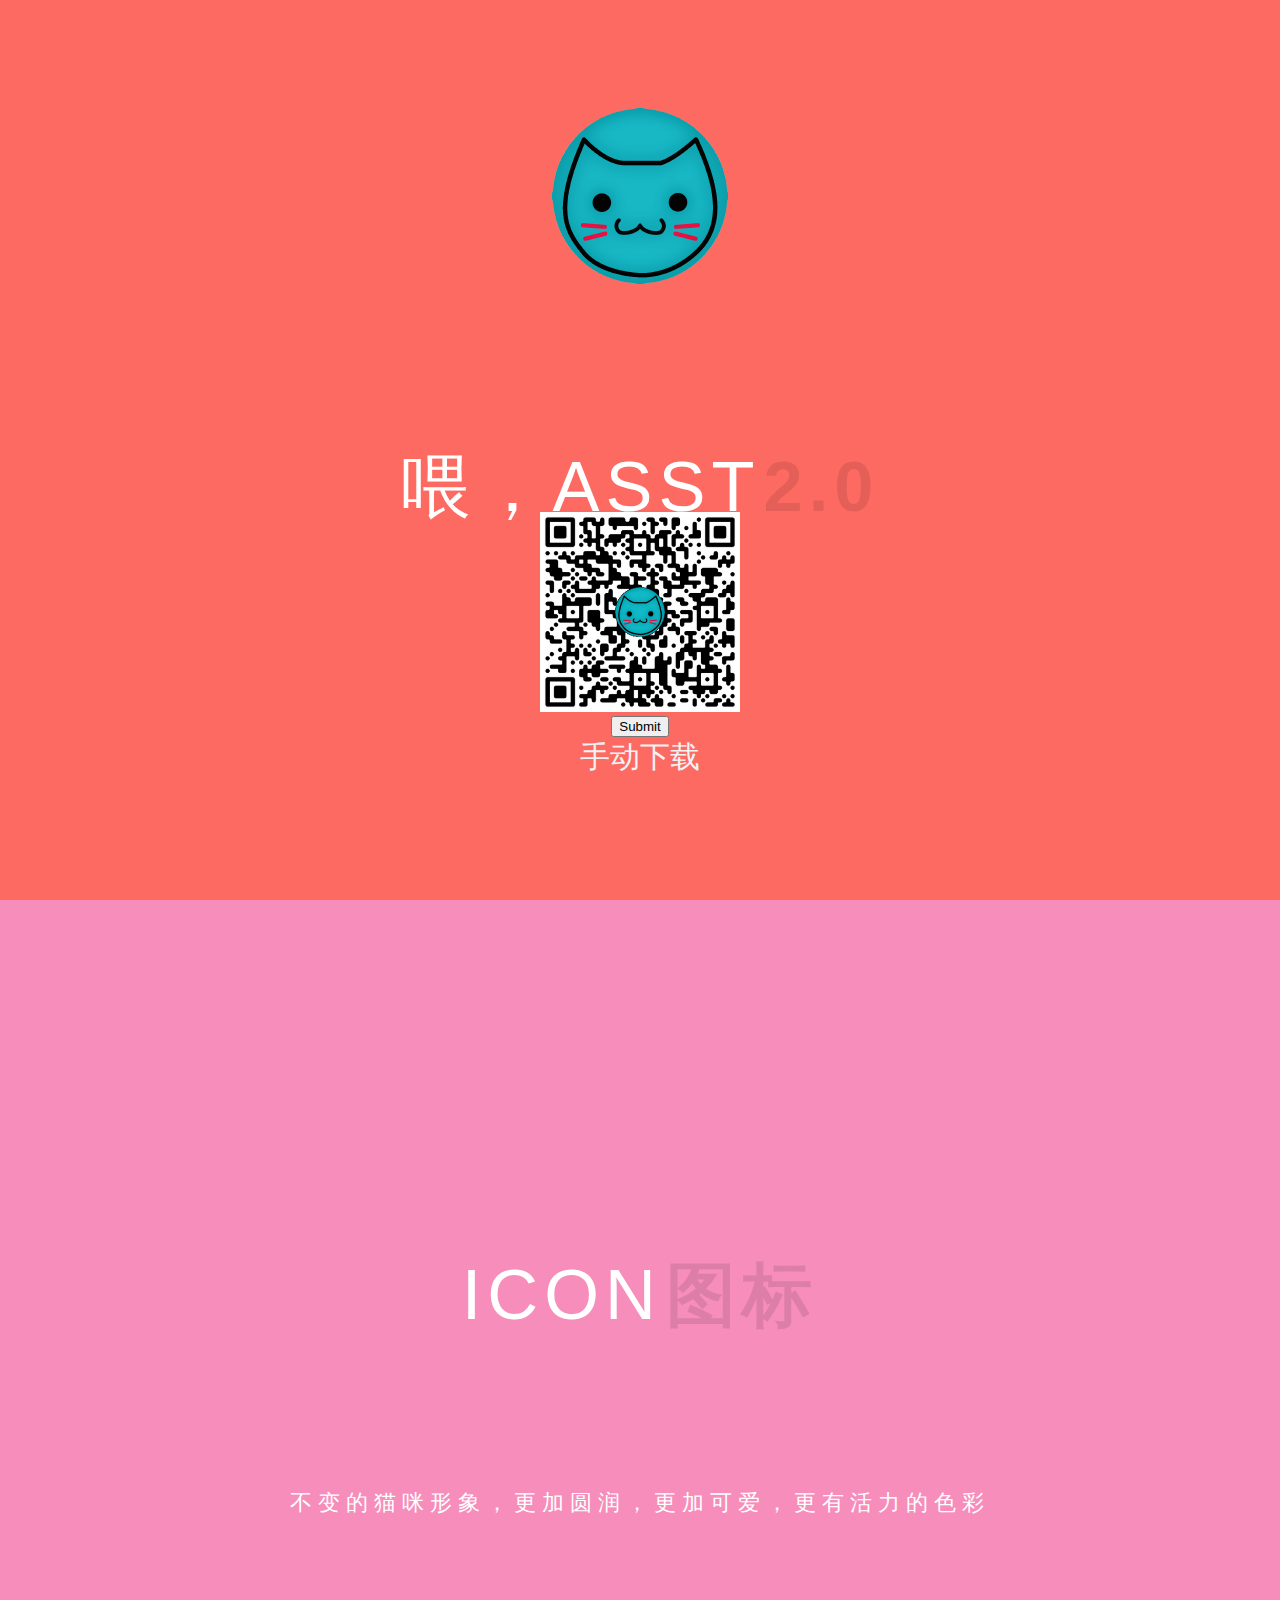
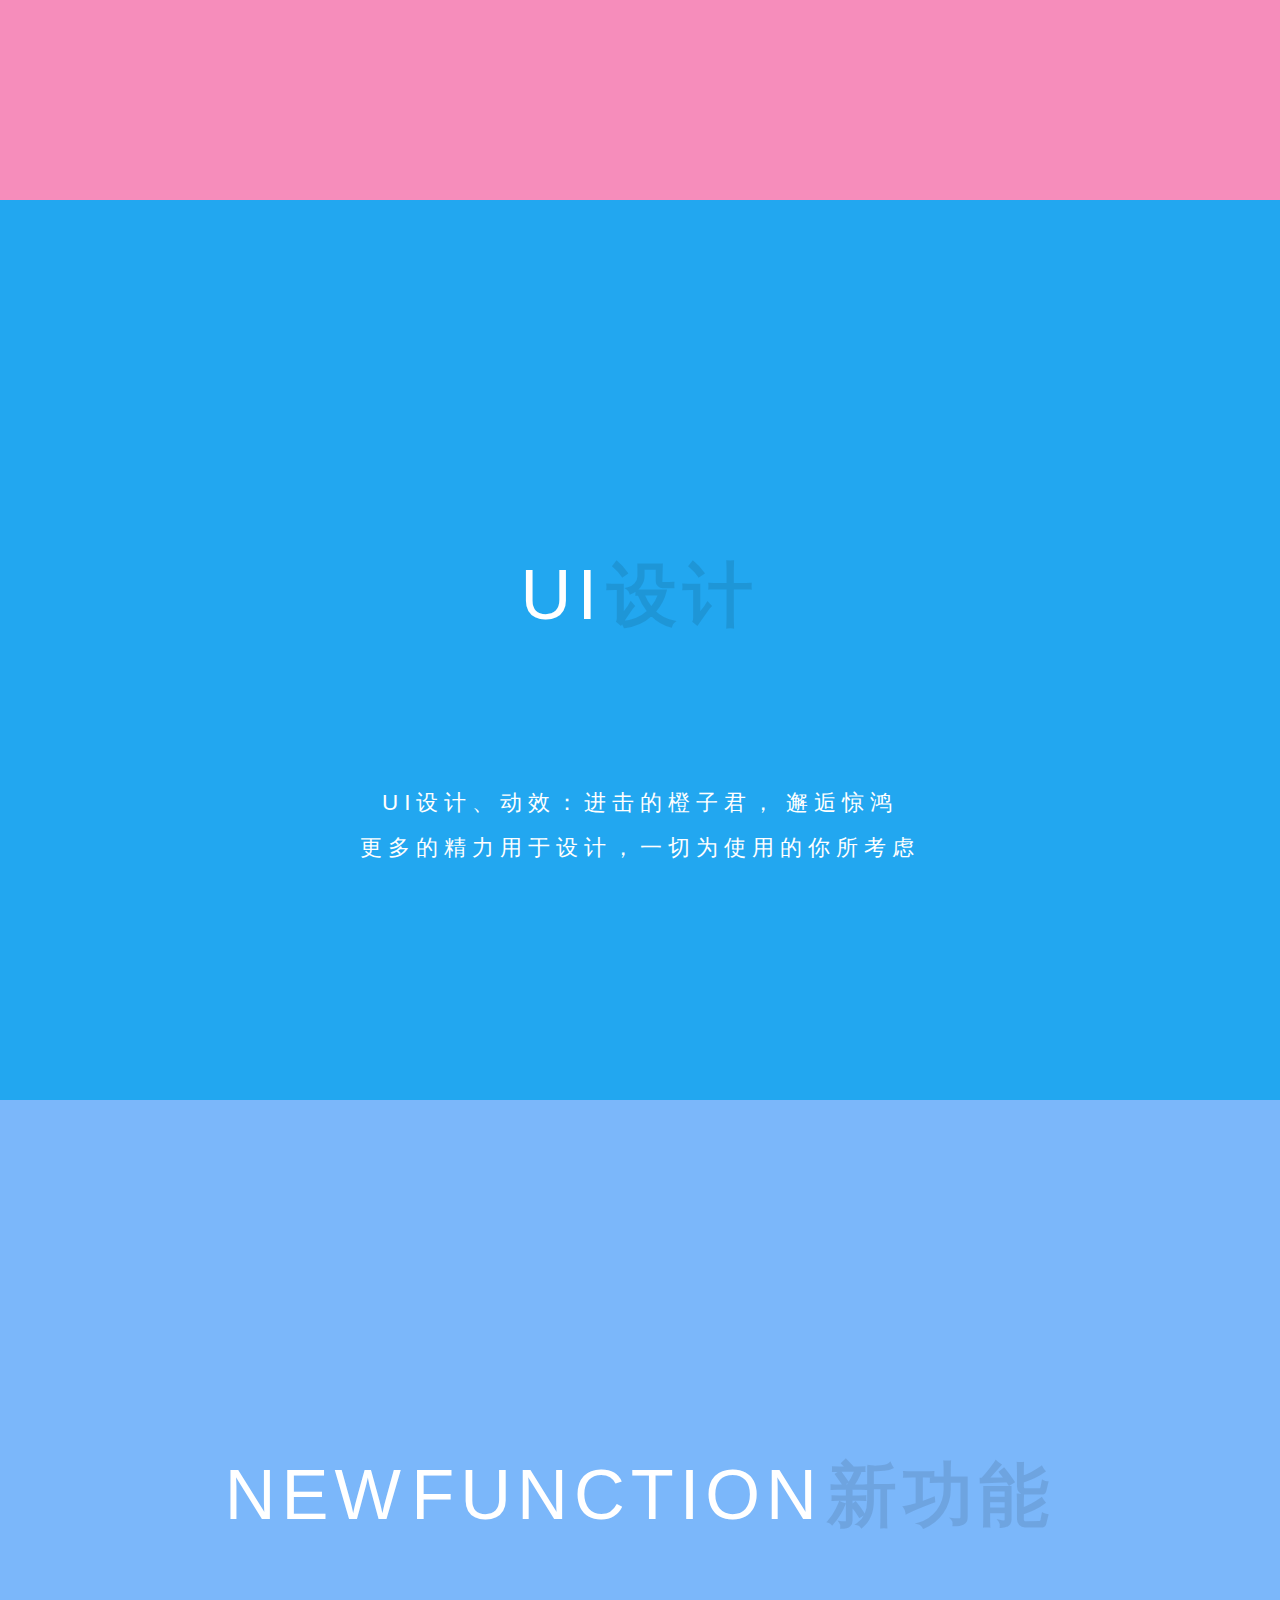
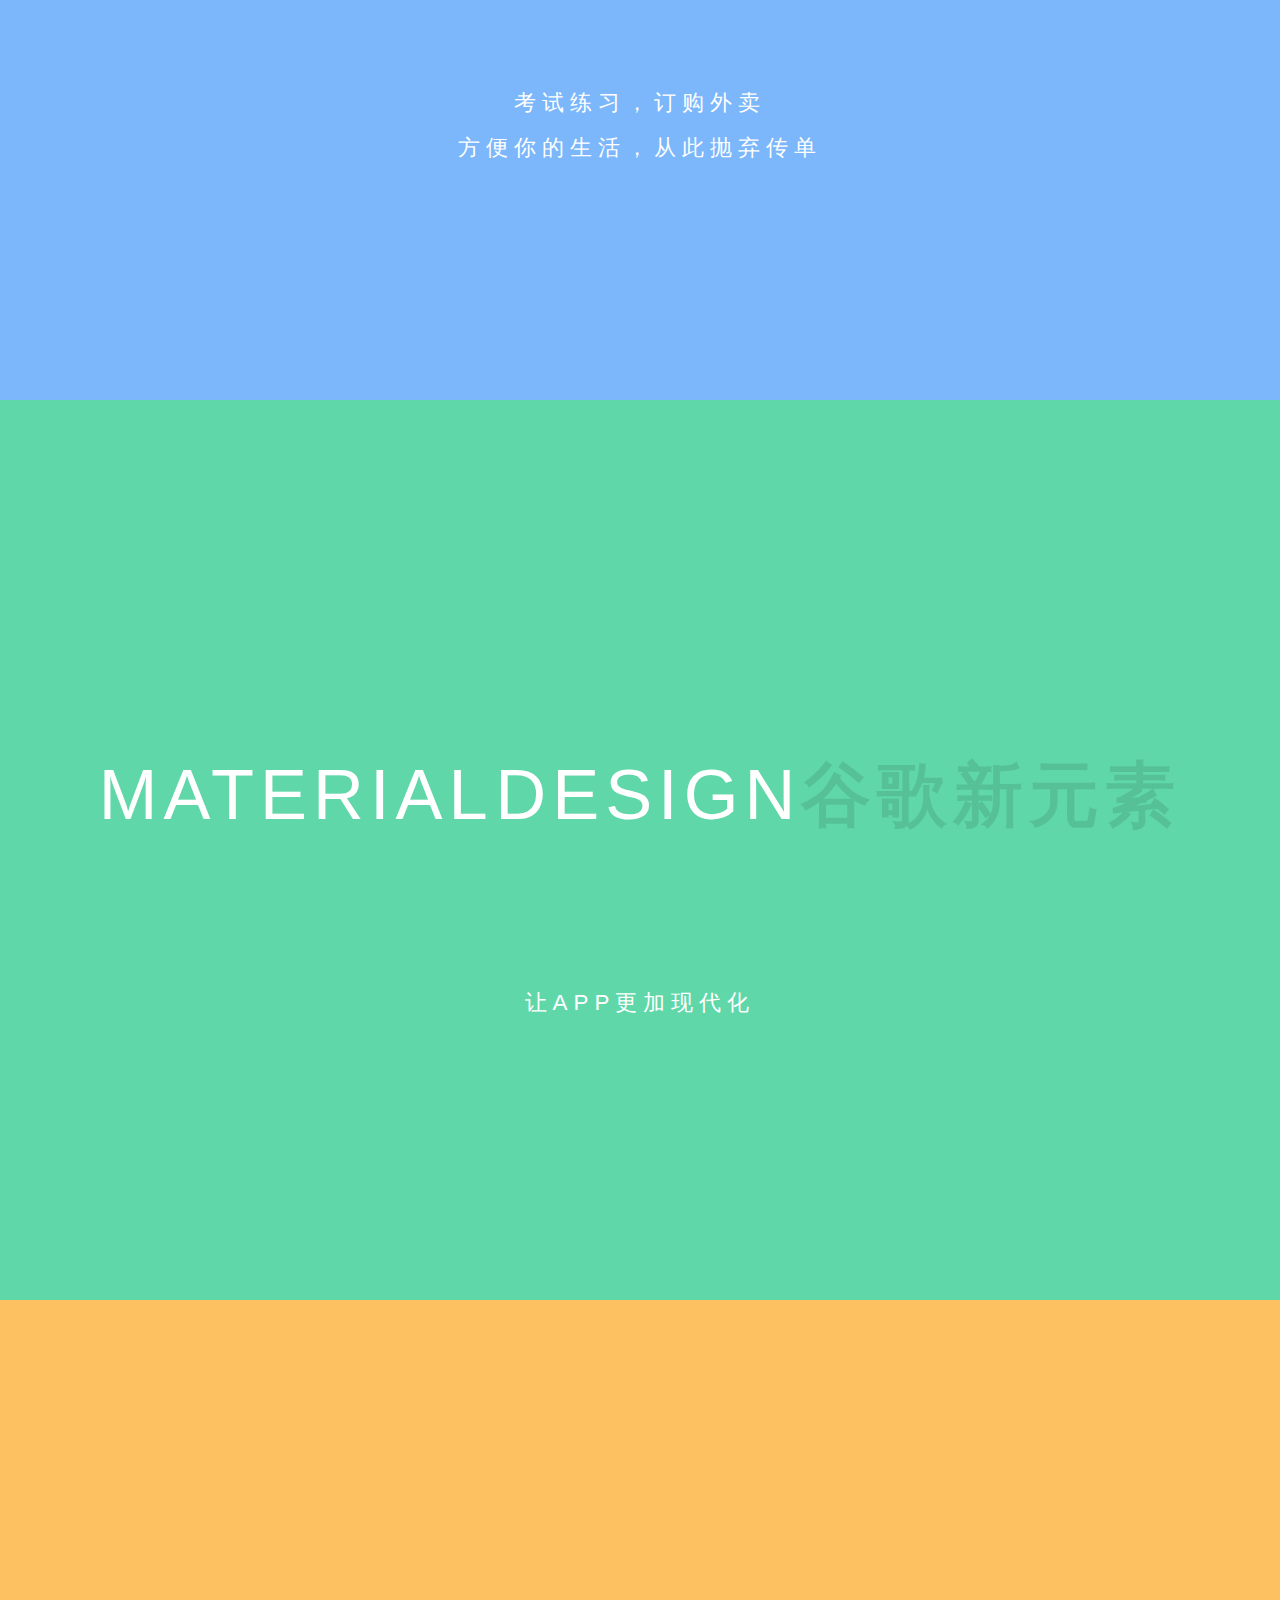
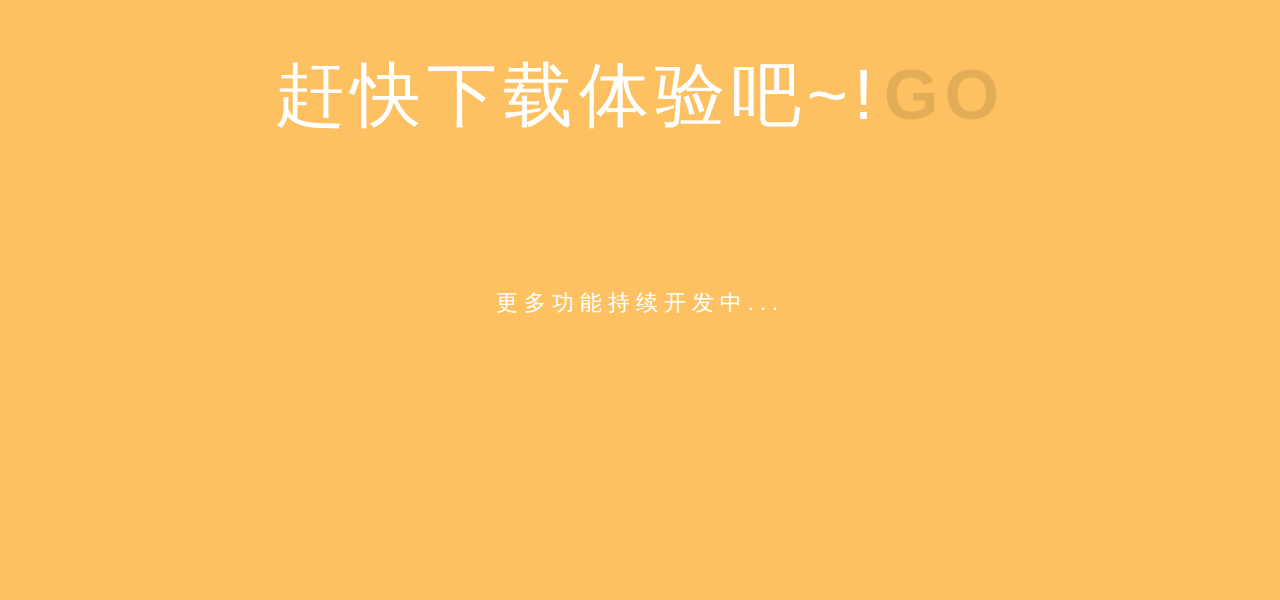
==== commit 63fe1dbd: "Add files via upload" ====
--- a/index.html
+++ b/index.html
@@ -1,196 +1,111 @@
-﻿<!DOCTYPE html>
-<html lang="zh">
+<!DOCTYPE html>
+<html lang="en">
 <head>
-	<meta charset="UTF-8">
-	<meta http-equiv="X-UA-Compatible" content="IE=edge,chrome=1"> 
-	<meta name="viewport" content="width=device-width, initial-scale=1.0">
-	<title>类似PPT演示稿效果的JavaScript幻灯片插件_爱思资源网</title>
-	<link rel="stylesheet" type="text/css" href="css/normalize.css" />
-	<link rel="stylesheet" type="text/css" href="css/main.css" />
-      <link rel="stylesheet" type="text/css" href="css/animations.css" />
-      <link rel="stylesheet" type="text/css" href="css/style.css" />
-      <link rel="stylesheet" type="text/css" href="css/htmleaf-demo.css">
-	<!--[if IE]>
-		<script src="http://libs.useso.com/js/html5shiv/3.7/html5shiv.min.js"></script>
-	<![endif]-->
+    <meta charset="UTF-8">
+    <title>WEI,ASST</title>
+    <style>
+        body,html {
+            padding: 0;
+            margin: 0;
+            width: 100%;
+            height: 100%;
+        }
+
+        a {
+            text-decoration: none;
+            font-size: 30px;
+        }
+
+        a:link{color: #f2f2f2;}
+        a:visited{color:#F2F2F2;}
+        a:hover{color:#F2F2F2;}
+        a:active{color:#F2F2F2;}
+
+        h2 {
+            font-family: "Microsoft YaHei","宋体","Segoe UI", "Lucida Grande", Helvetica, Arial,sans-serif, FreeSans, Arimo;
+            display: block;
+            font-size: 1.5em;
+            -webkit-margin-before: 0.83em;
+            -webkit-margin-after: 0.83em;
+            -webkit-margin-start: 0px;
+            -webkit-margin-end: 0px;
+            font-weight: bold;
+            position: relative;
+            font-weight: 300;
+            font-size: 1.4em;
+            line-height: 1;
+            color: #fff;
+            letter-spacing: 6px;
+            margin: 0;
+            top: 58%;
+            width: 100%;
+            text-align: center;
+            text-transform: uppercase;
+            word-spacing: -0.3em;
+        }
+
+        h1 strong {
+            color: rgba(0,0,0,0.1);
+        }
+        b, strong {
+            font-weight: bold;
+        }
+        h1 {
+            font-weight: 500;
+            font-size: 1.05em;
+            font-family: "Microsoft YaHei","宋体","Segoe UI", "Lucida Grande", Helvetica, Arial,sans-serif, FreeSans, Arimo;
+            color: #fff;
+            position: relative;
+            font-weight: 300;
+            font-size: 4.4em;
+            line-height: 1;
+            letter-spacing: 6px;
+            margin: 0;
+            top: 40%;
+            width: 100%;
+            text-align: center;
+            text-transform: uppercase;
+            word-spacing: -0.3em;
+        }
+    </style>
 </head>
 <body>
-	<article>
-      <section>
-      <h1><span>使用键盘的左右方向键来控制幻灯片</span>Slide <strong>1</strong></h1>
-      <header class="htmleaf-header">
-		<h1 class="title">类似PPT演示稿效果的JavaScript幻灯片插件 <span>A CSS slide transitions for Bespoke.js</span></h1>
-	</header>
-      </section>
-      
-      <section>
-        <h1><span>使用键盘的左右方向键来控制幻灯片</span>Slide <strong>2</strong></h1>
-        <h2>Use defaults</h2>
-        <pre>bespoke.horizontal.from('article', {
-  <strong>fx: true</strong>
-});</pre>
-      </section>
-      
-      <section>
-        <h1><span>bespoke-fx</span>Slide <strong>3</strong></h1>
-        <h2>Custom global options</h2>
-        <pre>bespoke.horizontal.from('article', {
-  fx: <strong>{
-      direction: "horizontal",
-      transition: "move",
-      reverse: false
-    }</strong>
-});</pre>
-      </section>
-      
-      <section>
-        <h1><span>bespoke-fx</span>Slide <strong>4</strong></h1>
-        <h2>Set per slide options</h2>
-        <pre>&lt;section&gt;Slide 4&lt;/section&gt;</pre>
-      </section>
-      
-      <section data-bespoke-fx-direction="vertical">
-<img src="ic_launcher.png" style="display:block;margin:100px auto">
-        <h1>喂，ASST <strong>2.0</strong></h1>
-     
-      </section>
-      
-      <section data-bespoke-fx-reverse="true">
+    <div style="width: 100%;height: 100%;background-color: #fd6a62;">
+        <img src="ic_launcher.png" style="display:block;padding-top:100px;margin: auto">
+        <h1 style="margin-top: -200px">喂，ASST <strong>2.0</strong></h1>
+        <div style="margin: auto;align-content: center;width: 100%" align="center">
+            <img src="二维码201703281458.png" width="200px" height="200px" style="padding-top:350px;display:inline-block;">
+
+            <form action="http://ys-d.ys168.com/577242022/i6I297L3IHP4GS7uNfG/%E5%96%82%EF%BC%8CASST%20(%E6%AD%A6%E5%B7%A5%E8%81%8C%E5%8A%A9%E6%89%8B)V2.0.apk">
+                <input type="submit">
+            </form>
+            <a href="http://ys-d.ys168.com/577242022/i6I297L3IHP4GS7uNfG/%E5%96%82%EF%BC%8CASST%20(%E6%AD%A6%E5%B7%A5%E8%81%8C%E5%8A%A9%E6%89%8B)V2.0.apk">手动下载</a>
+        </div>
+    </div>
+
+    <div style="width: 100%;height: 100%;background-color: #f68dbb;">
         <h1>ICON <strong>图标</strong></h1>
         <h2>不变的猫咪形象，更加圆润，更加可爱，更有活力的色彩</h2>
-        
-      </section>
-      
-      <section data-bespoke-fx-transition="move">
+    </div>
+
+    <div style="width: 100%;height: 100%;background-color: #22a7f0;">
         <h1>UI <strong>设计</strong></h1>
         <h2>UI设计、动效：进击的橙子君，  邂逅惊鸿  <br><br>    更多的精力用于设计，一切为使用的你所考虑         </h2>
-      
-      </section>
-      
-      <section data-bespoke-fx-transition="move-fade">
-        <h1>NEW FUNCIOTN <strong>新功能</strong></h1>
+    </div>
+
+    <div style="width: 100%;height: 100%;background-color: #7bb7fa;">
+        <h1>NEW FUNCTION <strong>新功能</strong></h1>
         <h2>考试练习，订购外卖 <br><br>方便你的生活，从此抛弃传单</h2>
-      </section>
-      
-      <section data-bespoke-fx-transition="move-both-fade">
+    </div>
+
+    <div style="width: 100%;height: 100%;background-color: #60d7a9;">
         <h1>MATERIAL DESIGN<strong>谷歌新元素</strong></h1>
         <h2>让APP更加现代化</h2>
-      </section>
-      
-      <section data-bespoke-fx-transition="move-different-easing">
+    </div>
+
+    <div style="width: 100%;height: 100%;background-color: #fdc162;">
         <h1>赶快下载体验吧~! <strong>GO</strong></h1>
         <h2>更多功能持续开发中...</h2>
-      </section>
-      
-      <section data-bespoke-fx-transition="scale-down-out-move-in">
-        <video style="display:block;margin:auto;" controls="controls" src="Screenrecorder-2017-03-27-11-07-59-312.mp4" height="100%">
-      </section>
-      
-      <section data-bespoke-fx-transition="move-out-scale-up">
-        <h1><span>bespoke-fx</span>Slide <strong>12</strong></h1>
-        <h2>Different transitions: move-out-scale-up</h2>
-        <pre>&lt;section <strong>data-bespoke-fx-transition="move-out-scale-up"</strong>&gt;Slide 12&lt;/section&gt;</pre>
-      </section>
-      
-      <section data-bespoke-fx-transition="scale-up-up">
-        <h1><span>bespoke-fx</span>Slide <strong>13</strong></h1>
-        <h2>Different transitions: scale-up-up</h2>
-        <pre>&lt;section <strong>data-bespoke-fx-transition="scale-up-up"</strong>&gt;Slide 13&lt;/section&gt;</pre>
-      </section>
-      
-      <section data-bespoke-fx-transition="scale-down-up">
-        <h1><span>bespoke-fx</span>Slide <strong>14</strong></h1>
-        <h2>Different transitions: scale-down-up</h2>
-        <pre>&lt;section <strong>data-bespoke-fx-transition="scale-down-up"</strong>&gt;Slide 14&lt;/section&gt;</pre>
-      </section>
-      
-      <section data-bespoke-fx-transition="glue">
-        <h1><span>bespoke-fx</span>Slide <strong>15</strong></h1>
-        <h2>Different transitions: glue</h2>
-        <pre>&lt;section <strong>data-bespoke-fx-transition="glue"</strong>&gt;Slide 15&lt;/section&gt;</pre>
-      </section>
-      
-      <section data-bespoke-fx-transition="flip">
-        <h1><span>bespoke-fx</span>Slide <strong>16</strong></h1>
-        <h2>Different transitions: flip</h2>
-        <pre>&lt;section <strong>data-bespoke-fx-transition="flip"</strong>&gt;Slide 16&lt;/section&gt;</pre>
-      </section>
-      
-      <section data-bespoke-fx-transition="fall">
-        <h1><span>bespoke-fx</span>Slide <strong>17</strong></h1>
-        <h2>Different transitions: fall</h2>
-        <pre>&lt;section <strong>data-bespoke-fx-transition="fall"</strong>&gt;Slide 17&lt;/section&gt;</pre>
-      </section>
-      
-      <section data-bespoke-fx-transition="newspaper">
-        <h1><span>bespoke-fx</span>Slide <strong>18</strong></h1>
-        <h2>Different transitions: newspaper</h2>
-        <pre>&lt;section <strong>data-bespoke-fx-transition="newspaper"</strong>&gt;Slide 18&lt;/section&gt;</pre>
-      </section>
-      
-      <section data-bespoke-fx-transition="push">
-        <h1><span>bespoke-fx</span>Slide <strong>19</strong></h1>
-        <h2>Different transitions: push</h2>
-        <pre>&lt;section <strong>data-bespoke-fx-transition="push"</strong>&gt;Slide 19&lt;/section&gt;</pre>
-      </section>
-      
-      <section data-bespoke-fx-transition="pull">
-        <h1><span>bespoke-fx</span>Slide <strong>20</strong></h1>
-        <h2>Different transitions: pull</h2>
-        <pre>&lt;section <strong>data-bespoke-fx-transition="pull"</strong>&gt;Slide 20&lt;/section&gt;</pre>
-      </section>
-      
-      <section data-bespoke-fx-transition="fold">
-        <h1><span>bespoke-fx</span>Slide <strong>21</strong></h1>
-        <h2>Different transitions: fold</h2>
-        <pre>&lt;section <strong>data-bespoke-fx-transition="fold"</strong>&gt;Slide 21&lt;/section&gt;</pre>
-      </section>
-      
-      <section data-bespoke-fx-transition="unfold">
-        <h1><span>bespoke-fx</span>Slide <strong>22</strong></h1>
-        <h2>Different transitions: unfold</h2>
-        <pre>&lt;section <strong>data-bespoke-fx-transition="unfold"</strong>&gt;Slide 22&lt;/section&gt;</pre>
-      </section>
-      
-      <section data-bespoke-fx-transition="room">
-        <h1><span>bespoke-fx</span>Slide <strong>23</strong></h1>
-        <h2>Different transitions: room</h2>
-        <pre>&lt;section <strong>data-bespoke-fx-transition="room"</strong>&gt;Slide 23&lt;/section&gt;</pre>
-      </section>
-      
-      <section data-bespoke-fx-transition="cube">
-        <h1><span>bespoke-fx</span>Slide <strong>24</strong></h1>
-        <h2>Different transitions: cube</h2>
-        <pre>&lt;section <strong>data-bespoke-fx-transition="cube"</strong>&gt;Slide 24&lt;/section&gt;</pre>
-      </section>
-      
-      <section data-bespoke-fx-transition="carousel">
-        <h1><span>bespoke-fx</span>Slide <strong>25</strong></h1>
-        <h2>Different transitions: carousel</h2>
-        <pre>&lt;section <strong>data-bespoke-fx-transition="carousel"</strong>&gt;Slide 25&lt;/section&gt;</pre>
-      </section>
-      
-      <section data-bespoke-fx-transition="sides">
-        <h1><span>bespoke-fx</span>Slide <strong>26</strong></h1>
-        <h2>Different transitions: sides</h2>
-        <pre>&lt;section <strong>data-bespoke-fx-transition="sides"</strong>&gt;Slide 26&lt;/section&gt;</pre>
-      </section>
-      
-      <section data-bespoke-fx-transition="slide">
-        <h1><span>bespoke-fx</span>Slide <strong>27</strong></h1>
-        <h2>Different transitions: slide</h2>
-        <pre>&lt;section <strong>data-bespoke-fx-transition="slide"</strong>&gt;Slide 27&lt;/section&gt;</pre>
-      </section>
-      
-      <section data-bespoke-fx-transition="cube" data-bespoke-fx-direction="vertical">
-        <h1><span>bespoke-fx</span>Slide <strong>28</strong></h1>
-        <h2>End</h2>
-      </section>
-    </article>
-	
-	<script src="js/modernizr.custom.js" type="text/javascript" charset="utf-8"></script>
-    <script src="js/bespoke.js"></script>
-    <script src="js/bespoke-fx.js"></script>
-    <script src="js/demo.js"></script>
+    </div>
 </body>
 </html>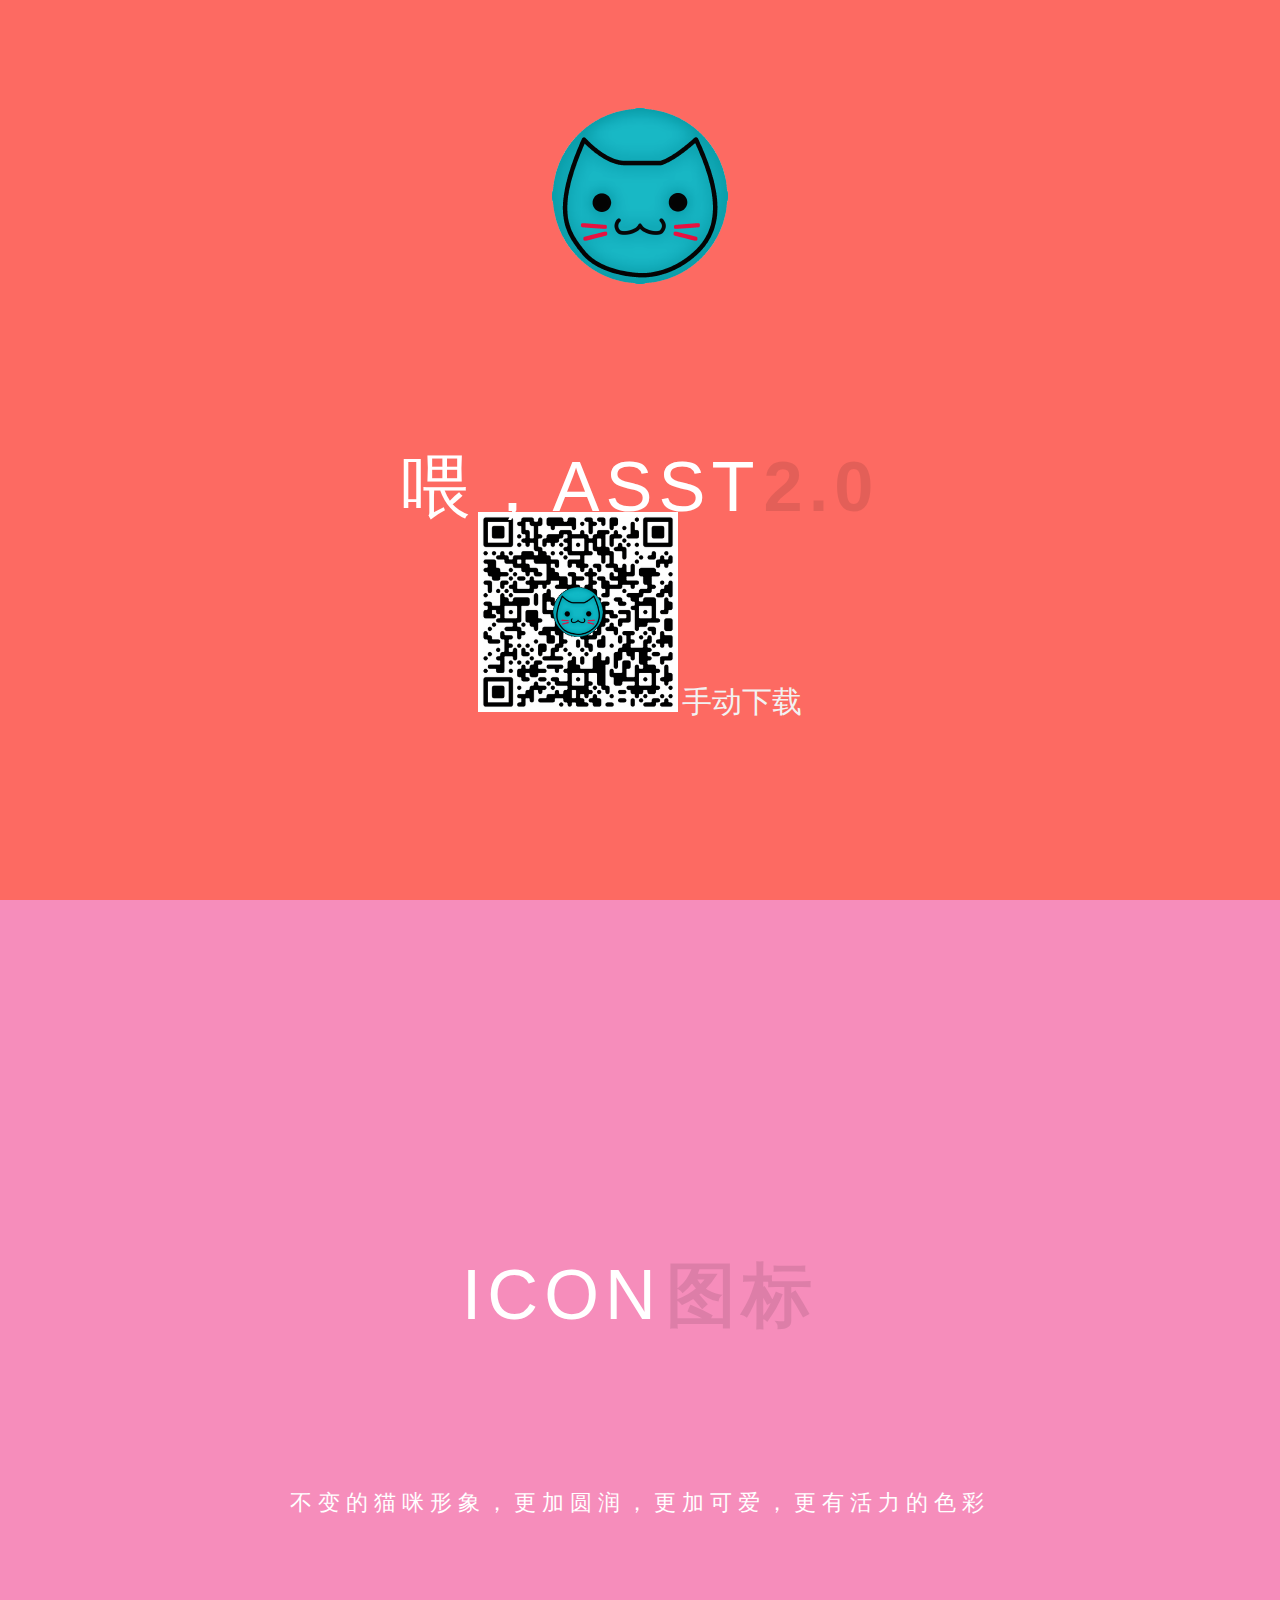
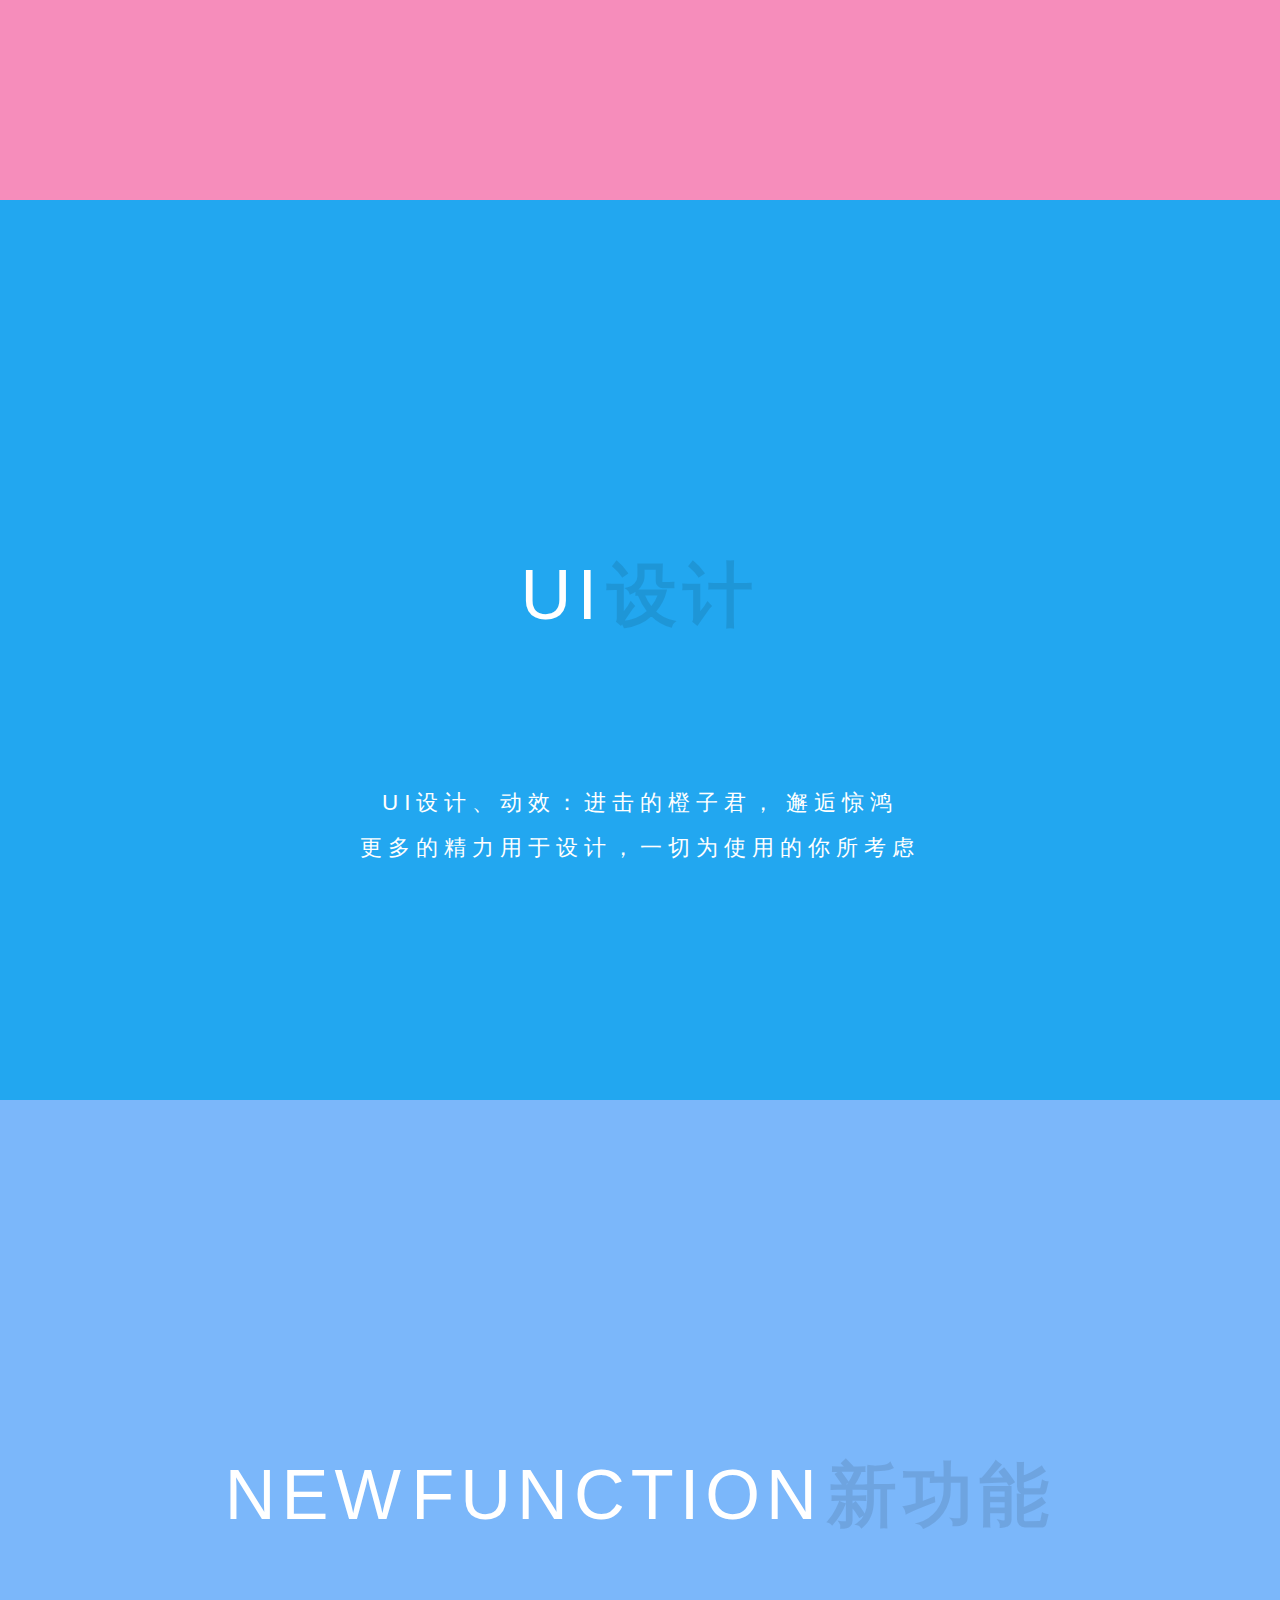
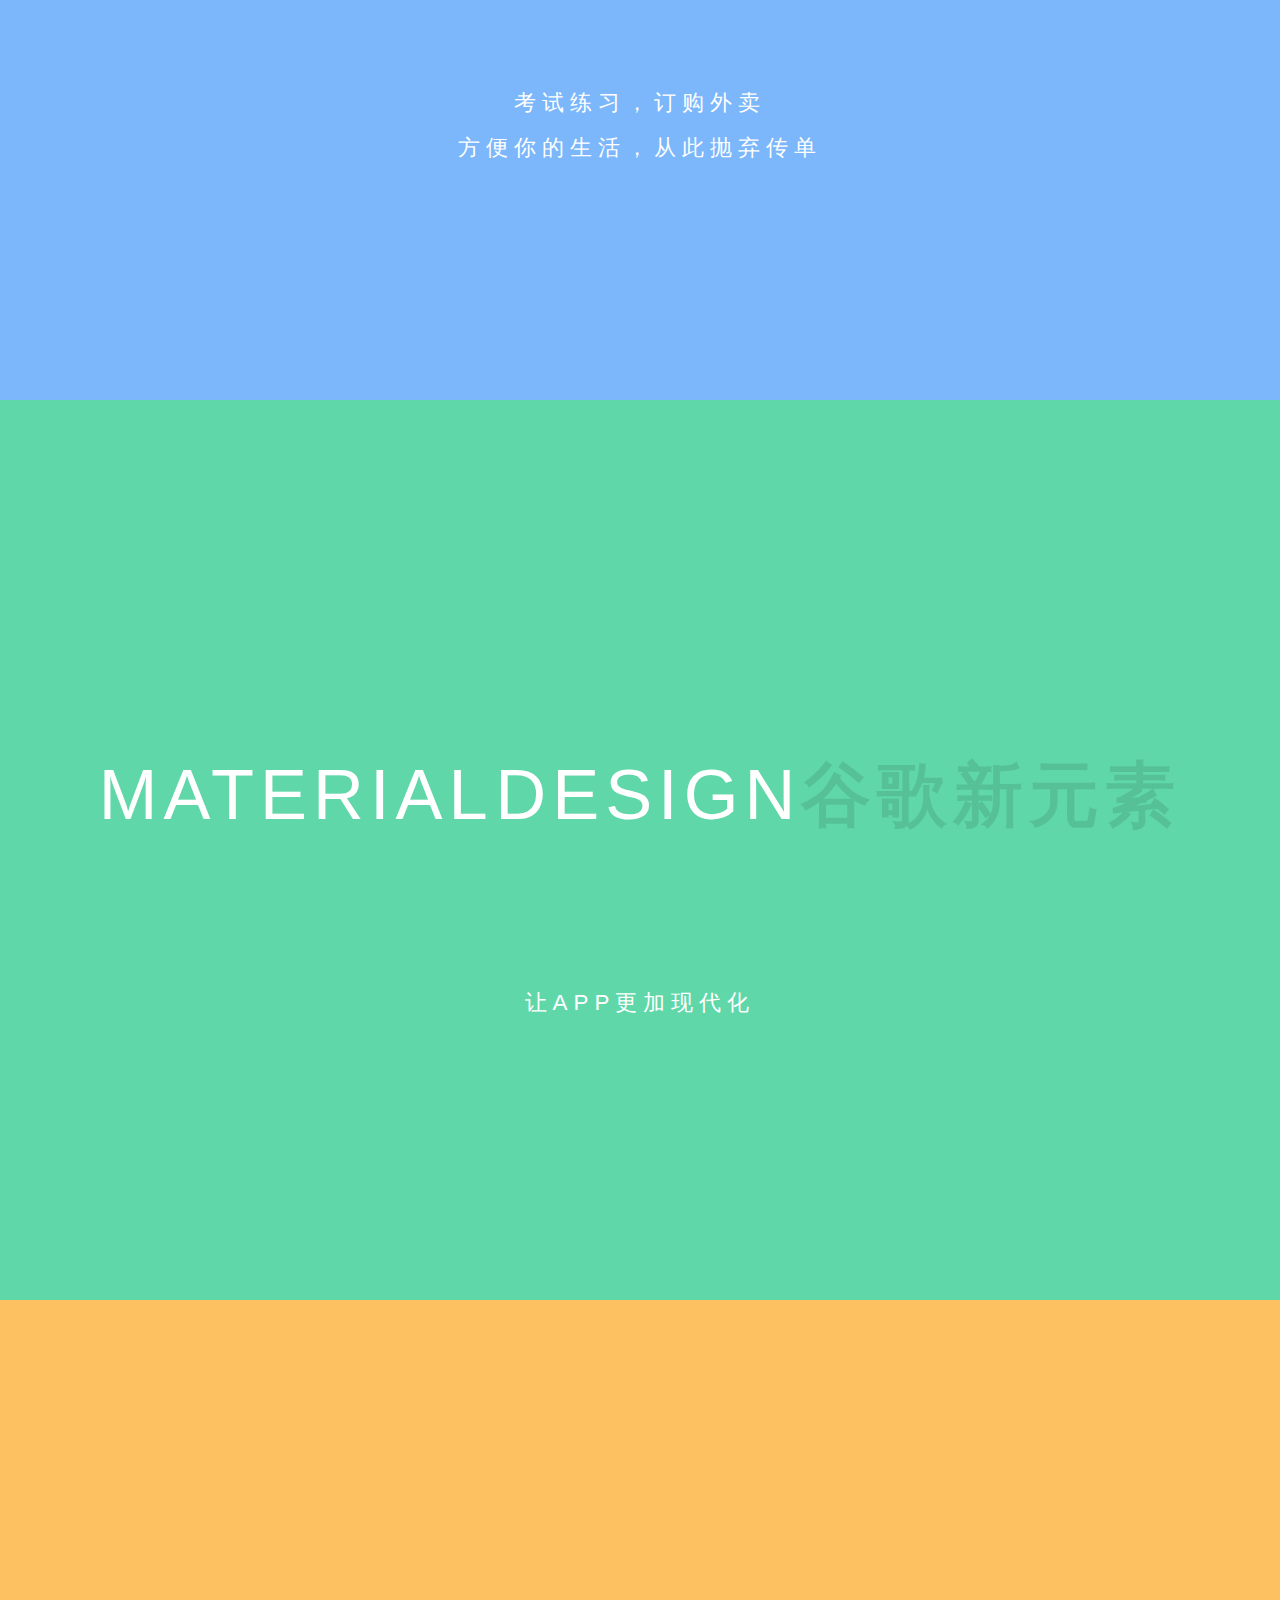
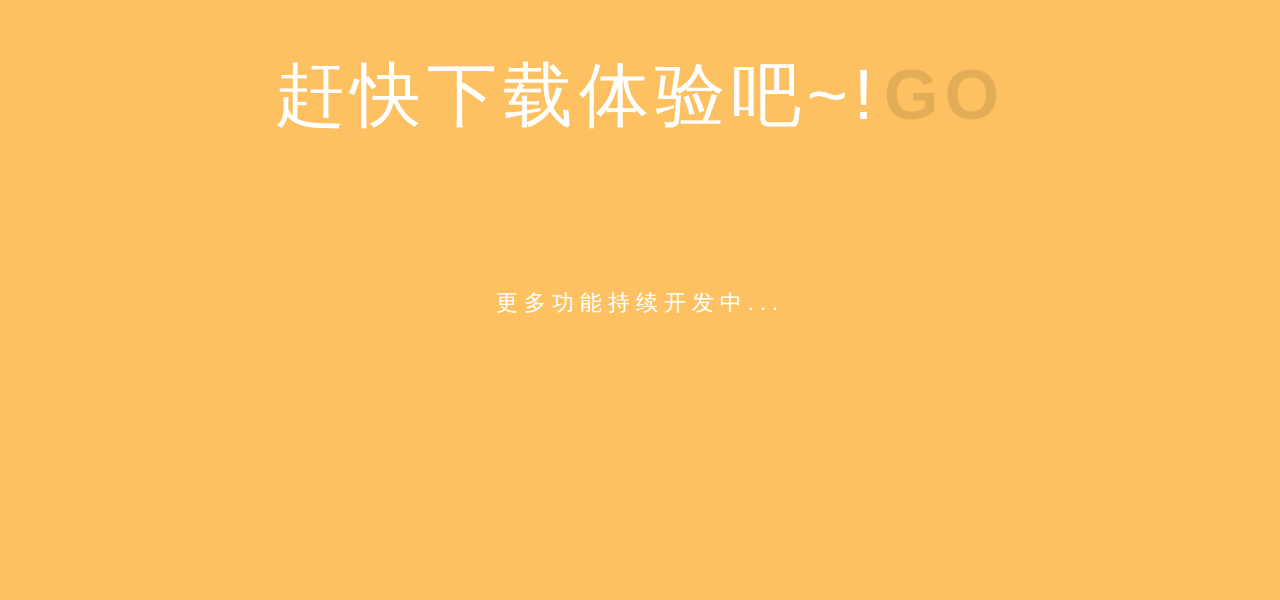
==== commit a5cee50f: "Add files via upload" ====
--- a/index.html
+++ b/index.html
@@ -75,10 +75,7 @@
         <h1 style="margin-top: -200px">喂，ASST <strong>2.0</strong></h1>
         <div style="margin: auto;align-content: center;width: 100%" align="center">
             <img src="二维码201703281458.png" width="200px" height="200px" style="padding-top:350px;display:inline-block;">
-
-            <form action="http://ys-d.ys168.com/577242022/i6I297L3IHP4GS7uNfG/%E5%96%82%EF%BC%8CASST%20(%E6%AD%A6%E5%B7%A5%E8%81%8C%E5%8A%A9%E6%89%8B)V2.0.apk">
-                <input type="submit">
-            </form>
+            
             <a href="http://ys-d.ys168.com/577242022/i6I297L3IHP4GS7uNfG/%E5%96%82%EF%BC%8CASST%20(%E6%AD%A6%E5%B7%A5%E8%81%8C%E5%8A%A9%E6%89%8B)V2.0.apk">手动下载</a>
         </div>
     </div>
